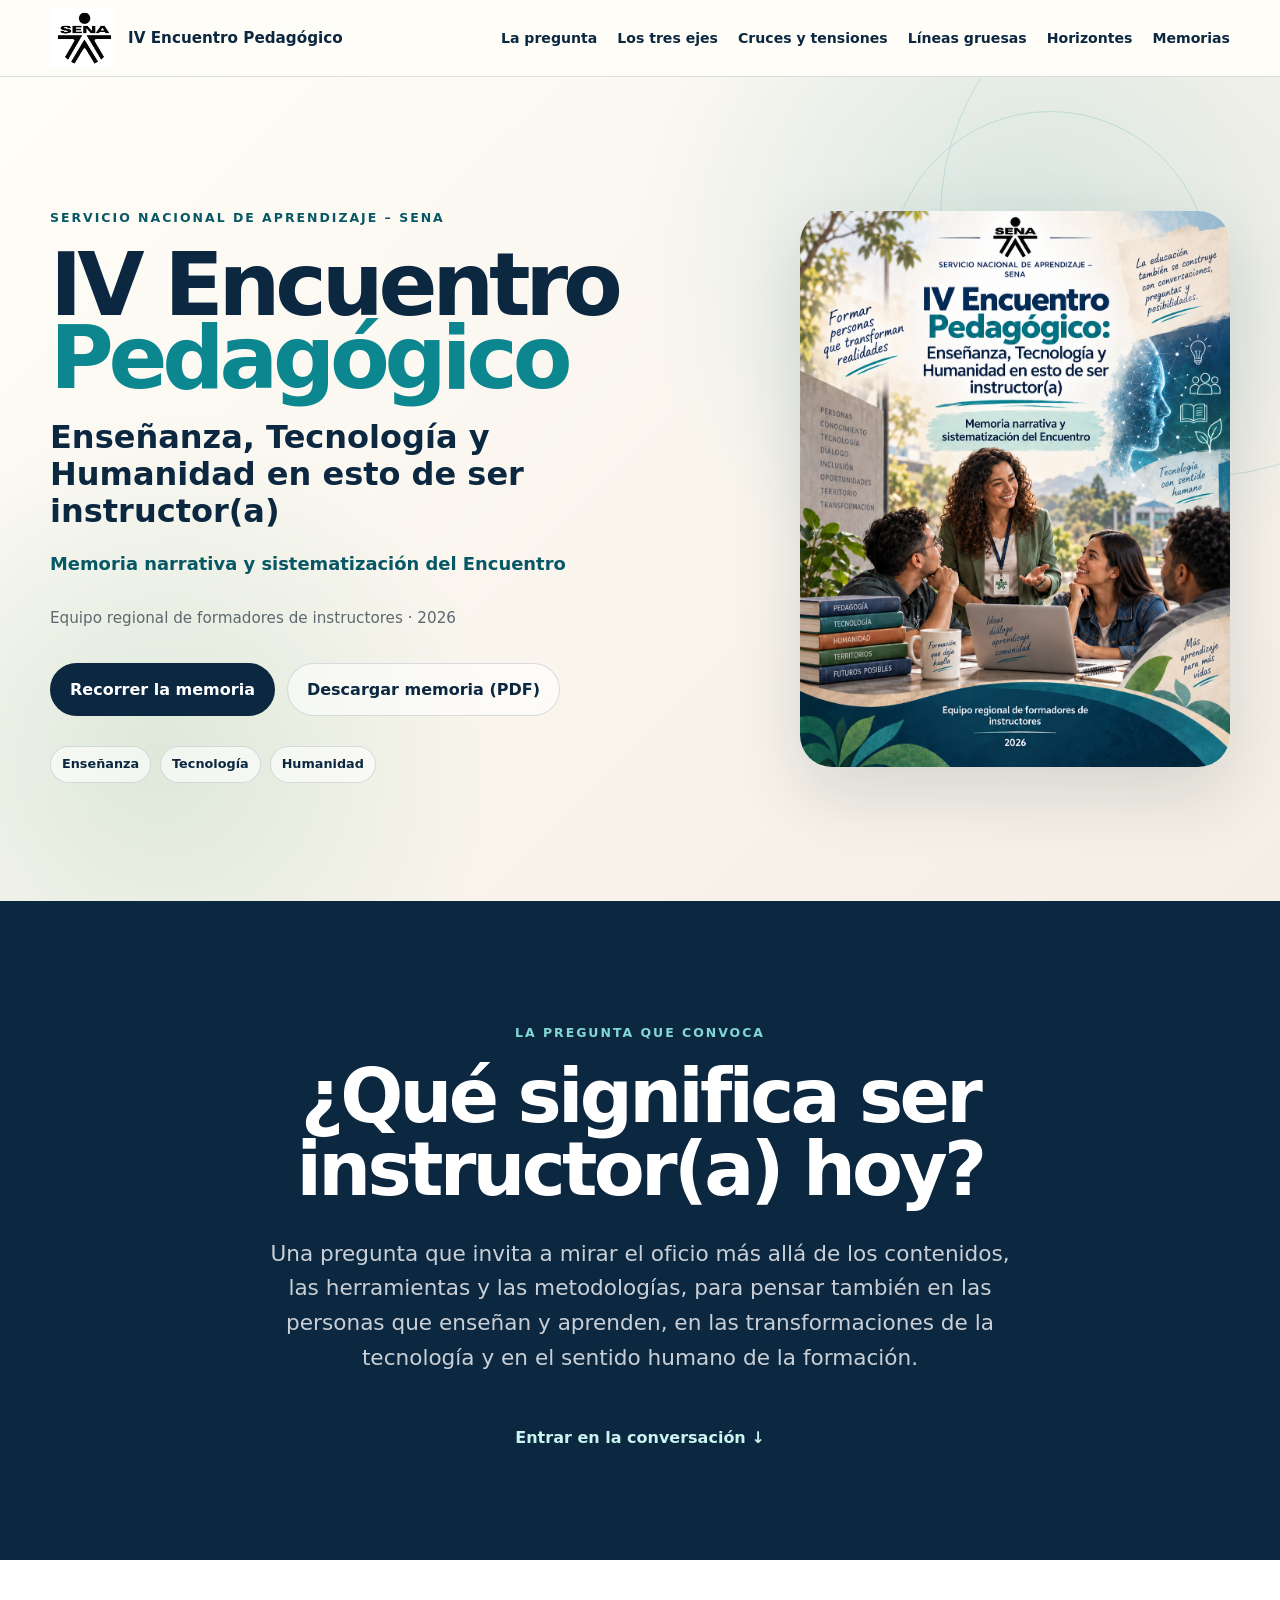
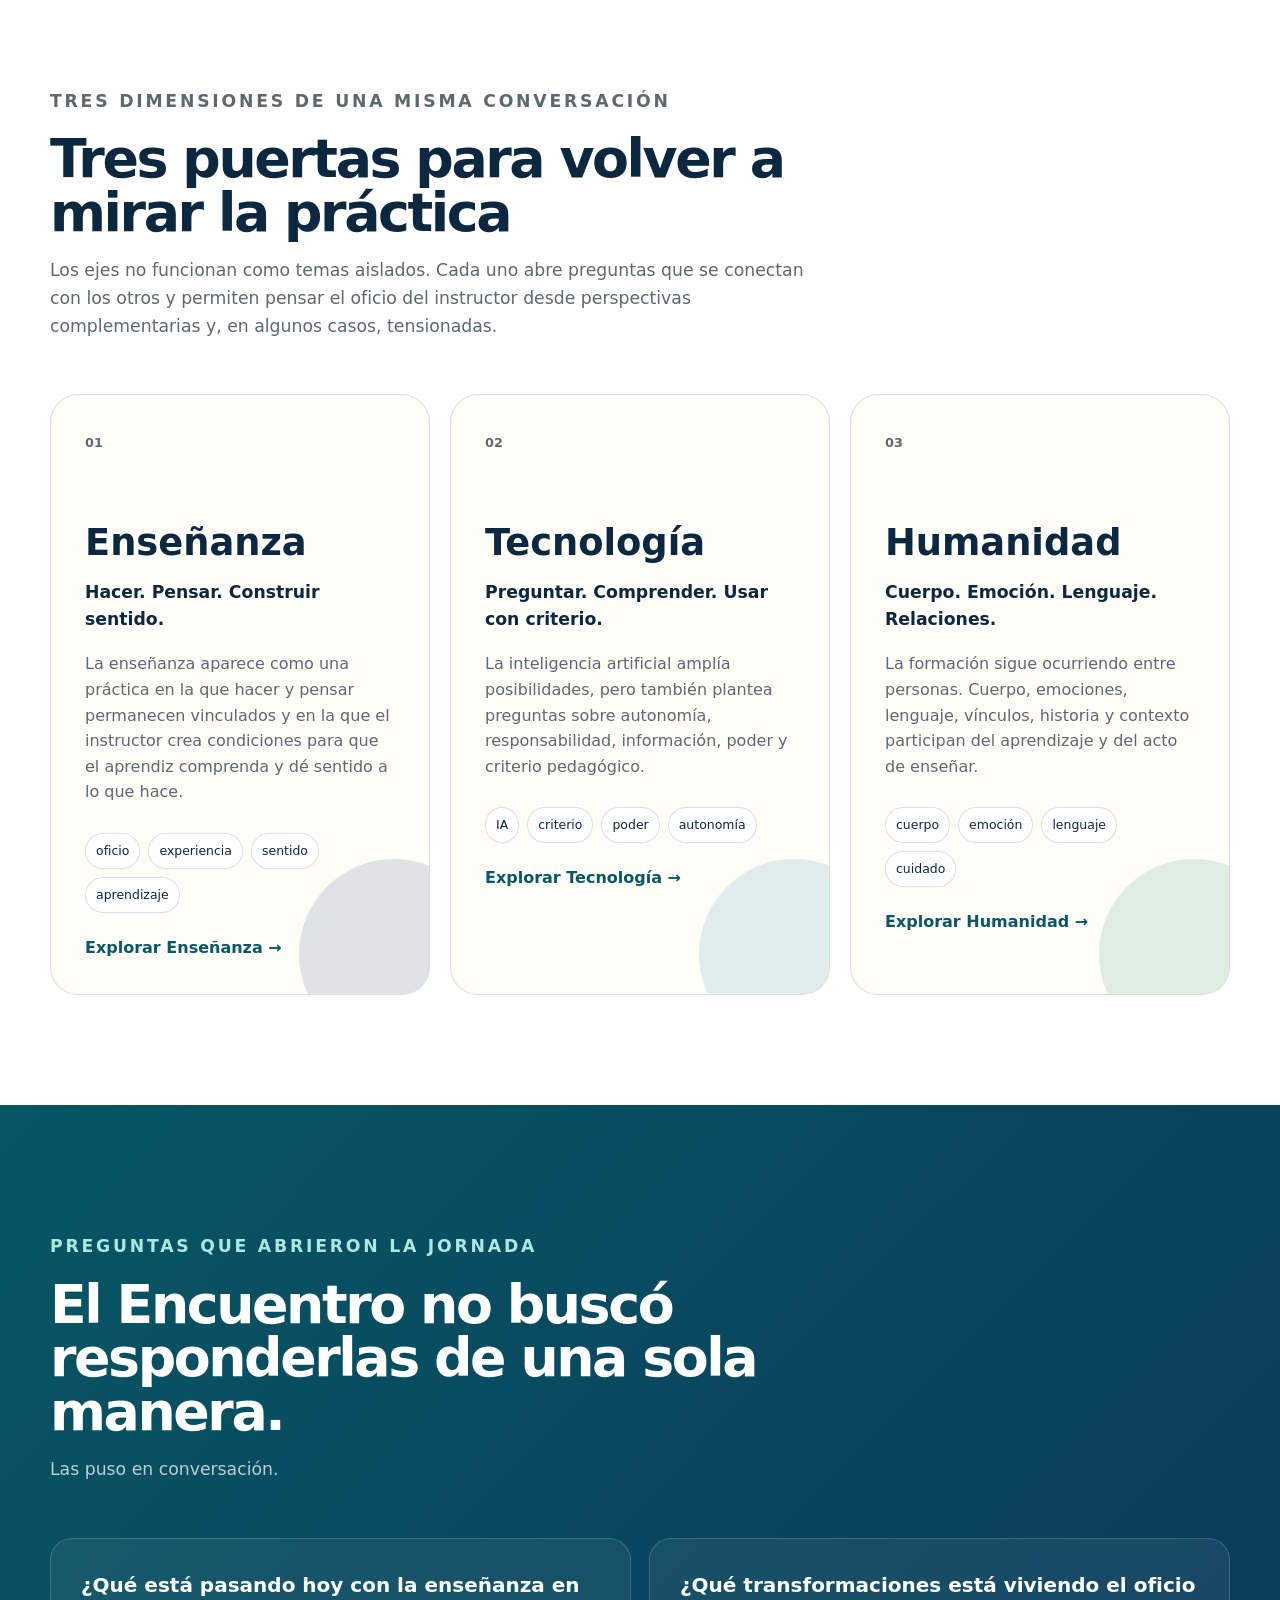
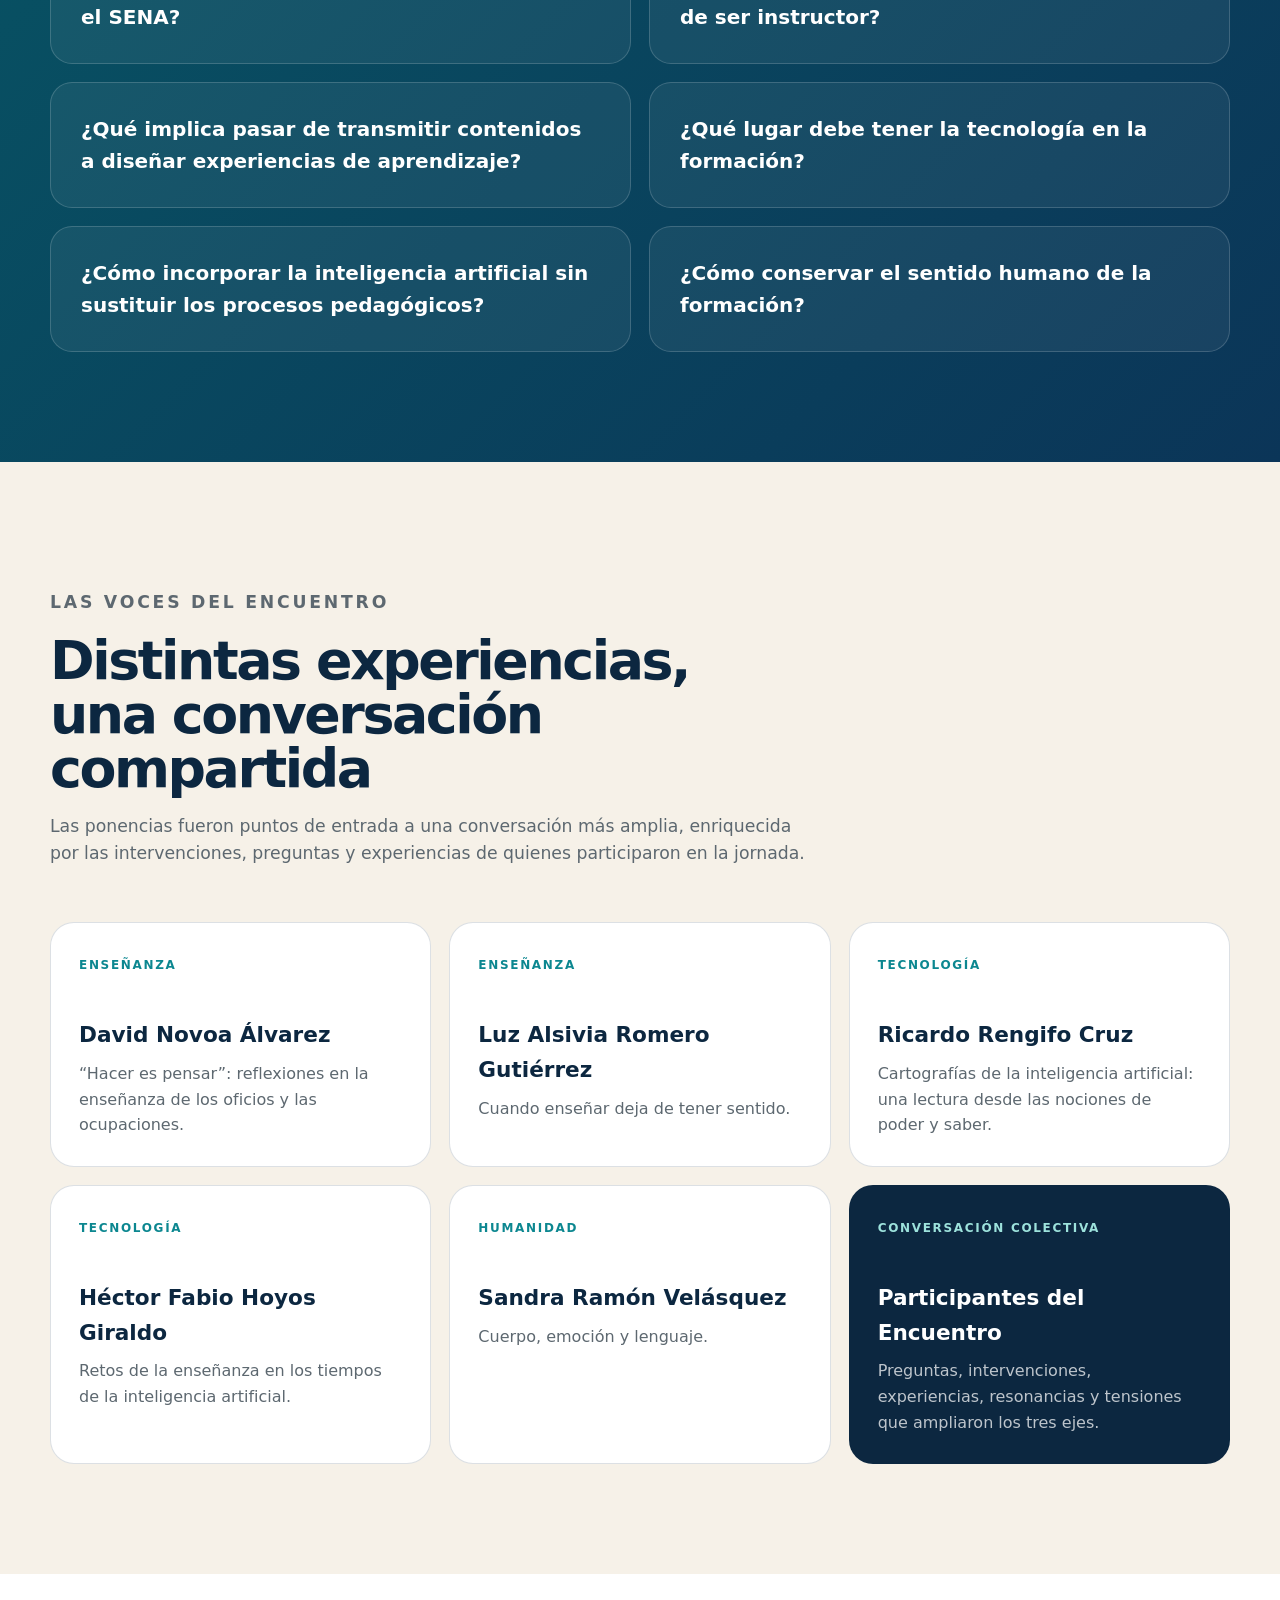
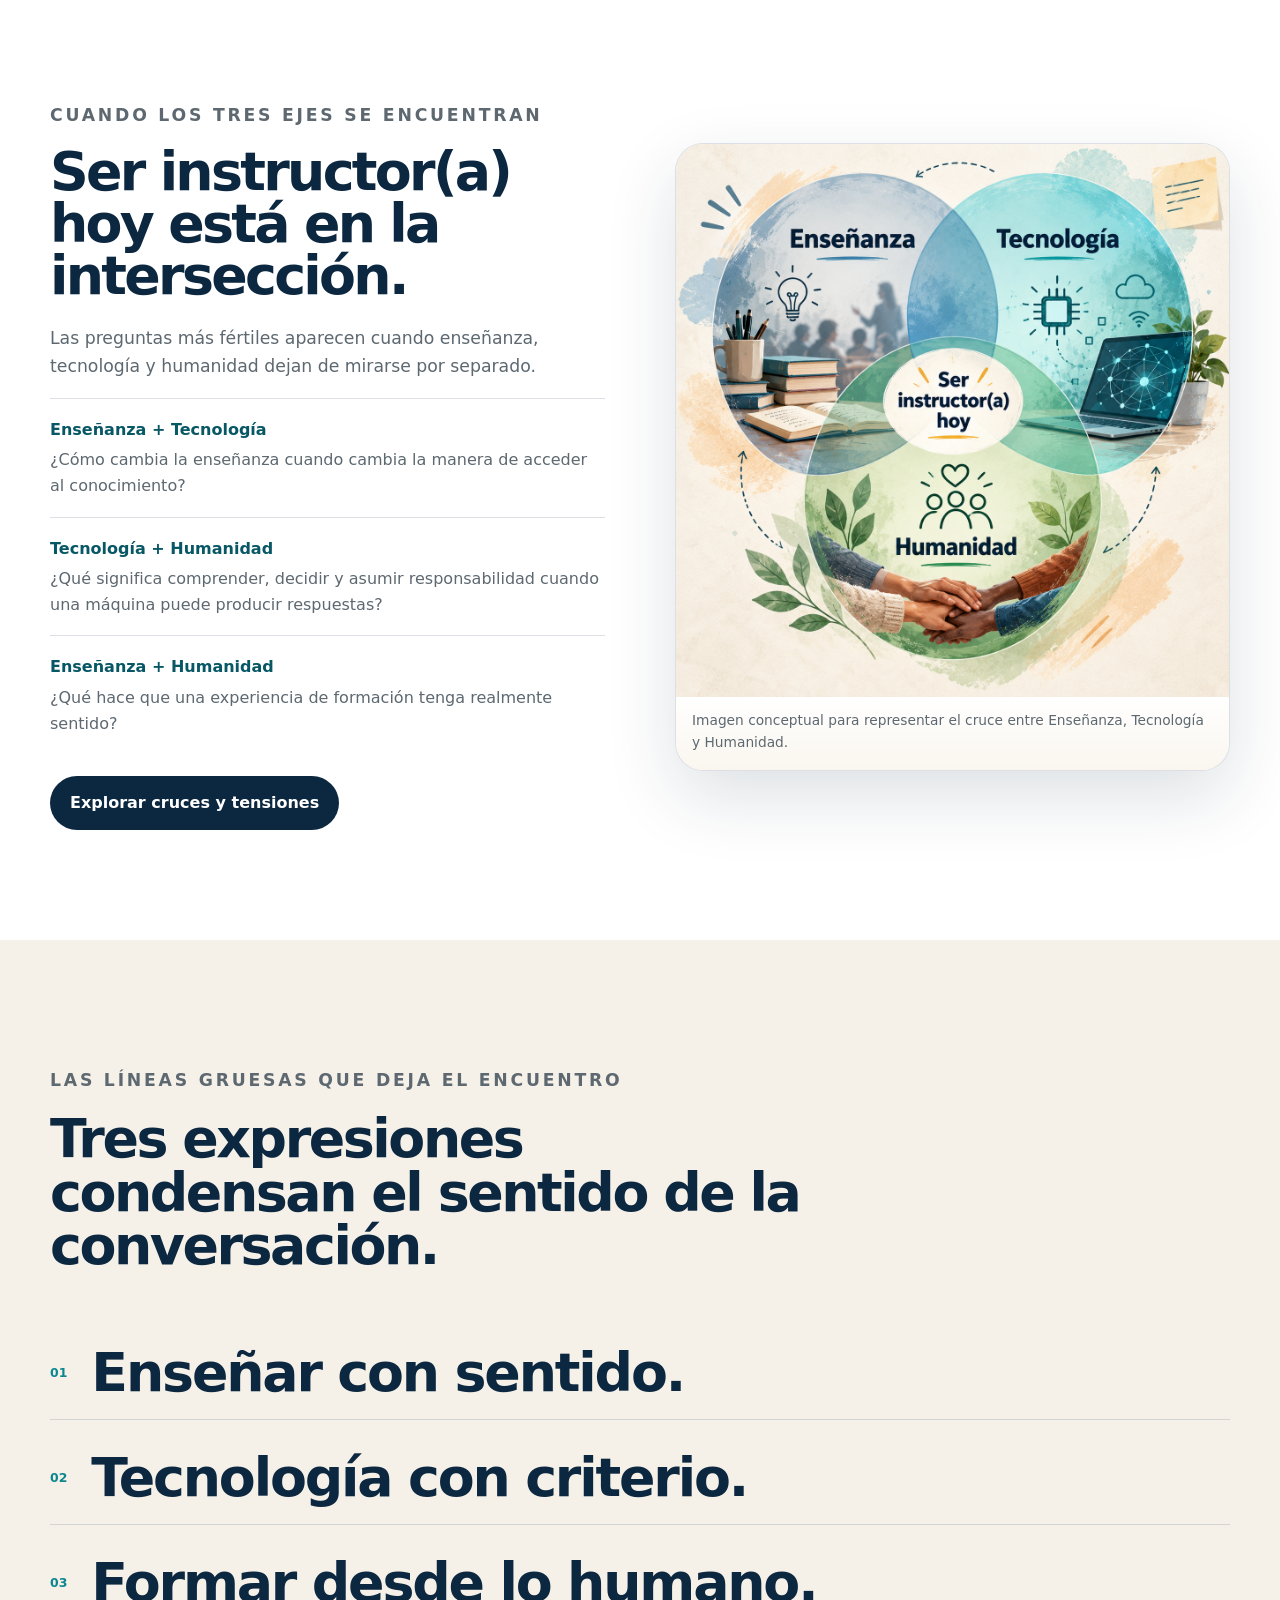
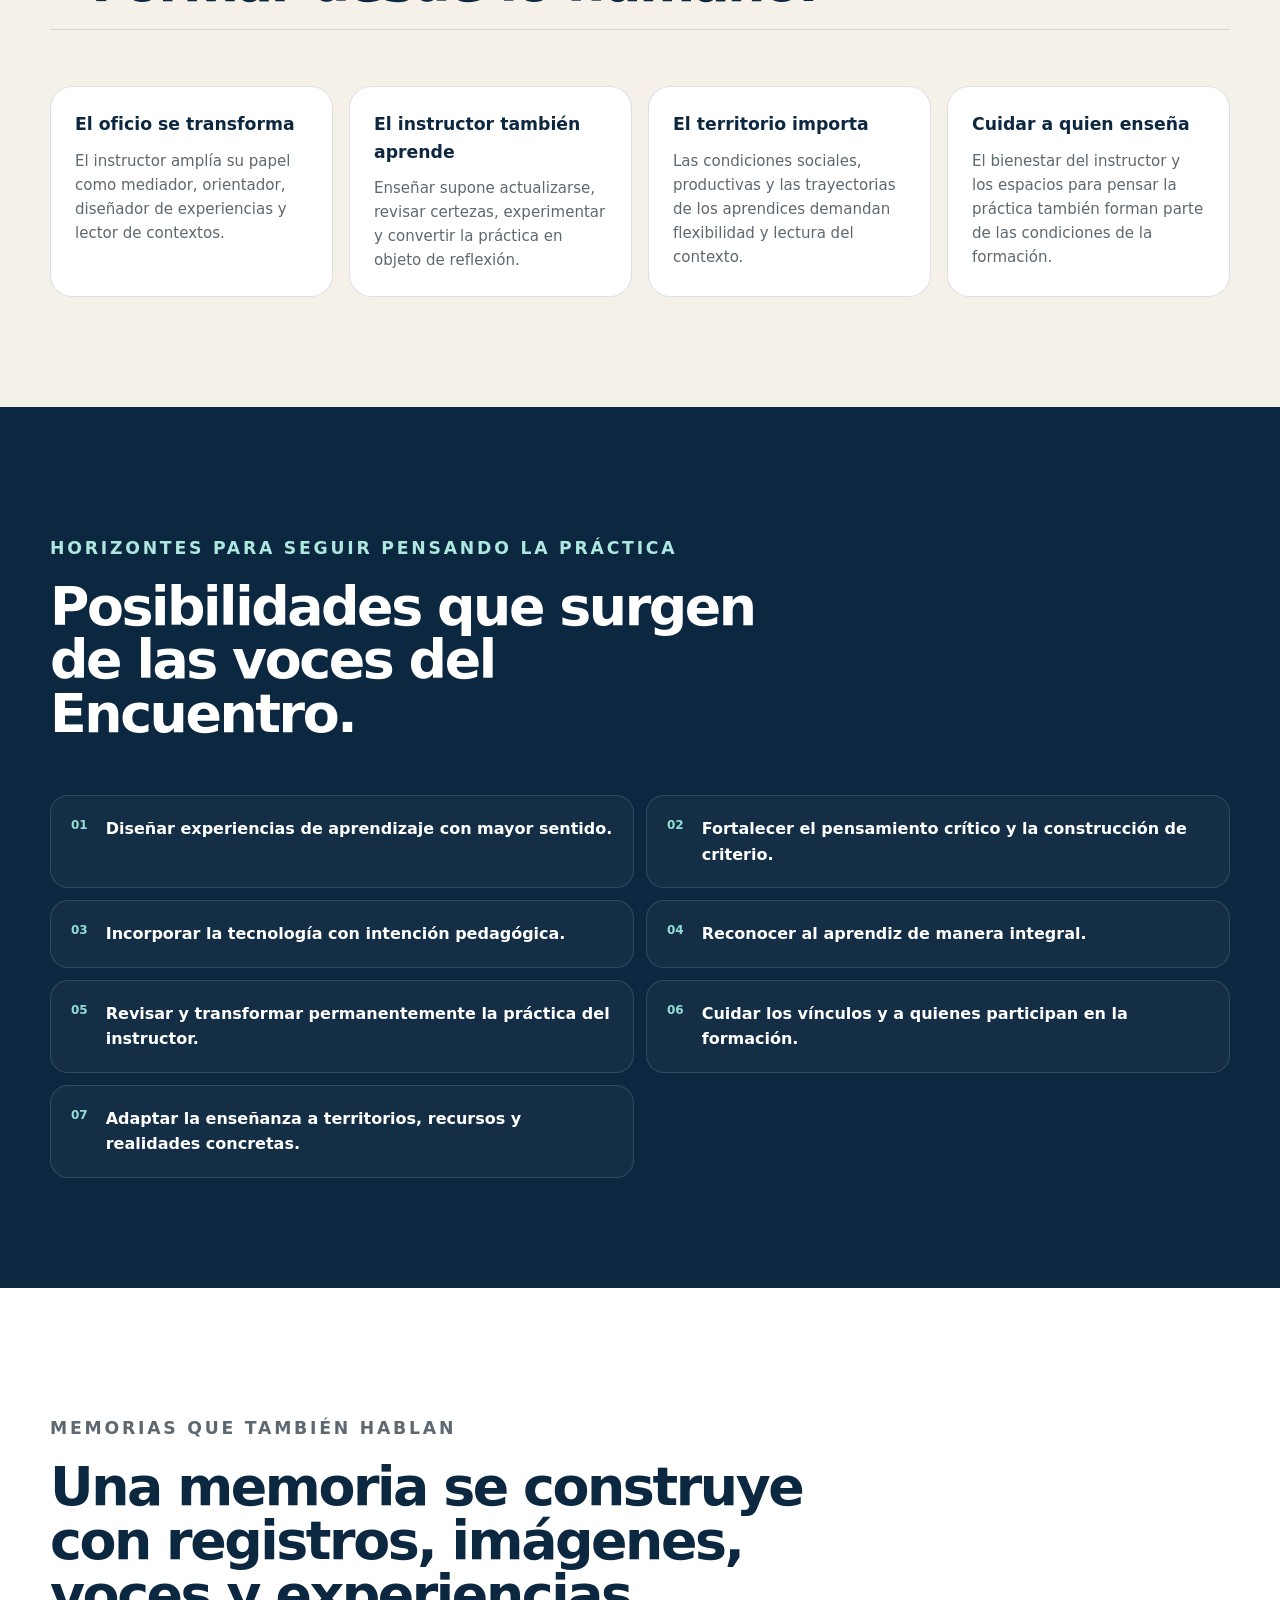
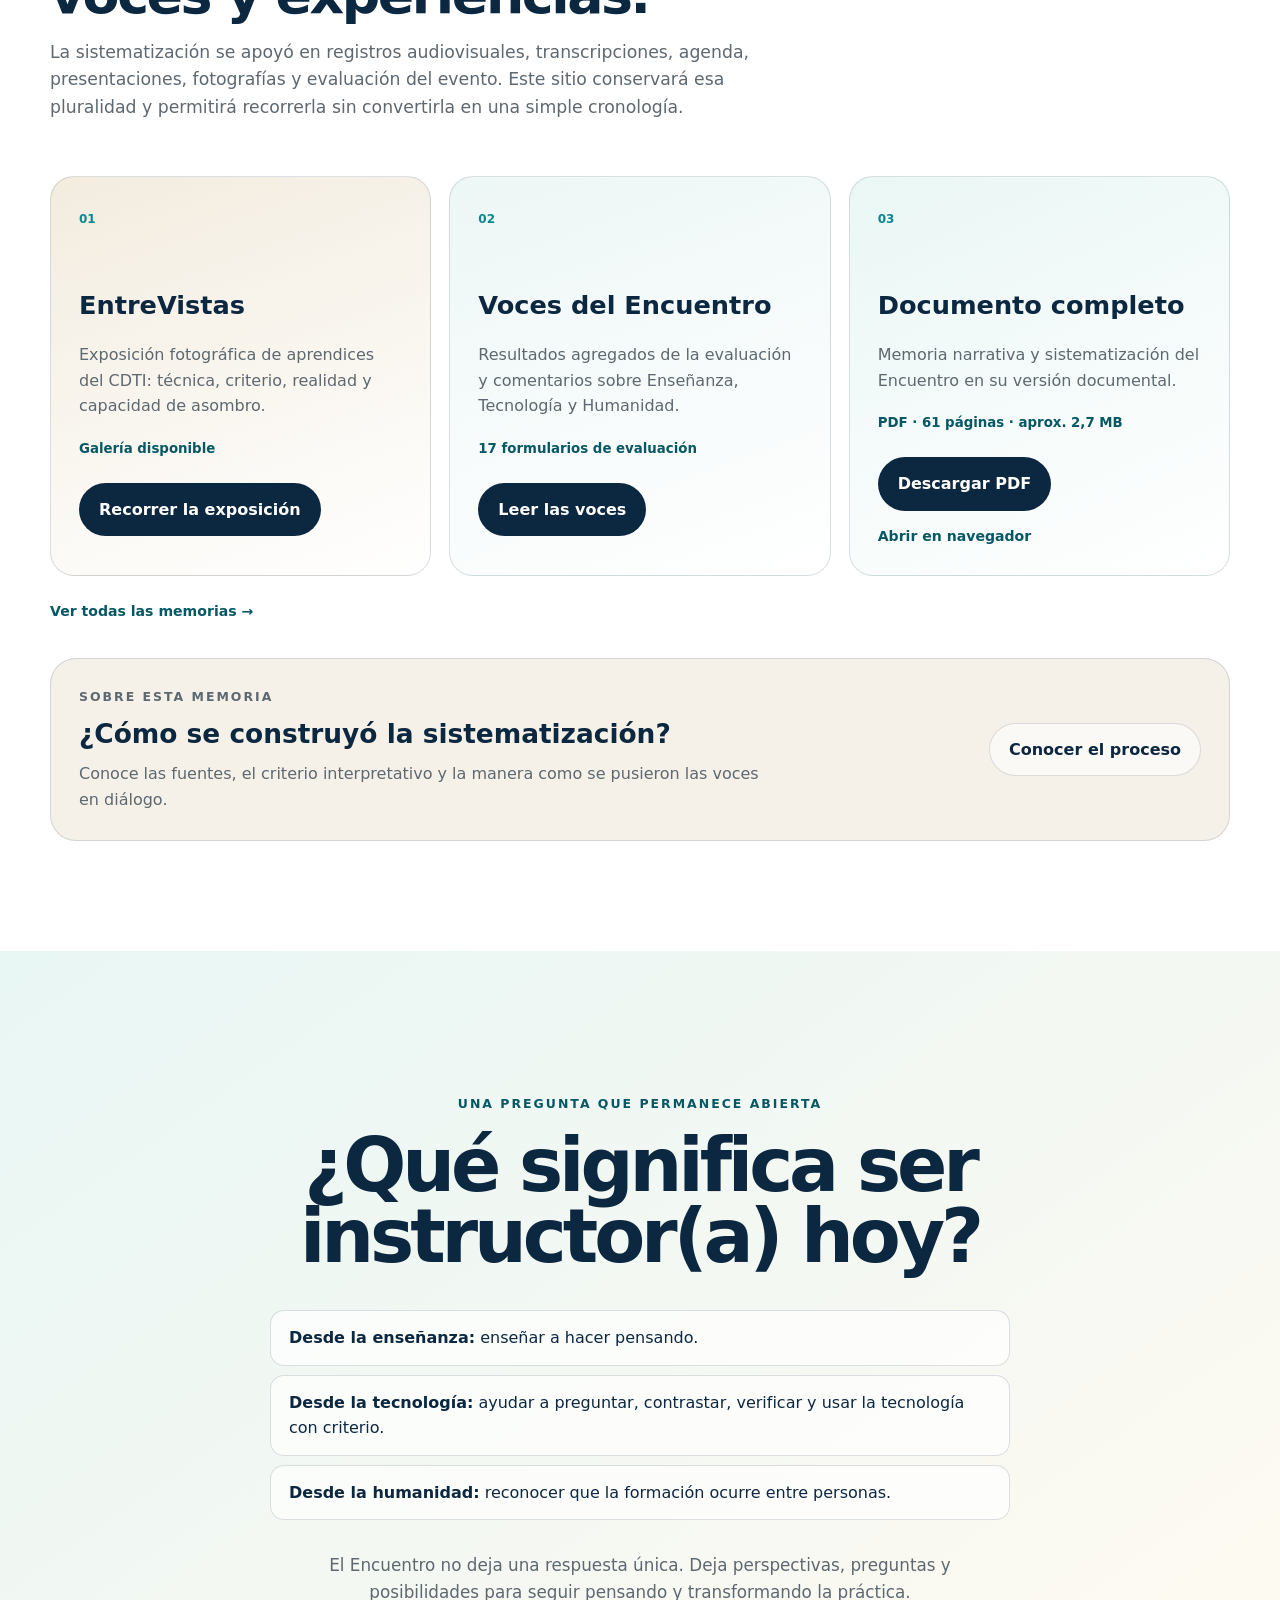
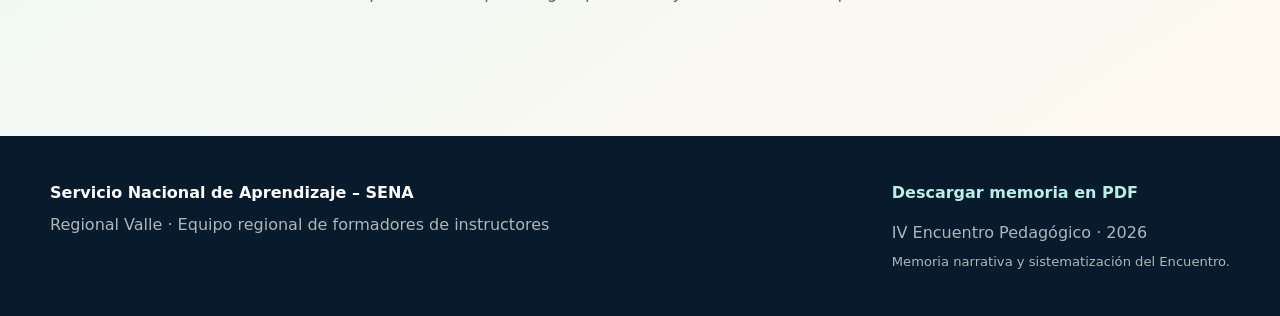
==== index.html @ d71665d6 "Add files via upload" ====
<!doctype html>
<html lang="es">
<head>
  <meta charset="utf-8">
  <meta name="viewport" content="width=device-width, initial-scale=1">
  <meta name="description" content="Memoria narrativa y sistematización del IV Encuentro Pedagógico: Enseñanza, Tecnología y Humanidad en esto de ser instructor(a).">
  <title>IV Encuentro Pedagógico | SENA Regional Valle</title>
  <link rel="stylesheet" href="styles.css">
  <script defer src="script.js"></script>
  <link rel="icon" type="image/png" href="assets/branding/logo-sena-negro.png">
  <meta name="theme-color" content="#0c2740">
</head>
<body>
  <a class="skip-link" href="#contenido">Saltar al contenido</a>

  <header class="site-header">
    <div class="shell nav-wrap">
      <a class="brand" aria-label="Inicio" href="#inicio"><img class="brand-logo" src="assets/branding/logo-sena-negro.png" alt="Logotipo del SENA"><span class="brand-text">IV Encuentro Pedagógico</span></a>

      <button class="menu-toggle" aria-expanded="false" aria-controls="menu-principal">
        <span></span><span></span><span></span>
        <span class="sr-only">Abrir menú</span>
      </button>

      <nav id="menu-principal" class="main-nav" aria-label="Navegación principal">
        <a href="#pregunta">La pregunta</a>
        <a href="#ejes">Los tres ejes</a>
        <a href="#cruces">Cruces y tensiones</a>
        <a href="#lineas">Líneas gruesas</a>
        <a href="#horizontes">Horizontes</a>
        <a href="memorias.html">Memorias</a>
      </nav>
    </div>
  </header>

  <main id="contenido">
    <section id="inicio" class="hero">
      <div class="hero-orbit orbit-one"></div>
      <div class="hero-orbit orbit-two"></div>
      <div class="shell hero-grid">
        <div class="hero-copy reveal">
          <p class="eyebrow">Servicio Nacional de Aprendizaje – SENA</p>
          <h1>IV Encuentro <span>Pedagógico</span></h1>
          <p class="hero-subtitle">Enseñanza, Tecnología y Humanidad en esto de ser instructor(a)</p>
          <p class="hero-kicker">Memoria narrativa y sistematización del Encuentro</p>
          <p class="hero-meta">Equipo regional de formadores de instructores · 2026</p>

          <div class="hero-actions">
            <a class="button button-primary" href="#pregunta">Recorrer la memoria</a>
            <a class="button button-secondary" href="docs/memoria-iv-encuentro-pedagogico.pdf" download>Descargar memoria (PDF)</a>
          </div>

          <nav class="axis-pills" aria-label="Accesos a los ejes del Encuentro">
            <a href="ejes/ensenanza.html">Enseñanza</a>
            <a href="ejes/tecnologia.html">Tecnología</a>
            <a href="ejes/humanidad.html">Humanidad</a>
          </nav>
        </div>

        <figure class="cover-card reveal">
          <img src="assets/portada-iv-encuentro.png" alt="Portada de la memoria narrativa del IV Encuentro Pedagógico">
        </figure>
      </div>
    </section>

    <section id="pregunta" class="question-section section">
      <div class="shell narrow reveal">
        <p class="section-tag">La pregunta que convoca</p>
        <h2>¿Qué significa ser instructor(a) hoy?</h2>
        <p class="lead">
          Una pregunta que invita a mirar el oficio más allá de los contenidos, las herramientas
          y las metodologías, para pensar también en las personas que enseñan y aprenden,
          en las transformaciones de la tecnología y en el sentido humano de la formación.
        </p>
        <a class="text-link" href="#ejes">Entrar en la conversación <span aria-hidden="true">↓</span></a>
      </div>
    </section>

    <section id="ejes" class="section axes-section">
      <div class="shell">
        <div class="section-heading reveal">
          <p class="section-tag">Tres dimensiones de una misma conversación</p>
          <h2>Tres puertas para volver a mirar la práctica</h2>
          <p>
            Los ejes no funcionan como temas aislados. Cada uno abre preguntas que se conectan
            con los otros y permiten pensar el oficio del instructor desde perspectivas complementarias
            y, en algunos casos, tensionadas.
          </p>
        </div>

        <div class="axes-grid">
          <article class="axis-card axis-teaching reveal">
            <span class="axis-number">01</span>
            <h3>Enseñanza</h3>
            <p class="axis-motto">Hacer. Pensar. Construir sentido.</p>
            <p>
              La enseñanza aparece como una práctica en la que hacer y pensar permanecen vinculados
              y en la que el instructor crea condiciones para que el aprendiz comprenda y dé sentido
              a lo que hace.
            </p>
            <ul class="keyword-list" aria-label="Conceptos asociados a Enseñanza">
              <li>oficio</li><li>experiencia</li><li>sentido</li><li>aprendizaje</li>
            </ul>
            <a class="card-link" href="ejes/ensenanza.html">Explorar Enseñanza →</a>
          </article>

          <article class="axis-card axis-tech reveal">
            <span class="axis-number">02</span>
            <h3>Tecnología</h3>
            <p class="axis-motto">Preguntar. Comprender. Usar con criterio.</p>
            <p>
              La inteligencia artificial amplía posibilidades, pero también plantea preguntas
              sobre autonomía, responsabilidad, información, poder y criterio pedagógico.
            </p>
            <ul class="keyword-list" aria-label="Conceptos asociados a Tecnología">
              <li>IA</li><li>criterio</li><li>poder</li><li>autonomía</li>
            </ul>
            <a class="card-link" href="ejes/tecnologia.html">Explorar Tecnología →</a>
          </article>

          <article class="axis-card axis-human reveal">
            <span class="axis-number">03</span>
            <h3>Humanidad</h3>
            <p class="axis-motto">Cuerpo. Emoción. Lenguaje. Relaciones.</p>
            <p>
              La formación sigue ocurriendo entre personas. Cuerpo, emociones, lenguaje,
              vínculos, historia y contexto participan del aprendizaje y del acto de enseñar.
            </p>
            <ul class="keyword-list" aria-label="Conceptos asociados a Humanidad">
              <li>cuerpo</li><li>emoción</li><li>lenguaje</li><li>cuidado</li>
            </ul>
            <a class="card-link" href="ejes/humanidad.html">Explorar Humanidad →</a>
          </article>
        </div>
      </div>
    </section>

    <section class="questions-section section">
      <div class="shell">
        <div class="section-heading light reveal">
          <p class="section-tag">Preguntas que abrieron la jornada</p>
          <h2>El Encuentro no buscó responderlas de una sola manera.</h2>
          <p>Las puso en conversación.</p>
        </div>
        <div class="questions-grid">
          <p class="question-card reveal">¿Qué está pasando hoy con la enseñanza en el SENA?</p>
          <p class="question-card reveal">¿Qué transformaciones está viviendo el oficio de ser instructor?</p>
          <p class="question-card reveal">¿Qué implica pasar de transmitir contenidos a diseñar experiencias de aprendizaje?</p>
          <p class="question-card reveal">¿Qué lugar debe tener la tecnología en la formación?</p>
          <p class="question-card reveal">¿Cómo incorporar la inteligencia artificial sin sustituir los procesos pedagógicos?</p>
          <p class="question-card reveal">¿Cómo conservar el sentido humano de la formación?</p>
        </div>
      </div>
    </section>

    <section id="voces" class="section voices-section">
      <div class="shell">
        <div class="section-heading reveal">
          <p class="section-tag">Las voces del Encuentro</p>
          <h2>Distintas experiencias, una conversación compartida</h2>
          <p>
            Las ponencias fueron puntos de entrada a una conversación más amplia, enriquecida por
            las intervenciones, preguntas y experiencias de quienes participaron en la jornada.
          </p>
        </div>

        <div class="voices-grid">
          <article class="voice-card reveal">
            <span class="voice-axis">Enseñanza</span>
            <h3>David Novoa Álvarez</h3>
            <p>“Hacer es pensar”: reflexiones en la enseñanza de los oficios y las ocupaciones.</p>
          </article>
          <article class="voice-card reveal">
            <span class="voice-axis">Enseñanza</span>
            <h3>Luz Alsivia Romero Gutiérrez</h3>
            <p>Cuando enseñar deja de tener sentido.</p>
          </article>
          <article class="voice-card reveal">
            <span class="voice-axis">Tecnología</span>
            <h3>Ricardo Rengifo Cruz</h3>
            <p>Cartografías de la inteligencia artificial: una lectura desde las nociones de poder y saber.</p>
          </article>
          <article class="voice-card reveal">
            <span class="voice-axis">Tecnología</span>
            <h3>Héctor Fabio Hoyos Giraldo</h3>
            <p>Retos de la enseñanza en los tiempos de la inteligencia artificial.</p>
          </article>
          <article class="voice-card reveal voice-featured">
            <span class="voice-axis">Humanidad</span>
            <h3>Sandra Ramón Velásquez</h3>
            <p>Cuerpo, emoción y lenguaje.</p>
          </article>
          <article class="voice-card reveal voice-community">
            <span class="voice-axis">Conversación colectiva</span>
            <h3>Participantes del Encuentro</h3>
            <p>Preguntas, intervenciones, experiencias, resonancias y tensiones que ampliaron los tres ejes.</p>
          </article>
        </div>
      </div>
    </section>

    <section id="cruces" class="section crossings-section">
      <div class="shell crossings-grid">
        <div class="crossings-copy reveal">
          <p class="section-tag">Cuando los tres ejes se encuentran</p>
          <h2>Ser instructor(a) hoy está en la intersección.</h2>
          <p>
            Las preguntas más fértiles aparecen cuando enseñanza, tecnología y humanidad dejan
            de mirarse por separado.
          </p>

          <div class="cross-question">
            <strong>Enseñanza + Tecnología</strong>
            <span>¿Cómo cambia la enseñanza cuando cambia la manera de acceder al conocimiento?</span>
          </div>
          <div class="cross-question">
            <strong>Tecnología + Humanidad</strong>
            <span>¿Qué significa comprender, decidir y asumir responsabilidad cuando una máquina puede producir respuestas?</span>
          </div>
          <div class="cross-question">
            <strong>Enseñanza + Humanidad</strong>
            <span>¿Qué hace que una experiencia de formación tenga realmente sentido?</span>
          </div>
          <a class="button button-primary cross-cta" href="cruces-y-tensiones.html">Explorar cruces y tensiones</a>
        </div>


        <figure class="cross-illustration reveal">
          <img src="assets/graphics/cruces-ser-instructor-hoy.png"
               alt="Ilustración editorial que muestra la relación entre Enseñanza, Tecnología y Humanidad, con la idea central de ser instructor(a) hoy">
          <figcaption>
            Imagen conceptual para representar el cruce entre Enseñanza, Tecnología y Humanidad.
          </figcaption>
        </figure>

      </div>
    </section>

    <section id="lineas" class="section lines-section">
      <div class="shell">
        <div class="section-heading reveal">
          <p class="section-tag">Las líneas gruesas que deja el Encuentro</p>
          <h2>Tres expresiones condensan el sentido de la conversación.</h2>
        </div>

        <div class="big-lines">
          <article class="big-line reveal"><span>01</span><h3>Enseñar con sentido.</h3></article>
          <article class="big-line reveal"><span>02</span><h3>Tecnología con criterio.</h3></article>
          <article class="big-line reveal"><span>03</span><h3>Formar desde lo humano.</h3></article>
        </div>

        <div class="emergent-grid">
          <article class="mini-card reveal"><h4>El oficio se transforma</h4><p>El instructor amplía su papel como mediador, orientador, diseñador de experiencias y lector de contextos.</p></article>
          <article class="mini-card reveal"><h4>El instructor también aprende</h4><p>Enseñar supone actualizarse, revisar certezas, experimentar y convertir la práctica en objeto de reflexión.</p></article>
          <article class="mini-card reveal"><h4>El territorio importa</h4><p>Las condiciones sociales, productivas y las trayectorias de los aprendices demandan flexibilidad y lectura del contexto.</p></article>
          <article class="mini-card reveal"><h4>Cuidar a quien enseña</h4><p>El bienestar del instructor y los espacios para pensar la práctica también forman parte de las condiciones de la formación.</p></article>
        </div>
      </div>
    </section>

    <section id="horizontes" class="section horizons-section">
      <div class="shell">
        <div class="section-heading light reveal">
          <p class="section-tag">Horizontes para seguir pensando la práctica</p>
          <h2>Posibilidades que surgen de las voces del Encuentro.</h2>
        </div>
        <div class="horizon-list">
          <div class="horizon reveal"><span>01</span><p>Diseñar experiencias de aprendizaje con mayor sentido.</p></div>
          <div class="horizon reveal"><span>02</span><p>Fortalecer el pensamiento crítico y la construcción de criterio.</p></div>
          <div class="horizon reveal"><span>03</span><p>Incorporar la tecnología con intención pedagógica.</p></div>
          <div class="horizon reveal"><span>04</span><p>Reconocer al aprendiz de manera integral.</p></div>
          <div class="horizon reveal"><span>05</span><p>Revisar y transformar permanentemente la práctica del instructor.</p></div>
          <div class="horizon reveal"><span>06</span><p>Cuidar los vínculos y a quienes participan en la formación.</p></div>
          <div class="horizon reveal"><span>07</span><p>Adaptar la enseñanza a territorios, recursos y realidades concretas.</p></div>
        </div>
      </div>
    </section>

    <section id="memorias" class="section memories-section">
      <div class="shell">
        <div class="section-heading reveal">
          <p class="section-tag">Memorias que también hablan</p>
          <h2>Una memoria se construye con registros, imágenes, voces y experiencias.</h2>
          <p>
            La sistematización se apoyó en registros audiovisuales, transcripciones, agenda,
            presentaciones, fotografías y evaluación del evento. Este sitio conservará esa pluralidad
            y permitirá recorrerla sin convertirla en una simple cronología.
          </p>
        </div>

        <div class="memory-grid">
          <article class="memory-card reveal memory-visual">
            <span>01</span><h3>EntreVistas</h3>
            <p>Exposición fotográfica de aprendices del CDTI: técnica, criterio, realidad y capacidad de asombro.</p>
            <small>Galería disponible</small>
            <div class="memory-actions">
              <a class="button button-primary" href="entrevistas.html">Recorrer la exposición</a>
            </div>
          </article>
          <article class="memory-card reveal memory-voices">
            <span>02</span><h3>Voces del Encuentro</h3>
            <p>Resultados agregados de la evaluación y comentarios sobre Enseñanza, Tecnología y Humanidad.</p>
            <small>17 formularios de evaluación</small>
            <div class="memory-actions">
              <a class="button button-primary" href="evaluacion.html">Leer las voces</a>
            </div>
          </article>
          <article class="memory-card reveal memory-download">
            <span>03</span><h3>Documento completo</h3>
            <p>Memoria narrativa y sistematización del Encuentro en su versión documental.</p>
            <small>PDF · 61 páginas · aprox. 2,7 MB</small>
            <div class="memory-actions">
              <a class="button button-primary" href="docs/memoria-iv-encuentro-pedagogico.pdf" download>Descargar PDF</a>
              <a class="text-link compact" href="docs/memoria-iv-encuentro-pedagogico.pdf" target="_blank" rel="noopener">Abrir en navegador</a>
            </div>
          </article>
        </div>
        <div class="memories-hub-link reveal">
          <a class="text-link compact" href="memorias.html">Ver todas las memorias →</a>
        </div>
        <div class="method-cta reveal">
          <div>
            <p class="section-tag">Sobre esta memoria</p>
            <h3>¿Cómo se construyó la sistematización?</h3>
            <p>Conoce las fuentes, el criterio interpretativo y la manera como se pusieron las voces en diálogo.</p>
          </div>
          <a class="button button-secondary" href="como-se-construyo.html">Conocer el proceso</a>
        </div>
      </div>
    </section>

    <section class="closing-section">
      <div class="shell narrow reveal">
        <p class="section-tag">Una pregunta que permanece abierta</p>
        <h2>¿Qué significa ser instructor(a) hoy?</h2>
        <div class="closing-answers">
          <p><strong>Desde la enseñanza:</strong> enseñar a hacer pensando.</p>
          <p><strong>Desde la tecnología:</strong> ayudar a preguntar, contrastar, verificar y usar la tecnología con criterio.</p>
          <p><strong>Desde la humanidad:</strong> reconocer que la formación ocurre entre personas.</p>
        </div>
        <p class="closing-note">
          El Encuentro no deja una respuesta única. Deja perspectivas, preguntas y posibilidades
          para seguir pensando y transformando la práctica.
        </p>
      </div>
  </main>

  <footer class="site-footer">
    <div class="shell footer-grid">
      <div>
        <strong>Servicio Nacional de Aprendizaje – SENA</strong>
        <p>Regional Valle · Equipo regional de formadores de instructores</p>
      </div>
      <div>
        <a class="footer-download" href="docs/memoria-iv-encuentro-pedagogico.pdf" download>Descargar memoria en PDF</a>
        <p>IV Encuentro Pedagógico · 2026</p>
        <p class="footer-note">Memoria narrativa y sistematización del Encuentro.</p>
      </div>
    </div>
  </footer>
</body>
</html>
---- styles.css ----
:root{
  --paper:#f6f1e8;
  --paper-2:#fffdf8;
  --ink:#0c2740;
  --muted:#5d6870;
  --teal:#0c8790;
  --teal-dark:#075765;
  --blue:#0b3558;
  --green:#0b7b3f;
  --sand:#e8d7bf;
  --line:rgba(12,39,64,.14);
  --shadow:0 26px 70px rgba(12,39,64,.14);
  --radius:28px;
}
*{box-sizing:border-box}
html{scroll-behavior:smooth}
body{
  margin:0;
  font-family:Inter, ui-sans-serif, system-ui, -apple-system, BlinkMacSystemFont, "Segoe UI", sans-serif;
  color:var(--ink);
  background:var(--paper-2);
  line-height:1.6;
}
img{display:block;max-width:100%}
a{color:inherit}
.shell{width:min(1180px,calc(100% - 40px));margin-inline:auto}
.narrow{width:min(850px,100%);margin-inline:auto}
.sr-only{position:absolute;width:1px;height:1px;padding:0;margin:-1px;overflow:hidden;clip:rect(0,0,0,0);white-space:nowrap;border:0}
.skip-link{position:absolute;left:-999px;top:8px;background:#fff;padding:10px 14px;z-index:999}
.skip-link:focus{left:8px}
.site-header{
  position:sticky;top:0;z-index:50;
  backdrop-filter:blur(14px);
  background:rgba(255,253,248,.88);
  border-bottom:1px solid var(--line);
}
.nav-wrap{min-height:76px;display:flex;align-items:center;justify-content:space-between;gap:24px}
.brand{display:flex;align-items:center;gap:12px;text-decoration:none;font-weight:750}
.brand-mark{
  display:grid;place-items:center;
  width:54px;height:42px;border-radius:14px;
  color:#fff;background:#111;font-size:.78rem;letter-spacing:.06em;font-weight:900;
}
.brand-text{font-size:.95rem}
.main-nav{display:flex;align-items:center;gap:20px}
.main-nav a{text-decoration:none;font-size:.88rem;font-weight:650;color:var(--ink)}
.main-nav a:hover,.main-nav a:focus{color:var(--teal)}
.menu-toggle{display:none;border:0;background:transparent;padding:10px}
.menu-toggle span:not(.sr-only){display:block;width:24px;height:2px;background:var(--ink);margin:5px 0}

.hero{
  position:relative;overflow:hidden;
  min-height:calc(100vh - 76px);
  background:
    radial-gradient(circle at 80% 20%,rgba(12,135,144,.14),transparent 32%),
    radial-gradient(circle at 12% 82%,rgba(11,123,63,.12),transparent 26%),
    linear-gradient(135deg,#fffdf8 0%,#f4eee4 100%);
  display:grid;align-items:center;
  padding:70px 0;
}
.hero-orbit{position:absolute;border:1px solid rgba(12,135,144,.17);border-radius:50%}
.orbit-one{width:520px;height:520px;right:-180px;top:-120px}
.orbit-two{width:320px;height:320px;right:70px;top:34px}
.hero-grid{display:grid;grid-template-columns:1.15fr .85fr;align-items:center;gap:70px;position:relative;z-index:1}
.eyebrow,.section-tag{text-transform:uppercase;letter-spacing:.16em;font-size:.78rem;font-weight:800;color:var(--teal-dark)}
.hero h1{font-size:clamp(3.2rem,6.8vw,6rem);line-height:.84;letter-spacing:-.06em;margin:.24em 0 .28em}
.hero h1 span{display:block;color:var(--teal)}
.hero-subtitle{font-size:clamp(1.35rem,2.5vw,2.1rem);max-width:780px;font-weight:720;line-height:1.15;margin:0 0 20px}
.hero-kicker{font-size:1.12rem;max-width:640px;color:var(--teal-dark);font-weight:700}
.hero-meta{margin-top:28px;color:var(--muted);font-size:.95rem}
.hero-actions{display:flex;flex-wrap:wrap;gap:12px;margin-top:32px}
.button{display:inline-flex;align-items:center;justify-content:center;text-decoration:none;padding:13px 19px;border-radius:999px;font-weight:750;border:1px solid transparent}
.button-primary{background:var(--ink);color:#fff}
.button-secondary{border-color:var(--line);background:rgba(255,255,255,.56)}
.axis-pills{display:flex;gap:9px;flex-wrap:wrap;margin-top:30px}
.axis-pills a{
  font-size:.8rem;
  border:1px solid var(--line);
  padding:7px 11px;
  border-radius:999px;
  background:rgba(255,255,255,.6);
  text-decoration:none;
  color:var(--ink);
  font-weight:700;
  transition:background .2s ease,border-color .2s ease,transform .2s ease;
}
.axis-pills a:hover,
.axis-pills a:focus-visible{
  background:#fff;
  border-color:rgba(12,135,144,.45);
  color:var(--teal-dark);
  transform:translateY(-1px);
}
.cover-card{margin:0;border-radius:32px;overflow:hidden;box-shadow:var(--shadow);transform:rotate(1.3deg);max-width:430px;justify-self:end;background:#fff}
.cover-card img{width:100%;height:auto}
.section{padding:110px 0}
.question-section{background:var(--ink);color:#fff;text-align:center;min-height:70vh;display:grid;align-items:center}
.question-section .section-tag{color:#82d8d5}
.question-section h2{font-size:clamp(2.6rem,5.8vw,5rem);line-height:.98;letter-spacing:-.05em;margin:18px 0 30px}
.lead{font-size:clamp(1.1rem,2vw,1.35rem);color:rgba(255,255,255,.78);max-width:760px;margin-inline:auto}
.text-link{display:inline-block;margin-top:28px;text-decoration:none;font-weight:800;color:#c9f4ef}
.section-heading{max-width:760px;margin-bottom:54px}
.section-heading h2{font-size:clamp(2.2rem,4.2vw,3.8rem);line-height:1;letter-spacing:-.045em;margin:.22em 0}
.section-heading p{font-size:1.08rem;color:var(--muted)}
.axes-section{background:#fff}
.axes-grid{display:grid;grid-template-columns:repeat(3,1fr);gap:20px}
.axis-card{min-height:430px;border-radius:var(--radius);padding:34px;border:1px solid var(--line);position:relative;overflow:hidden;background:var(--paper-2)}
.axis-card::after{content:"";position:absolute;width:190px;height:190px;border-radius:50%;right:-60px;bottom:-55px;opacity:.13}
.axis-teaching::after{background:var(--blue)}
.axis-tech::after{background:var(--teal)}
.axis-human::after{background:var(--green)}
.axis-number{font-weight:900;color:var(--muted);font-size:.8rem}
.axis-card h3{font-size:2.3rem;line-height:1;margin:70px 0 14px}
.axis-motto{font-weight:850;font-size:1.08rem}
.axis-card p:not(.axis-motto){color:var(--muted)}
.keyword-list{list-style:none;padding:0;display:flex;flex-wrap:wrap;gap:8px;margin:28px 0 0}
.keyword-list li{padding:7px 10px;border-radius:999px;background:#fff;border:1px solid var(--line);font-size:.78rem}

.questions-section{background:linear-gradient(135deg,var(--teal-dark),var(--blue));color:#fff}
.section-heading.light p{color:rgba(255,255,255,.72)}
.section-heading.light .section-tag{color:#aee7df}
.questions-grid{display:grid;grid-template-columns:repeat(2,1fr);gap:18px}
.question-card{margin:0;padding:30px;border:1px solid rgba(255,255,255,.17);border-radius:22px;background:rgba(255,255,255,.06);font-size:1.25rem;font-weight:750}
.voices-section{background:var(--paper)}
.voices-grid{display:grid;grid-template-columns:repeat(3,1fr);gap:18px}
.voice-card{background:#fff;border:1px solid var(--line);border-radius:24px;padding:28px;min-height:220px}
.voice-axis{font-size:.75rem;text-transform:uppercase;letter-spacing:.14em;font-weight:850;color:var(--teal)}
.voice-card h3{margin:42px 0 8px;font-size:1.35rem}
.voice-card p{margin:0;color:var(--muted)}
.voice-community{background:var(--ink);color:#fff}
.voice-community p{color:rgba(255,255,255,.73)}
.voice-community .voice-axis{color:#9de2dc}
.crossings-section{background:#fff}
.crossings-grid{display:grid;grid-template-columns:1fr 1fr;gap:70px;align-items:center}
.crossings-copy h2{font-size:clamp(2.4rem,4.2vw,4rem);line-height:.96;letter-spacing:-.05em;margin:16px 0 24px}
.crossings-copy>p{color:var(--muted);font-size:1.08rem}
.cross-question{border-top:1px solid var(--line);padding:18px 0;display:grid;gap:5px}
.cross-question strong{color:var(--teal-dark)}
.cross-question span{color:var(--muted)}
.venn{height:520px;position:relative}
.venn-circle{position:absolute;width:310px;height:310px;border-radius:50%;display:flex;align-items:flex-start;justify-content:center;padding-top:42px;font-weight:900;letter-spacing:.04em}
.venn-a{left:20px;top:15px;background:rgba(11,53,88,.17);border:2px solid rgba(11,53,88,.35)}
.venn-b{right:20px;top:15px;background:rgba(12,135,144,.18);border:2px solid rgba(12,135,144,.4)}
.venn-c{left:50%;bottom:0;transform:translateX(-50%);background:rgba(11,123,63,.16);border:2px solid rgba(11,123,63,.34)}
.venn-center{position:absolute;left:50%;top:52%;transform:translate(-50%,-50%);z-index:4;text-align:center;font-weight:950;font-size:1.15rem;line-height:1.15;background:rgba(255,255,255,.86);padding:16px 18px;border-radius:50%;box-shadow:0 8px 30px rgba(0,0,0,.08)}
.lines-section{background:var(--paper)}
.big-lines{display:grid;gap:12px;margin:40px 0 56px}
.big-line{display:flex;align-items:center;gap:24px;padding:18px 0;border-bottom:1px solid var(--line)}
.big-line span{font-size:.78rem;font-weight:900;color:var(--teal)}
.big-line h3{font-size:clamp(2rem,4.2vw,3.6rem);letter-spacing:-.04em;line-height:1.04;margin:0}
.emergent-grid{display:grid;grid-template-columns:repeat(4,1fr);gap:16px}
.mini-card{background:#fff;border-radius:22px;padding:24px;border:1px solid var(--line)}
.mini-card h4{margin:0 0 10px;font-size:1.08rem}
.mini-card p{margin:0;color:var(--muted);font-size:.94rem}
.horizons-section{background:var(--ink);color:#fff}
.horizon-list{display:grid;grid-template-columns:repeat(2,1fr);gap:12px}
.horizon{display:flex;gap:18px;align-items:flex-start;padding:20px;border:1px solid rgba(255,255,255,.13);border-radius:18px;background:rgba(255,255,255,.035)}
.horizon span{font-size:.75rem;font-weight:900;color:#92ddd5}
.horizon p{margin:0;font-weight:680}
.memories-section{background:#fff}
.memory-grid{display:grid;grid-template-columns:repeat(3,1fr);gap:18px}
.memory-card{border-radius:24px;border:1px solid var(--line);padding:28px;background:linear-gradient(180deg,#fff,#faf6ef)}
.memory-card span{font-size:.75rem;font-weight:900;color:var(--teal)}
.memory-card h3{font-size:1.6rem;margin:55px 0 10px}
.memory-card p{color:var(--muted)}
.memory-card small{color:var(--teal-dark);font-weight:700}
.closing-section{padding:130px 0;background:linear-gradient(145deg,#e8f6f4,#fffaf1);text-align:center}
.closing-section h2{font-size:clamp(2.6rem,5.8vw,5rem);line-height:.96;letter-spacing:-.055em;margin:16px 0 38px}
.closing-answers{display:grid;gap:9px;text-align:left;max-width:740px;margin:0 auto}
.closing-answers p{margin:0;padding:14px 18px;background:rgba(255,255,255,.68);border:1px solid var(--line);border-radius:14px}
.closing-note{max-width:720px;margin:32px auto 0;color:var(--muted);font-size:1.05rem}
.site-footer{background:#071b2c;color:#fff;padding:44px 0}
.footer-grid{display:flex;justify-content:space-between;gap:30px;align-items:flex-start}
.site-footer p{margin:6px 0 0;color:rgba(255,255,255,.68)}
.footer-note{font-size:.82rem}
.reveal{opacity:0;transform:translateY(18px);transition:opacity .7s ease,transform .7s ease}
.reveal.is-visible{opacity:1;transform:none}
@media (prefers-reduced-motion:reduce){
  html{scroll-behavior:auto}
  .reveal{opacity:1;transform:none;transition:none}
}
@media (max-width:950px){
  .hero-grid,.crossings-grid{grid-template-columns:1fr}
  .cover-card{justify-self:start;max-width:360px}
  .axes-grid,.voices-grid{grid-template-columns:1fr 1fr}
  .emergent-grid{grid-template-columns:1fr 1fr}
  .venn{max-width:600px;width:100%;margin-inline:auto}
  .main-nav{
    position:absolute;left:20px;right:20px;top:70px;
    display:none;flex-direction:column;align-items:stretch;gap:0;
    padding:12px;background:#fff;border:1px solid var(--line);border-radius:18px;box-shadow:var(--shadow)
  }
  .main-nav.is-open{display:flex}
  .main-nav a{padding:12px 10px}
  .menu-toggle{display:block}
  .brand-text{display:none}
}
@media (max-width:680px){
  .shell{width:min(100% - 28px,1180px)}
  .section{padding:78px 0}
  .hero{padding:52px 0}
  .hero h1{font-size:clamp(3rem,15vw,4.7rem)}
  .hero-subtitle{font-size:1.28rem}
  .axes-grid,.voices-grid,.questions-grid,.horizon-list,.memory-grid,.emergent-grid{grid-template-columns:1fr}
  .axis-card{min-height:auto}
  .axis-card h3{margin-top:38px}
  .venn{height:390px}
  .venn-circle{width:225px;height:225px;padding-top:28px;font-size:.85rem}
  .venn-a{left:0}
  .venn-b{right:0}
  .big-line{gap:14px}
  .footer-grid{flex-direction:column}
}


/* ---- v0.2: páginas narrativas y documento descargable ---- */
.card-link{
  display:inline-block;margin-top:22px;text-decoration:none;font-weight:850;
  color:var(--teal-dark);position:relative;z-index:2;
}
.cross-cta{margin-top:22px}
.memory-actions{display:flex;flex-wrap:wrap;align-items:center;gap:14px;margin-top:22px}
.text-link.compact{margin-top:0;font-size:.88rem;color:var(--teal-dark)}
.memory-download{background:linear-gradient(155deg,#eaf7f5,#fff)}
.method-cta{
  margin-top:34px;border:1px solid var(--line);border-radius:26px;padding:28px;
  display:flex;justify-content:space-between;align-items:center;gap:28px;background:var(--paper);
}
.method-cta h3{font-size:1.65rem;margin:6px 0}
.method-cta p{margin:0;color:var(--muted);max-width:680px}
.footer-download{display:inline-block;color:#b8efe8;font-weight:800;text-decoration:none;margin-bottom:8px}

.inner-page{background:var(--paper-2)}
.inner-hero{
  padding:110px 0 90px;min-height:62vh;display:grid;align-items:end;
  background:
    radial-gradient(circle at 88% 18%,rgba(12,135,144,.13),transparent 28%),
    radial-gradient(circle at 12% 85%,rgba(11,123,63,.08),transparent 24%),
    linear-gradient(145deg,#fffdf8,#f0e9dd);
}
.inner-hero h1{
  font-size:clamp(3.4rem,8vw,6.8rem);line-height:.86;letter-spacing:-.065em;
  margin:.18em 0 .25em;max-width:1000px;
}
.inner-lead{font-size:clamp(1.2rem,2.5vw,1.65rem);max-width:820px;color:var(--muted);line-height:1.35}
.page-jump{display:flex;flex-wrap:wrap;gap:12px;margin-top:32px}
.inner-content{background:#fff}
.article-shell{max-width:1000px}
.story-block{padding:36px 0 58px}
.story-kicker,.story-label{
  color:var(--teal-dark);font-size:.78rem;font-weight:850;text-transform:uppercase;letter-spacing:.14em;
}
.story-block h2{
  font-size:clamp(2.1rem,4.5vw,4rem);line-height:.98;letter-spacing:-.05em;
  margin:12px 0 26px;
}
.story-block>p:not(.story-kicker):not(.story-label):not(.story-subtitle){
  font-size:1.15rem;color:var(--muted);max-width:800px;
}
.story-subtitle{font-size:1.1rem;color:var(--muted);font-weight:700}
.story-divider{height:1px;background:var(--line);margin:10px 0 36px}
.split-story{display:grid;grid-template-columns:.8fr 1.2fr;gap:60px;align-items:start}
.split-story h2{font-size:clamp(2.6rem,4.6vw,4.3rem)}
.story-points{display:grid;gap:0;border-top:1px solid var(--line)}
.story-points>div{padding:20px 0;border-bottom:1px solid var(--line)}
.story-points strong{font-size:1.05rem}
.story-points p{margin:7px 0 0;color:var(--muted)}
.prompt-panel{
  margin:0 0 52px;padding:32px;border-radius:24px;
  background:linear-gradient(135deg,var(--ink),var(--teal-dark));color:#fff;
}
.prompt-panel p{margin:0 0 10px;color:#9fe4dd;font-size:.75rem;text-transform:uppercase;letter-spacing:.13em;font-weight:850}
.prompt-panel strong{font-size:clamp(1.35rem,3vw,2.2rem);line-height:1.2}
.idea-grid,.source-grid{display:grid;grid-template-columns:repeat(2,1fr);gap:14px;margin-top:28px}
.idea-grid>div,.source-grid>div{
  padding:22px;border:1px solid var(--line);border-radius:18px;background:var(--paper-2)
}
.idea-grid p,.source-grid p{margin:7px 0 0;color:var(--muted)}
.final-question{
  margin:40px 0 0;padding:54px;border-radius:30px;background:var(--paper);
}
.final-question h2{font-size:clamp(1.8rem,3.4vw,3rem);margin-bottom:0}
.next-path{padding:80px 0;background:var(--paper)}
.next-grid{display:grid;grid-template-columns:repeat(4,1fr);gap:14px;margin-top:26px}
.next-card{
  min-height:190px;text-decoration:none;padding:22px;background:#fff;border:1px solid var(--line);
  border-radius:20px;display:flex;flex-direction:column;gap:5px;
}
.next-card span{font-size:.74rem;font-weight:900;color:var(--teal)}
.next-card strong{font-size:1.2rem;margin-top:auto}
.next-card small{color:var(--muted)}
.next-card.is-current{opacity:.48;pointer-events:none}
.crossings-hero{background:linear-gradient(135deg,#f4efe5,#e9f6f4)}
.cross-cards{display:grid;grid-template-columns:repeat(3,1fr);gap:16px;margin:10px 0 75px}
.cross-card{padding:26px;border:1px solid var(--line);border-radius:22px;background:var(--paper-2)}
.cross-card span{font-size:.75rem;font-weight:850;color:var(--teal-dark);text-transform:uppercase;letter-spacing:.11em}
.cross-card h3{font-size:1.55rem;line-height:1.12;margin:26px 0 12px}
.cross-card p{color:var(--muted);margin:0}
.difference-list{display:grid;gap:0;border-top:1px solid var(--line)}
.difference-list>div{display:grid;grid-template-columns:.42fr 1fr;gap:30px;padding:22px 0;border-bottom:1px solid var(--line)}
.difference-list p{margin:0;color:var(--muted)}
.tension-list{display:grid;gap:9px;margin-top:34px}
.tension-list>div{
  display:grid;grid-template-columns:42px 1fr 40px 1fr;align-items:center;gap:14px;
  padding:18px 20px;border:1px solid var(--line);border-radius:16px;background:var(--paper-2)
}
.tension-list span{color:var(--teal);font-size:.75rem;font-weight:900}
.tension-list em{text-align:center;color:var(--teal);font-style:normal;font-weight:900}
.download-panel{
  display:flex;justify-content:space-between;align-items:center;gap:26px;padding:34px;
  background:linear-gradient(135deg,#e7f5f2,#fff8ec);border:1px solid var(--line);border-radius:26px;margin:30px 0 10px
}
.download-panel span{font-size:.75rem;font-weight:850;text-transform:uppercase;letter-spacing:.13em;color:var(--teal-dark)}
.download-panel h2{font-size:2rem;margin:8px 0 5px}
.download-panel p{margin:0;color:var(--muted)}
.download-actions{display:flex;flex-wrap:wrap;gap:10px;justify-content:flex-end}

@media (max-width:900px){
  .split-story{grid-template-columns:1fr;gap:8px}
  .next-grid{grid-template-columns:1fr 1fr}
  .cross-cards{grid-template-columns:1fr}
  .method-cta,.download-panel{align-items:flex-start;flex-direction:column}
  .download-actions{justify-content:flex-start}
}
@media (max-width:680px){
  .inner-hero{padding:78px 0 58px;min-height:52vh}
  .inner-hero h1{font-size:clamp(3rem,16vw,5rem)}
  .story-block{padding:24px 0 42px}
  .idea-grid,.source-grid,.next-grid{grid-template-columns:1fr}
  .final-question{padding:30px 22px}
  .difference-list>div{grid-template-columns:1fr;gap:5px}
  .tension-list>div{grid-template-columns:32px 1fr}
  .tension-list em{display:none}
}


/* ---- v0.3: Memorias, EntreVistas y evaluación ---- */
.memories-hub-link{margin-top:22px}
.memory-visual{background:linear-gradient(160deg,#f3ecdf,#fff)}
.memory-voices{background:linear-gradient(160deg,#edf7f6,#fff)}

.memories-hero{
  background:
    radial-gradient(circle at 88% 16%,rgba(12,135,144,.16),transparent 27%),
    radial-gradient(circle at 15% 85%,rgba(11,123,63,.10),transparent 25%),
    linear-gradient(145deg,#fffdf8,#eee6da);
}

.memories-hero h1{
  font-size:clamp(2.8rem,6vw,5.2rem);
  line-height:1.02;
  letter-spacing:-.045em;
  max-width:980px;
}

.memory-hub-section{background:#fff}
.memory-hub-grid{display:grid;grid-template-columns:repeat(2,1fr);gap:18px}
.memory-hub-card{
  min-height:360px;border-radius:28px;border:1px solid var(--line);overflow:hidden;
  text-decoration:none;display:flex;flex-direction:column;background:var(--paper-2);
  transition:transform .2s ease,box-shadow .2s ease;
}
.memory-hub-card:hover,.memory-hub-card:focus-visible{transform:translateY(-4px);box-shadow:var(--shadow)}
.memory-hub-card img{width:100%;height:280px;object-fit:cover}
.memory-hub-copy{padding:28px;display:flex;flex-direction:column;flex:1}
.memory-hub-copy span{font-size:.75rem;letter-spacing:.13em;text-transform:uppercase;font-weight:850;color:var(--teal-dark)}
.memory-hub-copy h2{font-size:2rem;line-height:1.05;margin:44px 0 10px}
.visual-card .memory-hub-copy h2{margin-top:18px}
.memory-hub-copy p{color:var(--muted);margin:0 0 24px}
.memory-hub-copy strong{margin-top:auto;color:var(--teal-dark)}
.voices-card{background:linear-gradient(140deg,#eaf7f5,#fff)}
.document-card{background:linear-gradient(140deg,#f3ece1,#fff)}
.method-card{background:linear-gradient(140deg,#eef2f5,#fff)}

.gallery-hero{background:linear-gradient(145deg,#efe4d4,#fffdf8)}
.gallery-hero h1{font-size:clamp(2.8rem,6.5vw,5.8rem);max-width:1100px}
.gallery-context{background:#fff}
.installation-figure{margin:10px 0 42px}
.installation-figure img{width:100%;border-radius:28px;box-shadow:var(--shadow)}
.installation-figure figcaption,.exhibition-item figcaption{
  color:var(--muted);font-size:.84rem;margin-top:10px
}
.gallery-quote{margin-top:54px}
.exhibition-section{background:var(--paper)}
.exhibition-grid{
  display:grid;grid-template-columns:repeat(12,1fr);gap:18px;align-items:start
}
.exhibition-item{margin:0;background:#fff;border-radius:22px;padding:12px;border:1px solid var(--line)}
.exhibition-item img{width:100%;height:auto;border-radius:14px}
.exhibition-item.wide{grid-column:span 7}
.exhibition-item.portrait{grid-column:span 5}
.gallery-closing{
  margin:72px auto 0;max-width:860px;text-align:center;padding:42px;border-radius:26px;
  background:var(--ink);color:#fff
}
.gallery-closing p{color:rgba(255,255,255,.7)}
.gallery-closing strong{font-size:clamp(1.6rem,3.2vw,2.6rem);line-height:1.15}

.evaluation-hero{background:linear-gradient(145deg,#eaf6f4,#fffaf1)}
.evaluation-results{background:#fff}
.ratings-grid{display:grid;grid-template-columns:repeat(3,1fr);gap:16px}
.rating-card{padding:28px;border:1px solid var(--line);border-radius:24px;background:var(--paper-2)}
.rating-card>span{font-size:.76rem;font-weight:850;letter-spacing:.13em;text-transform:uppercase;color:var(--teal-dark)}
.rating-card>strong{display:block;font-size:4.6rem;line-height:1;margin:50px 0 20px;letter-spacing:-.06em}
.rating-card>strong small{font-size:1.2rem;color:var(--muted);letter-spacing:0}
.rating-card p{color:var(--muted);font-size:.9rem}
.rating-track,.role-track{height:9px;border-radius:999px;background:#e4e8e7;overflow:hidden}
.rating-track i,.role-track i{display:block;height:100%;border-radius:999px;background:var(--teal)}
.roles-panel{
  margin-top:34px;padding:34px;border-radius:28px;background:var(--paper);
  display:grid;grid-template-columns:.7fr 1.3fr;gap:50px;align-items:start
}
.roles-panel h3{font-size:2rem;margin:8px 0}
.roles-panel p{color:var(--muted)}
.role-bars{display:grid;gap:22px}
.role-row>div:first-child{display:flex;justify-content:space-between;gap:16px;margin-bottom:8px}
.role-row span{font-size:.84rem;color:var(--muted)}
.participant-voices{background:linear-gradient(145deg,var(--ink),var(--teal-dark));color:#fff}
.axis-voice-group{padding:42px 0;border-top:1px solid rgba(255,255,255,.16)}
.axis-voice-group h3{font-size:clamp(1.8rem,3.4vw,3rem);margin:0 0 24px}
.evaluation-quotes{display:grid;grid-template-columns:repeat(3,1fr);gap:14px}
.evaluation-quotes blockquote{
  margin:0;padding:25px;border:1px solid rgba(255,255,255,.17);border-radius:20px;
  background:rgba(255,255,255,.05)
}
.evaluation-quotes p{font-size:1.08rem;line-height:1.45;margin:0 0 28px}
.evaluation-quotes cite{font-style:normal;font-size:.78rem;color:#aee7df;font-weight:800}
.evaluation-improvements{background:var(--paper)}
.improvement-grid{display:grid;grid-template-columns:repeat(3,1fr);gap:15px}
.improvement-grid article{padding:24px;border:1px solid var(--line);border-radius:20px;background:#fff}
.improvement-grid span{font-size:.73rem;color:var(--teal);font-weight:900}
.improvement-grid h3{margin:35px 0 10px;font-size:1.35rem}
.improvement-grid p{margin:0;color:var(--muted)}
.evaluation-closing{
  margin-top:46px;padding:34px;border-radius:24px;background:#fff;border:1px solid var(--line)
}
.evaluation-closing p{margin:0 0 10px;color:var(--muted)}
.evaluation-closing strong{font-size:clamp(1.5rem,3vw,2.3rem)}
.source-links{display:grid;grid-template-columns:repeat(2,1fr);gap:14px;margin:22px 0 34px}
.source-links a{
  display:flex;flex-direction:column;text-decoration:none;padding:22px;border-radius:18px;
  border:1px solid var(--line);background:var(--paper-2)
}
.source-links span{margin-top:9px;color:var(--teal-dark);font-size:.9rem}

@media (max-width:900px){
  .memory-hub-grid,.ratings-grid,.evaluation-quotes,.improvement-grid{grid-template-columns:1fr 1fr}
  .roles-panel{grid-template-columns:1fr}
}
@media (max-width:680px){
  .memory-hub-grid,.ratings-grid,.evaluation-quotes,.improvement-grid,.source-links{grid-template-columns:1fr}
  .exhibition-item.wide,.exhibition-item.portrait{grid-column:1 / -1}
  .role-row>div:first-child{flex-direction:column;gap:2px}
}


/* ---- v0.4: identidad institucional y prepublicación ---- */
.brand{
  display:flex;
  align-items:center;
  gap:14px;
  text-decoration:none;
  font-weight:750;
}
.brand-logo{
  width:64px;
  height:auto;
  display:block;
  object-fit:contain;
  flex:0 0 auto;
}
.brand-text{
  font-size:.95rem;
  line-height:1.1;
  max-width:220px;
}
@media (max-width:950px){
  .brand-logo{width:58px}
}
@media (max-width:680px){
  .brand-logo{width:54px}
  .brand-text{display:none}
}


/* ---- v0.5: imagen editorial para sección de cruces ---- */
.cross-illustration{
  margin:0;
  background:#fff;
  border:1px solid var(--line);
  border-radius:28px;
  overflow:hidden;
  box-shadow:var(--shadow);
}
.cross-illustration img{
  width:100%;
  height:auto;
  display:block;
}
.cross-illustration figcaption{
  margin:0;
  padding:12px 16px 16px;
  color:var(--muted);
  font-size:.86rem;
  background:linear-gradient(180deg,#fff,#faf6ef);
}


@media (max-width:680px){
  .memories-hero h1{
    font-size:clamp(2.45rem,12vw,3.8rem);
    line-height:1.08;
    letter-spacing:-.03em;
  }
}


/* ---- v0.8: ilustraciones editoriales integradas ---- */
.editorial-figure{
  margin:10px 0 54px;
  border:1px solid var(--line);
  border-radius:28px;
  overflow:hidden;
  background:#fff;
  box-shadow:var(--shadow);
}
.editorial-figure img{
  width:100%;
  height:auto;
  display:block;
}
.editorial-figure figcaption{
  margin:0;
  padding:14px 18px 18px;
  font-size:.9rem;
  color:var(--muted);
  background:linear-gradient(180deg,#fff,#faf6ef);
}
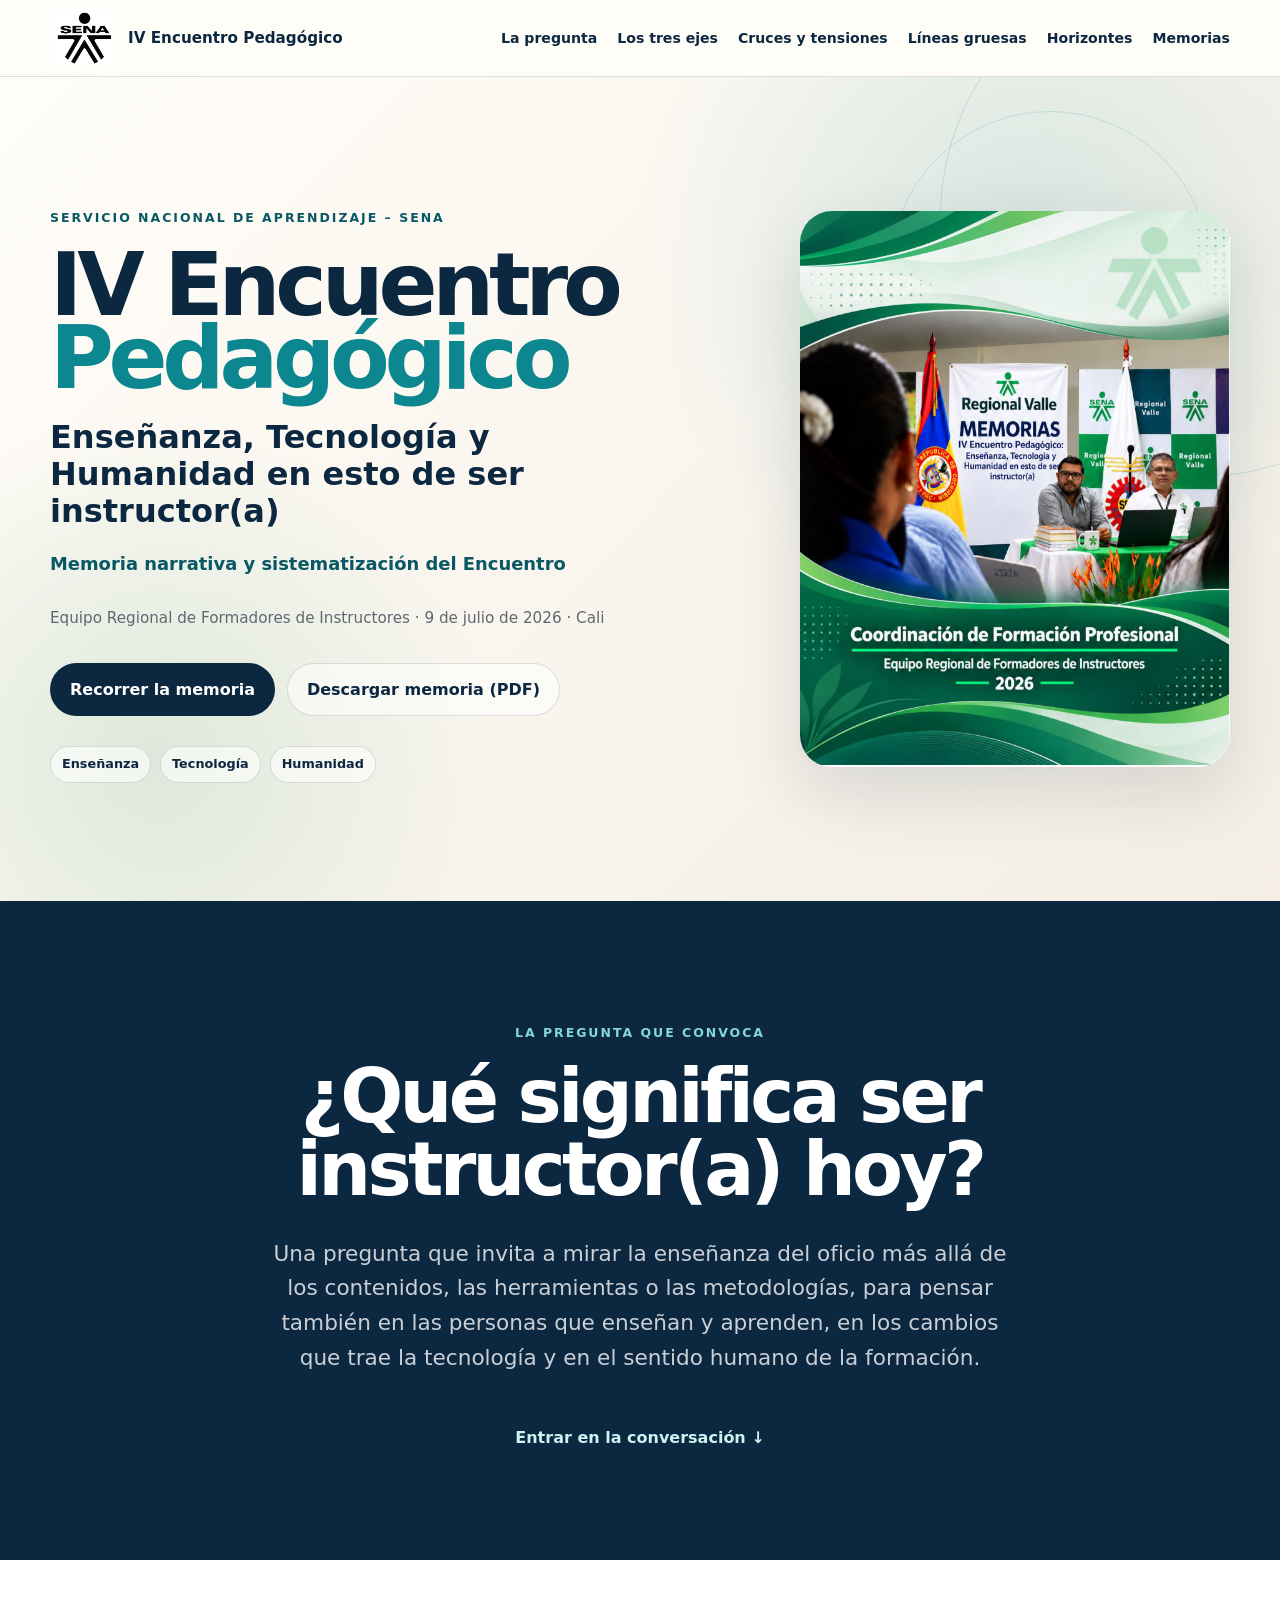
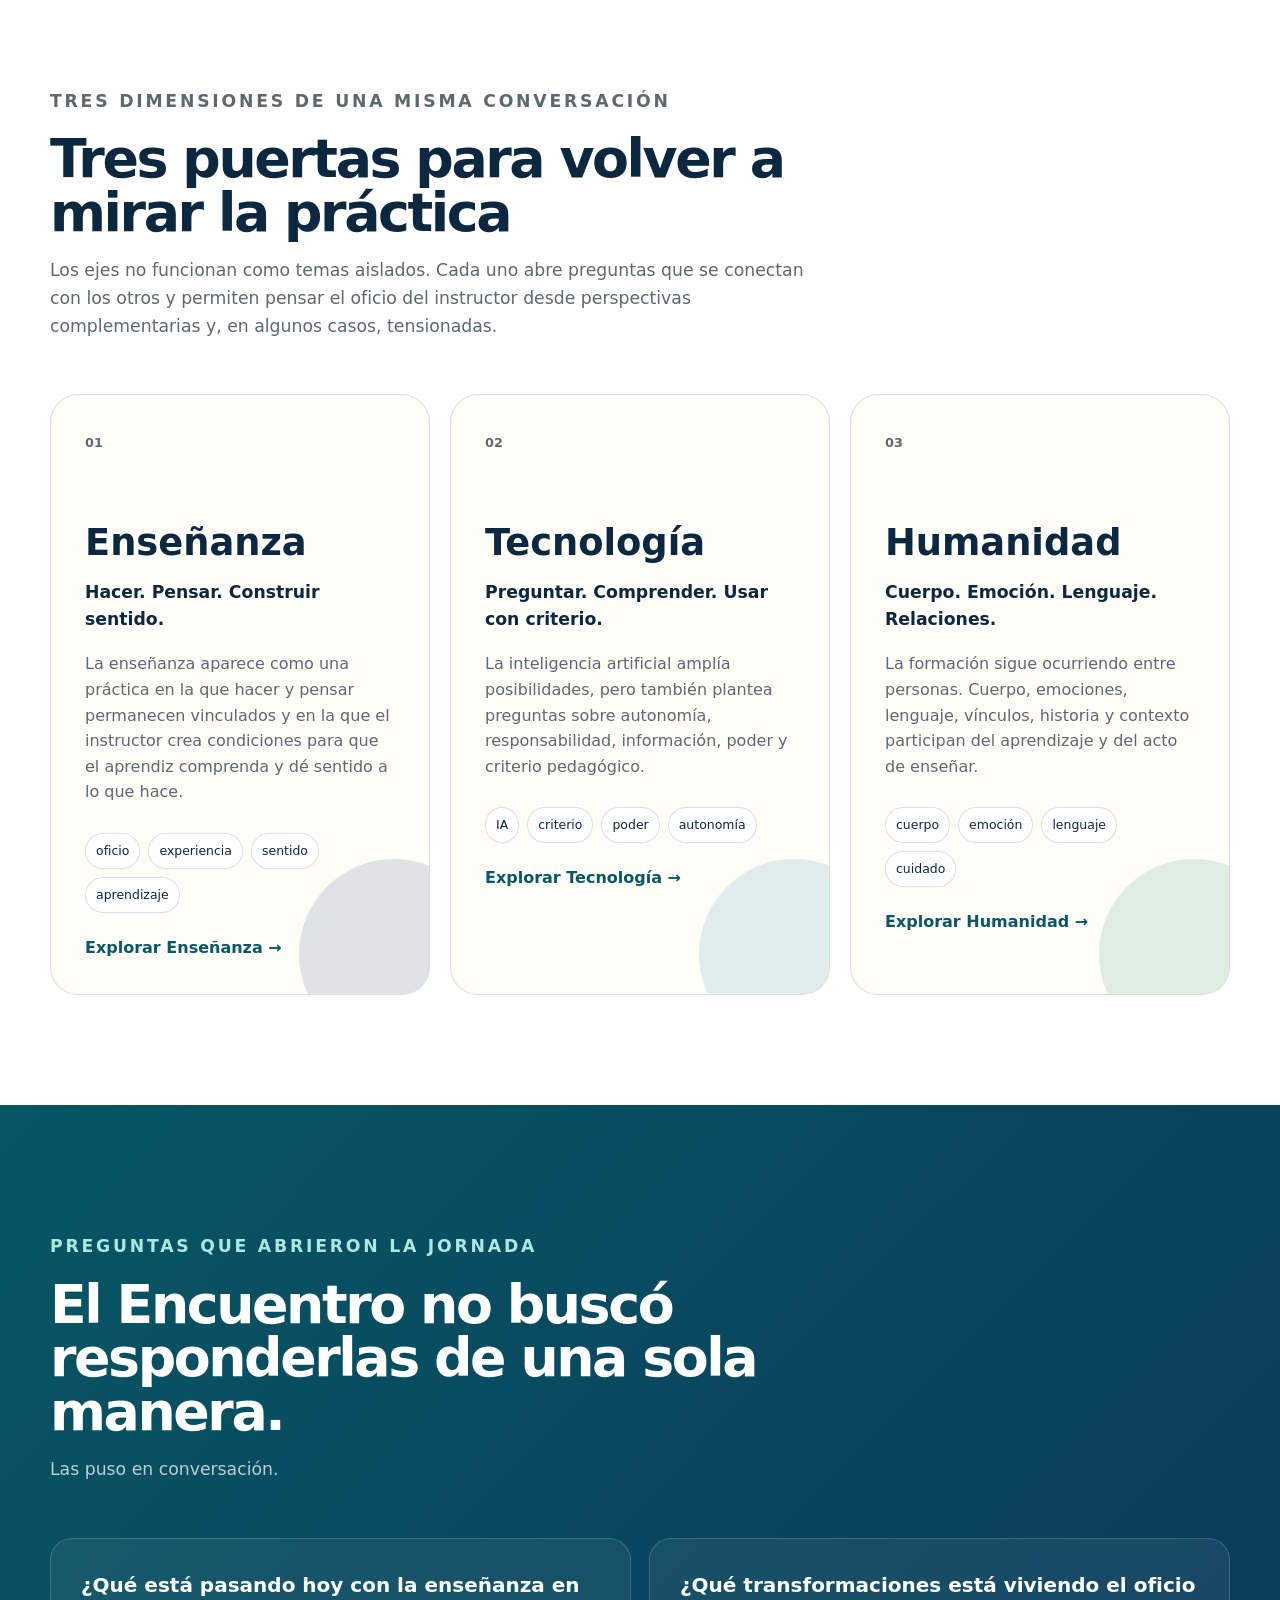
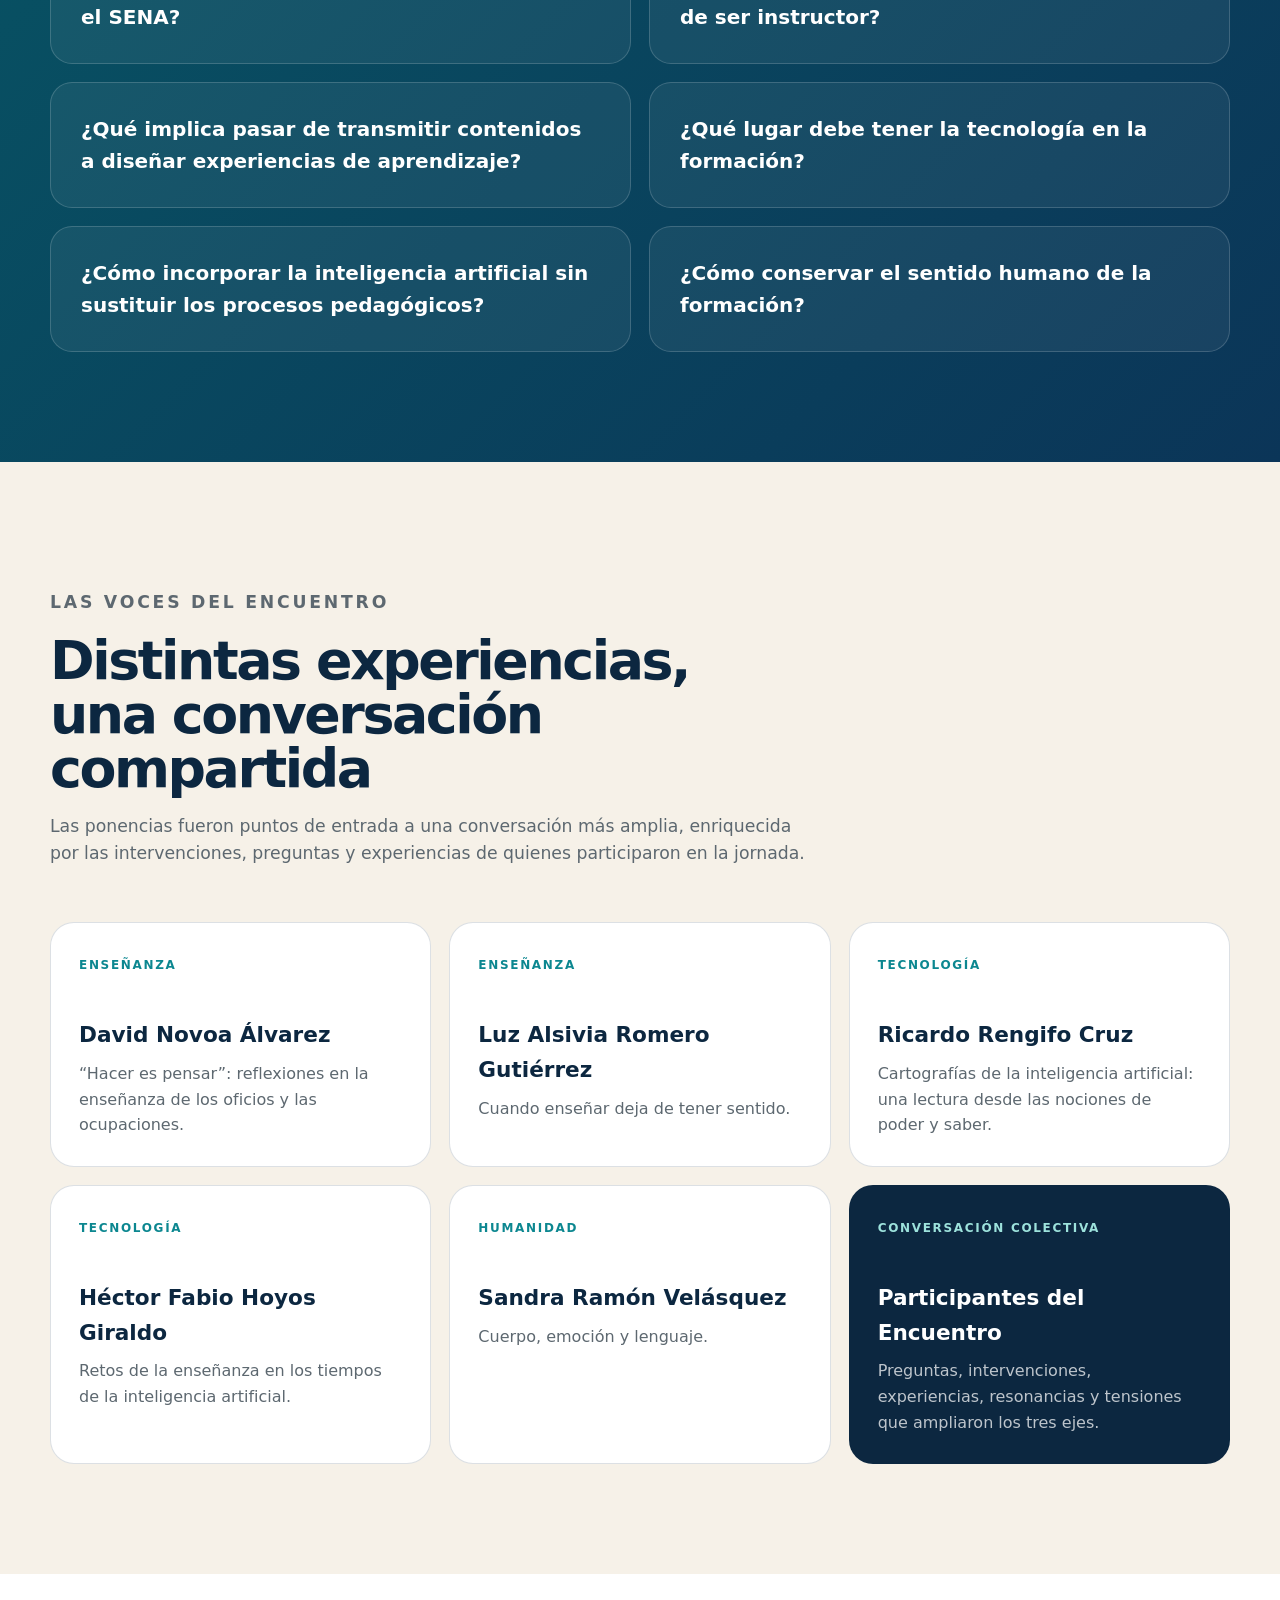
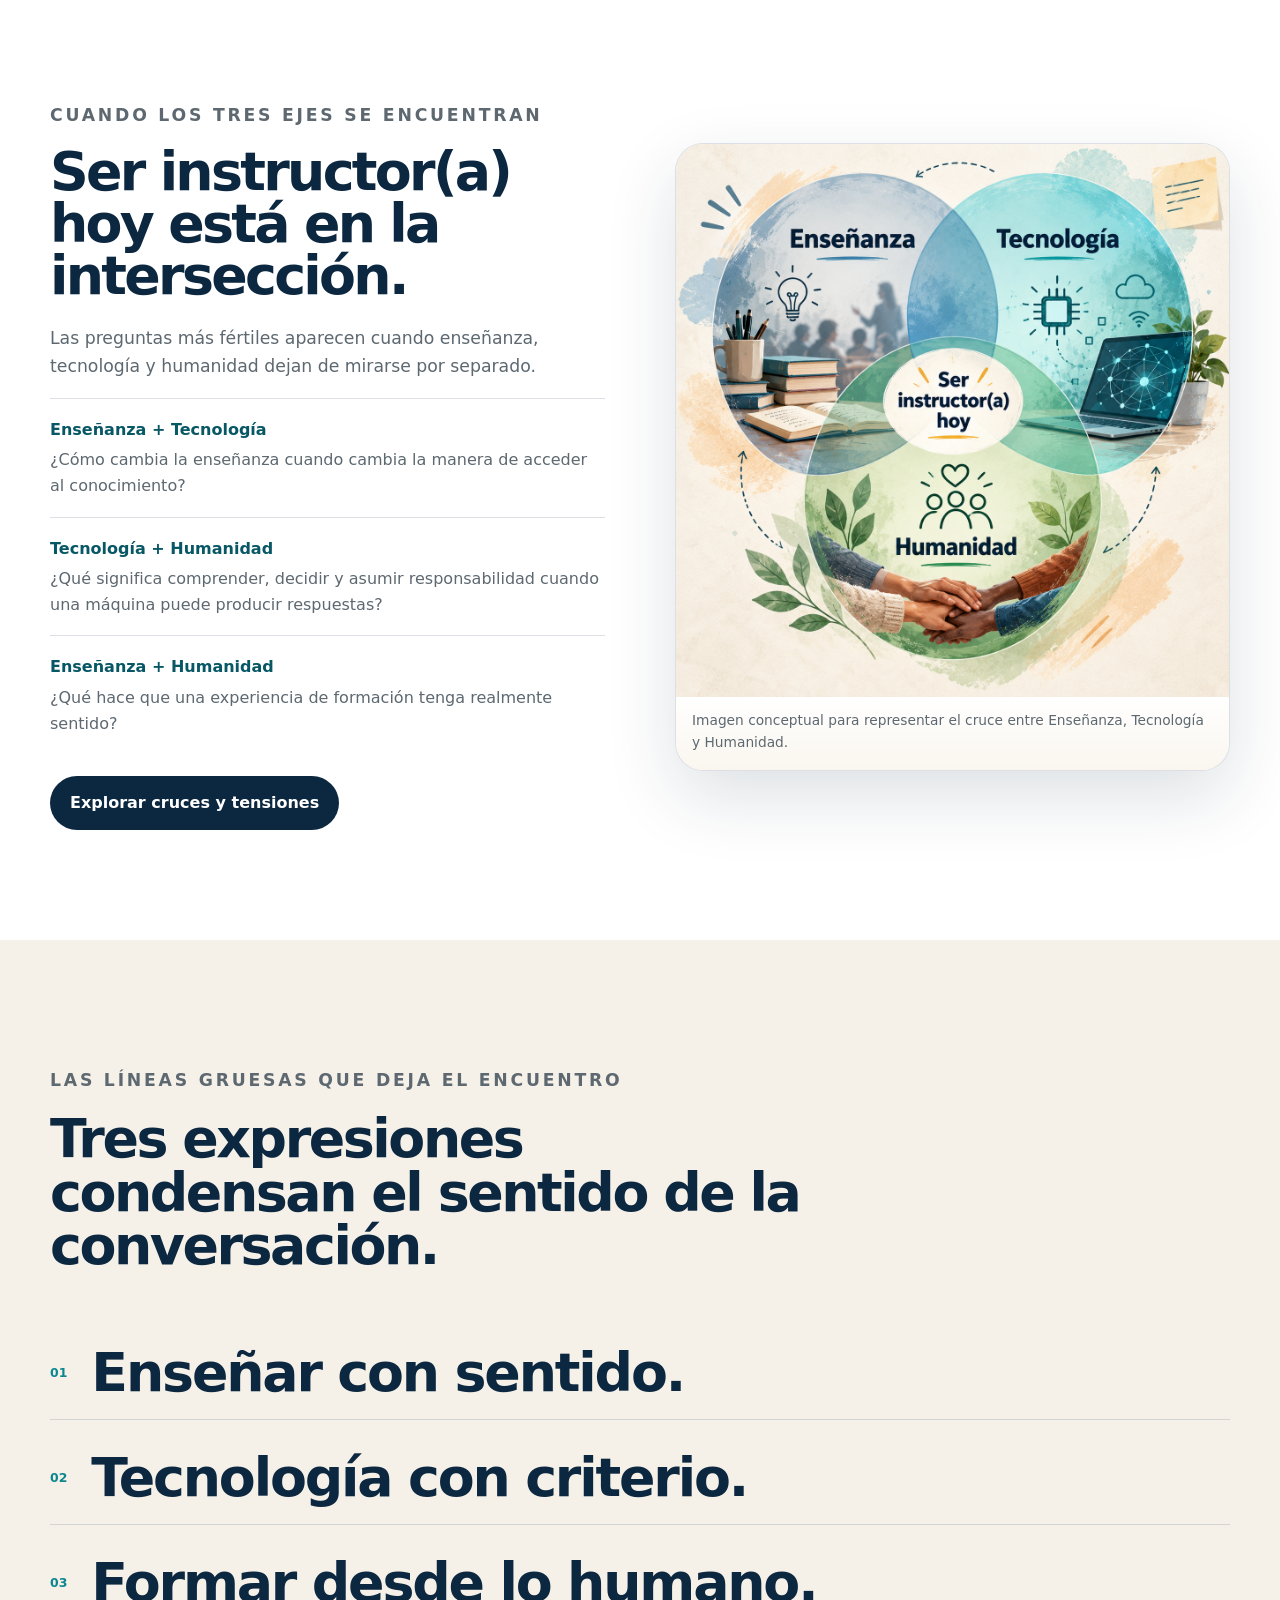
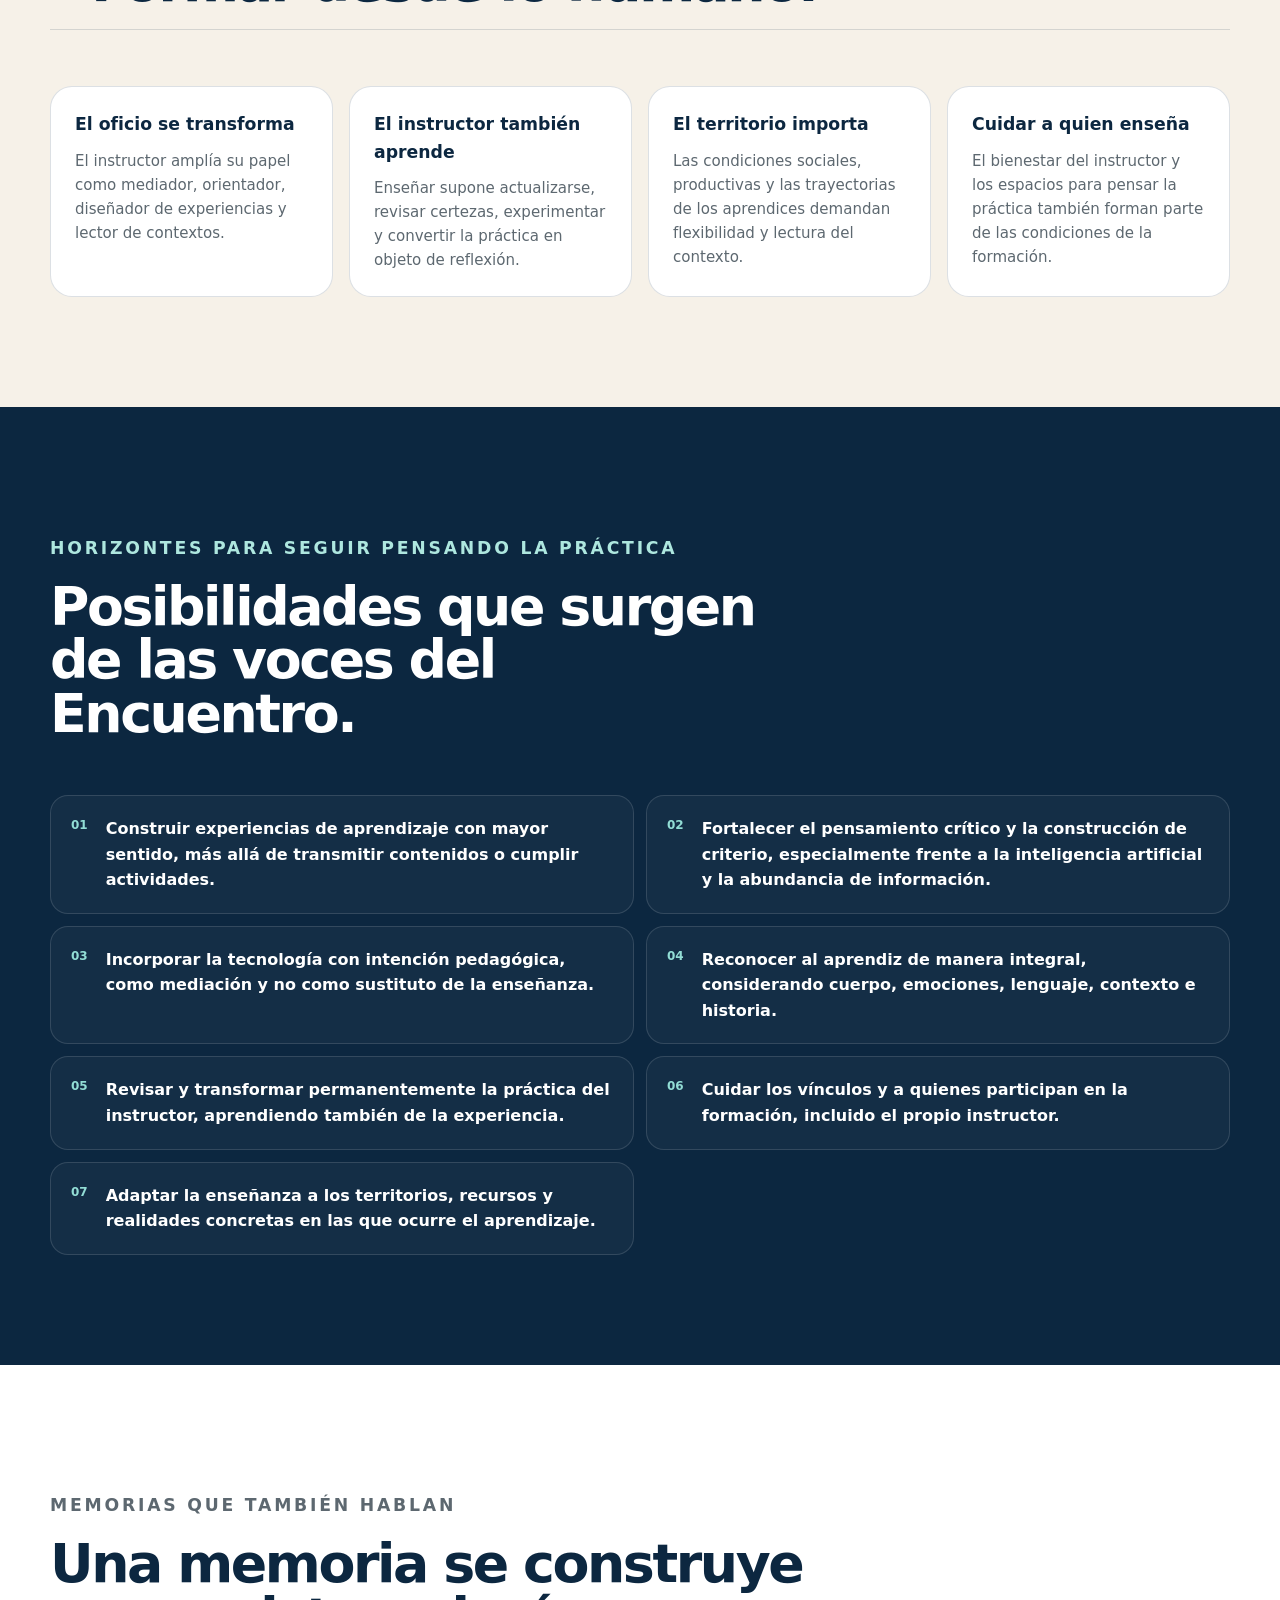
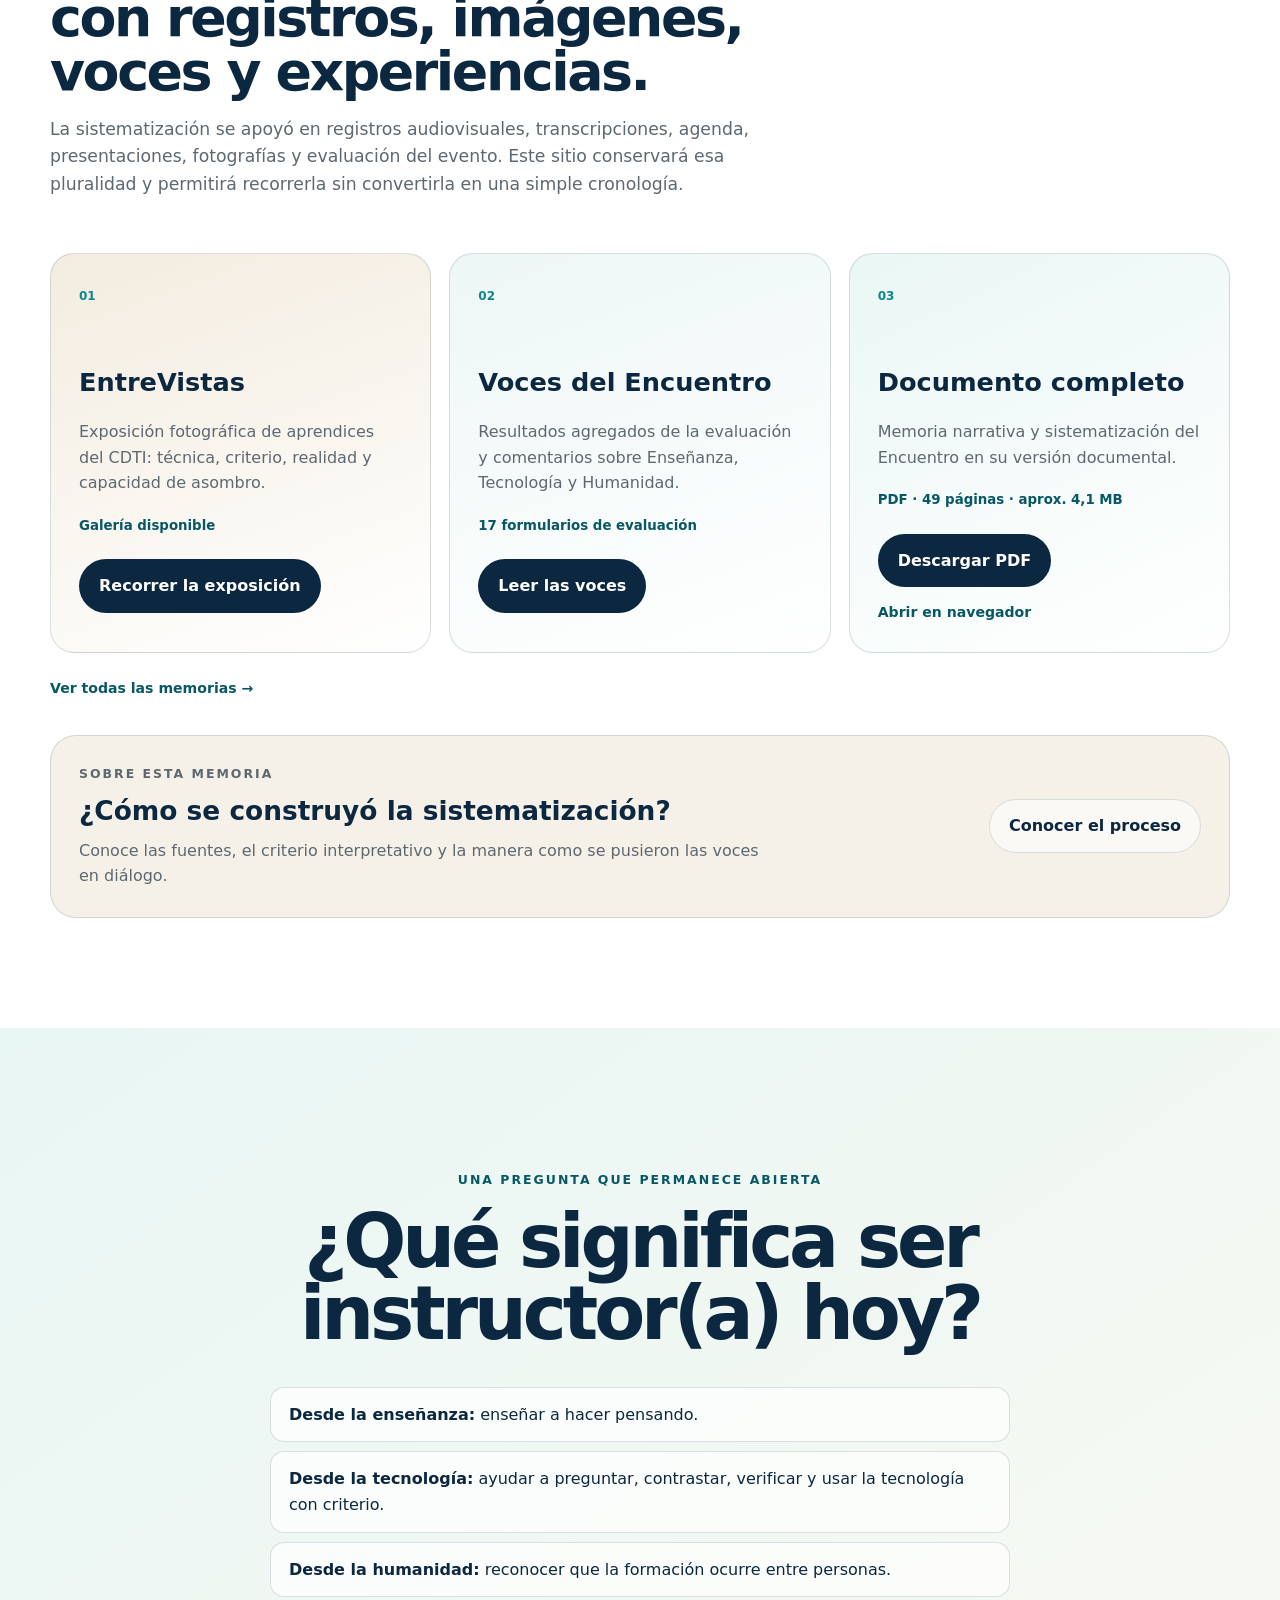
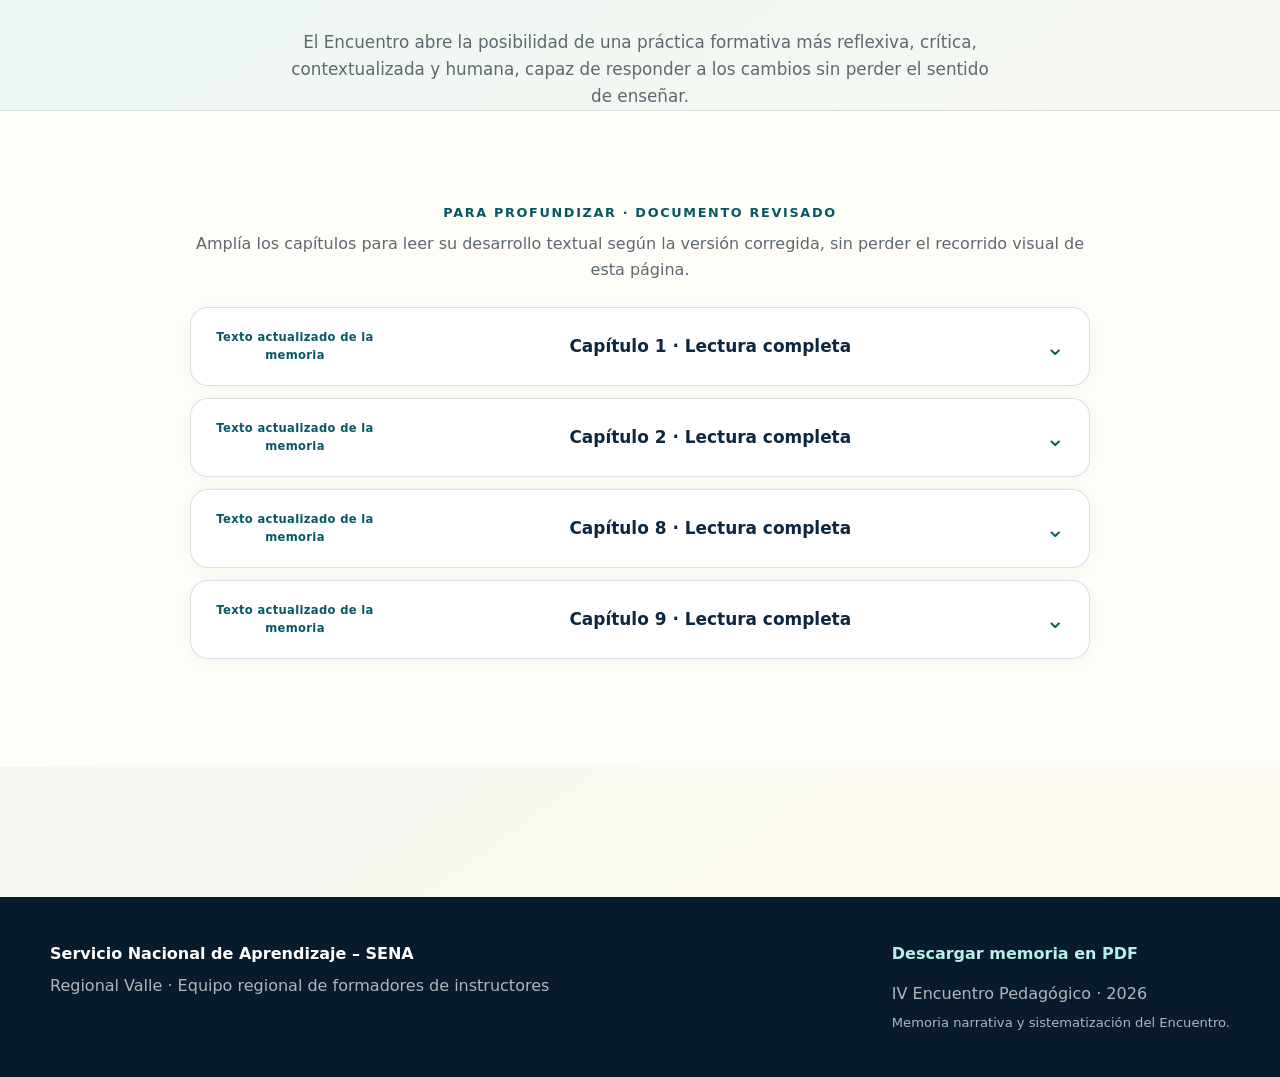
==== commit da946eac: "Add files via upload" ====
--- a/index.html
+++ b/index.html
@@ -43,7 +43,7 @@
           <h1>IV Encuentro <span>Pedagógico</span></h1>
           <p class="hero-subtitle">Enseñanza, Tecnología y Humanidad en esto de ser instructor(a)</p>
           <p class="hero-kicker">Memoria narrativa y sistematización del Encuentro</p>
-          <p class="hero-meta">Equipo regional de formadores de instructores · 2026</p>
+          <p class="hero-meta">Equipo Regional de Formadores de Instructores · 9 de julio de 2026 · Cali</p>
 
           <div class="hero-actions">
             <a class="button button-primary" href="#pregunta">Recorrer la memoria</a>
@@ -68,9 +68,9 @@
         <p class="section-tag">La pregunta que convoca</p>
         <h2>¿Qué significa ser instructor(a) hoy?</h2>
         <p class="lead">
-          Una pregunta que invita a mirar el oficio más allá de los contenidos, las herramientas
-          y las metodologías, para pensar también en las personas que enseñan y aprenden,
-          en las transformaciones de la tecnología y en el sentido humano de la formación.
+          Una pregunta que invita a mirar la enseñanza del oficio más allá de los contenidos, las herramientas
+          o las metodologías, para pensar también en las personas que enseñan y aprenden,
+          en los cambios que trae la tecnología y en el sentido humano de la formación.
         </p>
         <a class="text-link" href="#ejes">Entrar en la conversación <span aria-hidden="true">↓</span></a>
       </div>
@@ -265,13 +265,13 @@
           <h2>Posibilidades que surgen de las voces del Encuentro.</h2>
         </div>
         <div class="horizon-list">
-          <div class="horizon reveal"><span>01</span><p>Diseñar experiencias de aprendizaje con mayor sentido.</p></div>
-          <div class="horizon reveal"><span>02</span><p>Fortalecer el pensamiento crítico y la construcción de criterio.</p></div>
-          <div class="horizon reveal"><span>03</span><p>Incorporar la tecnología con intención pedagógica.</p></div>
-          <div class="horizon reveal"><span>04</span><p>Reconocer al aprendiz de manera integral.</p></div>
-          <div class="horizon reveal"><span>05</span><p>Revisar y transformar permanentemente la práctica del instructor.</p></div>
-          <div class="horizon reveal"><span>06</span><p>Cuidar los vínculos y a quienes participan en la formación.</p></div>
-          <div class="horizon reveal"><span>07</span><p>Adaptar la enseñanza a territorios, recursos y realidades concretas.</p></div>
+          <div class="horizon reveal"><span>01</span><p>Construir experiencias de aprendizaje con mayor sentido, más allá de transmitir contenidos o cumplir actividades.</p></div>
+          <div class="horizon reveal"><span>02</span><p>Fortalecer el pensamiento crítico y la construcción de criterio, especialmente frente a la inteligencia artificial y la abundancia de información.</p></div>
+          <div class="horizon reveal"><span>03</span><p>Incorporar la tecnología con intención pedagógica, como mediación y no como sustituto de la enseñanza.</p></div>
+          <div class="horizon reveal"><span>04</span><p>Reconocer al aprendiz de manera integral, considerando cuerpo, emociones, lenguaje, contexto e historia.</p></div>
+          <div class="horizon reveal"><span>05</span><p>Revisar y transformar permanentemente la práctica del instructor, aprendiendo también de la experiencia.</p></div>
+          <div class="horizon reveal"><span>06</span><p>Cuidar los vínculos y a quienes participan en la formación, incluido el propio instructor.</p></div>
+          <div class="horizon reveal"><span>07</span><p>Adaptar la enseñanza a los territorios, recursos y realidades concretas en las que ocurre el aprendizaje.</p></div>
         </div>
       </div>
     </section>
@@ -308,7 +308,7 @@
           <article class="memory-card reveal memory-download">
             <span>03</span><h3>Documento completo</h3>
             <p>Memoria narrativa y sistematización del Encuentro en su versión documental.</p>
-            <small>PDF · 61 páginas · aprox. 2,7 MB</small>
+            <small>PDF · 49 páginas · aprox. 4,1 MB</small>
             <div class="memory-actions">
               <a class="button button-primary" href="docs/memoria-iv-encuentro-pedagogico.pdf" download>Descargar PDF</a>
               <a class="text-link compact" href="docs/memoria-iv-encuentro-pedagogico.pdf" target="_blank" rel="noopener">Abrir en navegador</a>
@@ -339,11 +339,96 @@
           <p><strong>Desde la humanidad:</strong> reconocer que la formación ocurre entre personas.</p>
         </div>
         <p class="closing-note">
-          El Encuentro no deja una respuesta única. Deja perspectivas, preguntas y posibilidades
-          para seguir pensando y transformando la práctica.
+          El Encuentro abre la posibilidad de una práctica formativa más reflexiva, crítica,
+          contextualizada y humana, capaz de responder a los cambios sin perder el sentido de enseñar.
         </p>
       </div>
-  </main>
+  
+<section class="source-reading-section section"><div class="shell article-shell"><div class="reading-collection" aria-label="Texto revisado de la memoria"><p class="reading-collection-label">Para profundizar · Documento revisado</p><p class="reading-collection-intro">Amplía los capítulos para leer su desarrollo textual según la versión corregida, sin perder el recorrido visual de esta página.</p><details class="source-reading"><summary><span class="reading-tag">Texto actualizado de la memoria</span><span class="reading-title">Capítulo 1 · Lectura completa</span><span class="reading-caret" aria-hidden="true">⌄</span></summary><div class="reading-prose"><h3>1. La pregunta que convoca al encuentro</h3><p class="reading-note">Este contenido reproduce el texto revisado del documento suministrado. Las ilustraciones y su diagramación original se conservan en el <a href="docs/memoria-iv-encuentro-pedagogico.pdf">PDF completo</a>.</p><p>El Encuentro nace de una pregunta cercana a la experiencia cotidiana de quienes enseñan: <strong>¿qué significa ser instructor(a) hoy?</strong> Una pregunta que invita a mirar la enseñanza del oficio más allá de los contenidos, las herramientas o las metodologías, para pensar también en las personas que enseñan y aprenden, en los cambios que trae la tecnología y en el sentido humano de la formación. Es así como, enseñanza, tecnología y humanidad se encuentran como tres dimensiones que ayudan a conversar sobre los retos, las decisiones y las posibilidades que atraviesan actualmente la labor del instructor.</p>
+<h3>1.1. Un encuentro para pensar el oficio de ser instructor(a)</h3>
+<p>El Encuentro se organizó durante toda una jornada laboral en la Sede de la Escuela Nacional de Instructores en la Sede SENA Salomia en la ciudad de Cali, el día 9 de julio de 2026. Se propició y se cumplió con una agenda que permitió pensar el oficio de ser instructor desde distintos planos que se fueron enlazando a lo largo de la jornada:</p>
+<div class="agenda-wrap"><table class="agenda-table"><caption>Agenda del IV Encuentro Pedagógico · 9 de julio de 2026</caption><thead><tr><th scope="col">Actividad</th><th scope="col">Responsable</th></tr></thead><tbody><tr><td>Presentación</td><td>Dra. María Eugenia López / Subdirectora (e) Marlly Arango, CDTI</td></tr><tr><td>Instalación del evento: Saludo y Bienvenida</td><td>Dra. María Eugenia López / Subdirectora (e) Marlly Arango, CDTI</td></tr><tr><td>Secuencia videográfica 1. Componente Enseñanza</td><td></td></tr><tr><td>Contexto pedagógico del evento.</td><td></td></tr><tr class="agenda-group"><th colspan="2" scope="rowgroup">EJE ENSEÑANZA</th></tr><tr><td>Secuencia videográfica 2. Componente Enseñanza</td><td></td></tr><tr><td>Ponencia 1.</td><td>Dr. (C). David Novoa Alvarez</td></tr><tr><td>Nombre: &quot; Hacer es pensar”: Reflexiones en la enseñanza de los oficios y las ocupaciones</td><td>Formador de Instructores Regional Valle</td></tr><tr><td>Secuencia videográfica 3. Componente Enseñanza</td><td></td></tr><tr><td>Ponencia 2.</td><td>Mg. Luz Alsivia Romero</td></tr><tr><td>Nombre: “Cuando enseñar deja de tener sentido”</td><td>Formadora de Instructores Regional Distrito Capital</td></tr><tr><td>Conversatorio sobre ponencias</td><td></td></tr><tr><td>Secuencia videográfica 4. Componente Enseñanza</td><td></td></tr><tr><td>Contexto Exposición Fotográfica “EntreVistas”</td><td>Aprendices Fotografía CDTI</td></tr><tr class="agenda-group"><th colspan="2" scope="rowgroup">EJE TECNOLOGÍA</th></tr><tr><td>Secuencia videográfica 1. Componente Tecnología</td><td></td></tr><tr><td>Ponencia 1.</td><td>Dr. Ricardo Rengifo</td></tr><tr><td>Nombre: “Cartografías de la inteligencia artificial: una lectura desde las nociones de poder y saber&quot;.</td><td>Universidad del Valle</td></tr><tr><td>Secuencia videográfica 2. Componente Tecnología</td><td></td></tr><tr><td>Ponencia 2.</td><td>Mg. Héctor F. Hoyos.</td></tr><tr><td>Nombre: “Retos de la enseñanza en los tiempos de la IA”</td><td>Formador de Instructores Regional Valle</td></tr><tr><td>Conversatorio sobre ponencias</td><td></td></tr><tr><td>Secuencia videográfica 3. Componente Tecnología</td><td></td></tr><tr class="agenda-group"><th colspan="2" scope="rowgroup">EJE HUMANIDAD</th></tr><tr><td>Secuencia videográfica 1. Componente Humanidad</td><td></td></tr><tr><td>Taller: Cuerpo, emoción y lenguaje</td><td>Esp. Sandra Ramón</td></tr><tr><td>Taller: Cuerpo, emoción y lenguaje</td><td>Formadora de Instructores Regional Distrito Capital</td></tr><tr><td>Secuencia videográfica 2. Componente Humanidad</td><td></td></tr><tr><td></td><td>Formadoras de Instructoras- CTA Regional Valle</td></tr><tr><td>Conversatorio Eje Humanidad</td><td></td></tr><tr><td>Secuencia videográfica 3. Componente Humanidad</td><td></td></tr><tr><td>Conclusiones y cierre del evento.</td><td></td></tr></tbody></table></div>
+<p>El recorrido comenzó por la <strong>enseñanza</strong>, preguntándose qué significa enseñar un oficio, cómo se han transformado las prácticas formativas y qué sentido tiene hoy la labor del instructor; avanzó luego hacia la <strong>tecnología</strong>, especialmente hacia los desafíos que plantea la inteligencia artificial para el conocimiento, la toma de decisiones y las formas de enseñar; y culminó en la <strong>humanidad</strong>, motivando la reflexión hacia el cuerpo, las emociones, el lenguaje y las relaciones que sostienen todo proceso formativo. </p>
+<p>Entre estos momentos, también se dispusieron conversatorios, preguntas y experiencias que evitaron que las ponencias quedaran como exposiciones aisladas y propiciaron que cada participante relacionara lo escuchado con su propia práctica. Así, más que presentar tres temas independientes, la organización del Encuentro construyó un recorrido que llevó de la pregunta por el qué, para qué y cómo enseñamos, a la reflexión sobre la IA y las tecnologías como medios, qué de éstas y bajo qué criterios lo hacemos, para terminar, preguntándonos sobre el sentido, el cuerpo y sus relaciones en el acto educativo, quiénes somos y cómo nos relacionamos cuando ejercemos el oficio de formar a otros.</p>
+<h3>1.2. Enseñanza, tecnología y humanidad: tres dimensiones de una misma conversación</h3>
+<p>De manera sucinta, podemos decir que cada uno de los tres ejes fue entendido como:</p>
+<ul>
+<li><strong>Enseñanza:</strong> Práctica que articula hacer, pensar y construir sentido, en la que el instructor acompaña y crea condiciones para que el aprendiz construya conocimiento.</li>
+<li><strong>Tecnología:</strong> Fenómenos que transforman las formas de enseñar y aprender, y que exige usar la inteligencia artificial con criterio, pensamiento crítico y responsabilidad.</li>
+<li><strong>Humanidad:</strong> Dimensión corporal, emocional, lingüística y relacional que recuerda que enseñar y aprender es, ante todo, un encuentro entre personas.</li>
+</ul>
+<h3>1.3. Las preguntas que abrieron la jornada y dieron sentido pedagógico al evento</h3>
+<p>El sentido pedagógico del encuentro se presentó a partir de la mayéutica mediante preguntas para la reflexión, siendo entre otras estas las siguiente y aclarando que algunas fueron planteadas de manera explícita y otras han sido recuperadas a partir del análisis de las intervenciones: </p>
+<ul>
+<li>¿Qué está pasando hoy con la enseñanza en el SENA? </li>
+<li>¿Cómo estamos enseñando y qué necesitamos revisar en nuestras prácticas ante los cambios sociales, tecnológicos, productivos y en las formas de aprender?</li>
+<li>¿Qué transformaciones está viviendo el oficio de ser instructor? </li>
+<li>¿Qué implica pasar de transmitir contenidos al desarrollo de habilidades, actitudes y construcción de conocimientos en el contexto ocupacional, mediante el diseño de experiencias, acompañamiento de aprendizajes y fortalecimiento de la autonomía y el pensamiento crítico de los aprendices?</li>
+<li>¿Qué lugar debe tener la tecnología en la formación? </li>
+<li>¿Cómo incorporar la inteligencia artificial y otras tecnologías no para reemplazar los procesos pedagógicos, sino para enriquecerlos y ponerlos al servicio de la enseñanza y el aprendizaje?</li>
+<li>¿Cómo conservar el sentido humano de la formación? </li>
+<li>¿Cómo hacer que, en medio de la transformación tecnológica, sigamos reconociendo que detrás de cada proceso formativo hay una persona, una historia y un proyecto de vida?</li>
+</ul>
+<p>Si bien estas preguntas anticiparon el recorrido por los ejes temáticos de Enseñanza, Tecnología y Humanidad y situaron el Encuentro desde el punto de vista pedagógico, en el desarrollo del encuentro, más allá de ser una sucesión de contenidos, se abrieron espacios para que los instructores se pensaran críticamente su propia práctica.</p></div></details>
+<details class="source-reading"><summary><span class="reading-tag">Texto actualizado de la memoria</span><span class="reading-title">Capítulo 2 · Lectura completa</span><span class="reading-caret" aria-hidden="true">⌄</span></summary><div class="reading-prose"><h3>2. Las voces del Encuentro</h3><p class="reading-note">Este contenido reproduce el texto revisado del documento suministrado. Las ilustraciones y su diagramación original se conservan en el <a href="docs/memoria-iv-encuentro-pedagogico.pdf">PDF completo</a>.</p><p>El encuentro convocó a ponentes, participantes, funcionarios y asistentes con diversidad de capacidades y potencialidades, quienes nutrieron desde la riqueza de las diferencias las conceptualizaciones abordadas en el evento.</p>
+<h3>2.1. Una conversación construida desde distintas experiencias</h3>
+<p>Las participaciones se dieron desde distintos roles:</p>
+<ul>
+<li><strong>Ponentes:</strong> Voces que aportaron perspectivas conceptuales y críticas sobre enseñanza, tecnología, inteligencia artificial y humanidad.</li>
+<li><strong>Instructores asistentes:</strong> Protagonistas de la reflexión sobre la práctica pedagógica y los cambios que atraviesa el oficio de enseñar.</li>
+<li><strong>Formadores de instructores - Moderadores:</strong> Orientadores y dinamizadores del análisis pedagógico, encargados de acompañar la cualificación de quienes forman.</li>
+<li><strong>Asistentes:</strong> Comunidad convocada a escuchar, dialogar, contrastar experiencias y relacionar las reflexiones del Encuentro con su propia práctica. Se destaca la alta participación en espacios de transmisión online, con lo cual se llegó a distintas regiones del país.</li>
+</ul>
+<h3>2.2. Escuchar sin jerarquizar las perspectivas y pasar de las intervenciones particulares a una conversación colectiva</h3>
+<p>Como propensión de base, se buscó reconocer cada intervención como una expresión situada dentro de una conversación más amplia, sin convertir alguna de ellas en la lectura correcta o definitiva del Encuentro. </p>
+<p>Las ponencias, los vídeos de los Centros, los conversatorios y los ejercicios propuestos permitieron poner en relación experiencias, preguntas y miradas distintas sobre la enseñanza, la tecnología y la humanidad. </p>
+<p>Así, se pudo observar el paso de las intervenciones particulares a una conversación colectiva en busa de coincidencias, diferencias y complementariedades entre lo planteado.</p></div></details>
+<details class="source-reading"><summary><span class="reading-tag">Texto actualizado de la memoria</span><span class="reading-title">Capítulo 8 · Lectura completa</span><span class="reading-caret" aria-hidden="true">⌄</span></summary><div class="reading-prose"><h3>8. Las claves que deja el Encuentro</h3><p class="reading-note">Este contenido reproduce el texto revisado del documento suministrado. Las ilustraciones y su diagramación original se conservan en el <a href="docs/memoria-iv-encuentro-pedagogico.pdf">PDF completo</a>.</p><p>Al observar en conjunto las ponencias, conversatorios, vídeos, ejercicios y aportes de los participantes, pueden identificarse algunas ideas que atraviesan los tres ejes y adquieren un valor mayor que el de cada intervención particular. </p>
+<h3>8.1. Primera clave: Del transmitir y cumplir al construir experiencias de aprendizaje con sentido</h3>
+<p>Una de las ideas más persistentes del Encuentro es que enseñar no puede reducirse a transmitir información, ejecutar una planeación o conseguir que el aprendiz reproduzca un procedimiento. El hacer adquiere valor formativo cuando está acompañado de comprensión, reflexión, decisión y capacidad para actuar frente a situaciones nuevas.</p>
+<p>Desde el eje Enseñanza, esta cuestión aparece en la relación entre hacer y pensar, en la necesidad de interrogar el sentido de las actividades y en el desplazamiento desde lo que hace el instructor hacia lo que efectivamente ocurre con quien aprende. Los argumentos señalan, además, que cumplir una actividad no garantiza por sí mismo comprensión o aprendizaje. </p>
+<p>Esta línea clave se prolonga en los otros dos ejes. Frente a la inteligencia artificial, ya no basta con acceder a respuestas: es necesario interpretarlas, contrastarlas y decidir qué hacer con ellas. Desde Humanidad, el aprendizaje tampoco puede entenderse separado de la experiencia concreta de la persona.</p>
+<p>En resumen: Formar significa crear experiencias en las que el aprendiz pueda hacer, pensar, comprender, decidir y encontrar sentido en aquello que aprende.</p>
+<h3>8.2. Segunda clave: La tecnología exige más pedagogía, criterio y responsabilidad</h3>
+<p>La segunda línea surge de una constatación compartida: la tecnología está transformando las formas de producir, acceder y relacionarnos con el conocimiento, pero su presencia no transforma automáticamente la enseñanza<strong>.</strong></p>
+<p>El Encuentro cuestiona tanto una incorporación acrítica de las tecnologías como su rechazo. La inteligencia artificial aparece como una posibilidad para ampliar experiencias de aprendizaje, pero también como un fenómeno que obliga a preguntarse por los datos, los sesgos, la clasificación, la privacidad, las relaciones de poder y las decisiones que podemos estar delegando en los sistemas algorítmicos. </p>
+<p>Por ello, la capacidad que adquiere mayor importancia no es simplemente usar IA, sino desarrollar criterio para relacionarse con ella. Preguntar, contextualizar, contrastar, verificar, interpretar y decidir se convierten en acciones centrales de la formación contemporánea. El Encuentro es explícito al señalar que la tecnología por sí misma no garantiza una práctica pedagógica diferente. </p>
+<p>En resumen: Cuanto mayores son las posibilidades de la tecnología, mayor es la necesidad de una pedagogía capaz de interrogar su sentido, sus efectos y sus límites, y de formar autonomía, pensamiento crítico y responsabilidad.</p>
+<h3>8.3. Tercera clave: La formación sigue siendo una experiencia profundamente humana</h3>
+<p>El recorrido del Encuentro conduce finalmente a una afirmación que atraviesa y conecta los tres ejes: enseñar y aprender ocurren entre personas. El aprendiz no es únicamente alguien que desarrolla competencias o procesa información, y el instructor tampoco es solamente un experto que transmite un saber.</p>
+<p>El cuerpo, las emociones, el lenguaje, los vínculos, las historias personales y las condiciones concretas en las que ocurre la formación participan de la experiencia de aprender. Desde esta perspectiva, escuchar, observar, acompañar y cuidar no aparecen como dimensiones externas a la pedagogía, sino como parte de ella. </p>
+<p>Esta dimensión adquiere todavía mayor relevancia frente a tecnologías capaces de producir lenguaje, responder preguntas o simular cercanía. El Encuentro permite distinguir entre la capacidad de una máquina para procesar y producir respuestas y la experiencia de una persona que siente, se relaciona, construye significado y asume responsabilidad por sus decisiones. </p>
+<p>En resumen: La Formación Profesional Integral conserva su sentido cuando reconoce que detrás de cada aprendizaje hay una persona con cuerpo, emociones, lenguaje, historia, vínculos y posibilidades de transformación, en tanto que de manera crítica y propositiva puede vincular los desarrollos tecnológicos y la IA en el contexto de la enseñanza y el aprendizaje de lo ocupacional, para favorecer su interacción con el trabajo y con la vida misma</p>
+<h3>8.4. Otras claves que emergen del análisis</h3>
+<p>Se reconocen, además, otras líneas que acompañan y fortalecen las tres anteriores:</p>
+<p>El oficio del instructor está en transformación permanente. El instructor deja de aparecer únicamente como experto técnico y se configura también como mediador, orientador, diseñador de experiencias, lector de contextos y acompañante en la construcción de criterio. Esto no elimina su saber técnico: amplía la responsabilidad pedagógica que lo acompaña. </p>
+<p>El instructor también necesita aprender y transformarse. Los cambios tecnológicos, productivos y sociales hacen difícil sostener la figura de quien ya posee todas las respuestas. Enseñar supone actualizarse, revisar las propias certezas, experimentar y convertir la práctica en objeto permanente de reflexión. </p>
+<p>El contexto y el territorio forman parte de la enseñanza. No existe una práctica pedagógica que pueda aplicarse de la misma manera en cualquier situación. Los recursos, los territorios, las condiciones sociales, las trayectorias de los aprendices y las realidades productivas exigen flexibilidad y creatividad. </p>
+<p>Cuidar a quien enseña también hace parte de cuidar la formación. El Encuentro hace visible que el instructor tiene cuerpo, emociones, cansancio y condiciones concretas de trabajo. Su bienestar y las posibilidades de encontrarse con otros para reflexionar sobre la práctica también forman parte de las condiciones de una formación de calidad. </p>
+<p>Al poner estas claves en relación, la idea que parece condensar el sentido general del Encuentro es que la transformación que se demanda al instructor no consiste simplemente en hacer más actividades, incorporar más tecnologías o acumular nuevas metodologías<strong>.</strong></p>
+<p>La necesidad de cambio más latente consiste en hacer las cosas de otra manera<strong>:</strong> enseñar con mayor conciencia del sentido, usar la tecnología con criterio, reconocer integralmente a las personas, leer los contextos y asumir la propia práctica como un proceso que también necesita aprender y transformarse. </p>
+<p>En ese sentido, las tres claves principales podrían condensarse en tres expresiones:</p>
+<p>Enseñar con sentido. Tecnología con criterio. Formar desde lo humano.</p></div></details>
+<details class="source-reading"><summary><span class="reading-tag">Texto actualizado de la memoria</span><span class="reading-title">Capítulo 9 · Lectura completa</span><span class="reading-caret" aria-hidden="true">⌄</span></summary><div class="reading-prose"><h3>9. Horizontes para seguir pensando la práctica del instructor</h3><p class="reading-note">Este contenido reproduce el texto revisado del documento suministrado. Las ilustraciones y su diagramación original se conservan en el <a href="docs/memoria-iv-encuentro-pedagogico.pdf">PDF completo</a>.</p><p>Este capítulo responde a la cuarta pregunta orientadora: <strong>¿cuáles son las posibles salidas?</strong></p>
+<h3>9.1. Posibilidades que aparecen desde las voces del Encuentro</h3>
+<p>Las intervenciones del Encuentro permiten reconocer algunas posibilidades de acción que surgen de la propia conversación pedagógica y no de recomendaciones externas. Entre ellas se destacan:</p>
+<ul>
+<li>Construir experiencias de aprendizaje con mayor sentido, más allá de transmitir contenidos o cumplir actividades.</li>
+<li>Fortalecer el pensamiento crítico y la construcción de criterio, especialmente frente a la inteligencia artificial y la abundancia de información.</li>
+<li>Incorporar la tecnología con intención pedagógica, como mediación y no como sustituto de la enseñanza.</li>
+<li>Reconocer al aprendiz de manera integral, considerando cuerpo, emociones, lenguaje, contexto e historia.</li>
+<li>Revisar y transformar permanentemente la práctica del instructor, aprendiendo también de la experiencia.</li>
+<li>Cuidar los vínculos y a quienes participan en la formación, incluido el propio instructor.</li>
+<li>Adaptar la enseñanza a los territorios, recursos y realidades concretas en las que ocurre el aprendizaje.</li>
+</ul>
+<p>En conjunto, el Encuentro abre la posibilidad de una práctica formativa más reflexiva, crítica, contextualizada y humana, capaz de responder a los cambios sin perder el sentido de enseñar.</p>
+<h3>9.2. Continuar pensando el oficio de ser instructor(a)</h3>
+<p>Para finalizar, ¿Qué significa ser instructor(a) hoy?, Desde cada eje.</p>
+<p><strong>Eje Enseñanza</strong><strong>:</strong> Ser instructor(a) hoy significa enseñar a hacer pensando. No basta con transmitir contenidos o procedimientos: se trata de crear experiencias que ayuden al aprendiz a comprender, decidir y dar sentido a lo que hace.</p>
+<p><strong>Eje Tecnología</strong><strong>:</strong>  Ser instructor(a) hoy implica acompañar el aprendizaje en un entorno donde la información y las respuestas están disponibles de inmediato. El reto es ayudar a preguntar, contrastar, verificar y usar la tecnología con criterio.</p>
+<p><strong>Eje Humanidad</strong><strong>:</strong> Ser instructor(a) hoy significa reconocer que la formación ocurre entre personas. Cuerpo, emociones, lenguaje, vínculos y contexto hacen parte del aprendizaje, por lo que enseñar también implica escuchar, cuidar, acompañar y adaptarse.</p>
+<p>En conclusión, ser instructor(a) hoy significa acompañar procesos de formación en un contexto de cambio permanente, articulando saber técnico, reflexión pedagógica, uso crítico de la tecnología y sensibilidad humana. Implica no limitarse a transmitir contenidos, sino crear experiencias con sentido, ayudar a construir criterio, leer los contextos, adaptarse a nuevas realidades y reconocer que enseñar también exige escuchar, cuidar, aprender y transformarse junto con los aprendices.</p></div></details></div></div></section>
+</main>
 
   <footer class="site-footer">
     <div class="shell footer-grid">
--- a/styles.css
+++ b/styles.css
@@ -537,3 +537,88 @@
   color:var(--muted);
   background:linear-gradient(180deg,#fff,#faf6ef);
 }
+
+
+/* Desarrollo textual actualizado a partir de la memoria revisada.
+   Los desplegables preservan la navegación y el recorrido editorial originales. */
+.source-reading-section{
+  background:var(--paper-2);
+  padding-top:48px;
+  padding-bottom:96px;
+  border-top:1px solid var(--line);
+}
+.reading-collection{max-width:900px;margin:44px auto 0;}
+.reading-collection-label{
+  font-size:.8rem;text-transform:uppercase;letter-spacing:.13em;
+  font-weight:850;color:var(--teal-dark);margin:0 0 8px;
+}
+.reading-collection-intro{color:var(--muted);margin:0 0 24px;}
+.source-reading{
+  background:white;
+  border:1px solid var(--line);
+  border-radius:18px;
+  margin:12px 0;
+  overflow:hidden;
+  box-shadow:0 3px 18px rgba(12,39,64,.035);
+}
+.source-reading>summary{
+  cursor:pointer;list-style:none;
+  display:flex;align-items:center;gap:12px;
+  padding:20px 24px;transition:background .18s ease;
+}
+.source-reading>summary::-webkit-details-marker{display:none;}
+.source-reading>summary:hover,
+.source-reading>summary:focus-visible{background:#f4f9f7;outline-offset:-3px;}
+.reading-tag{
+  color:var(--teal-dark);font-weight:800;
+  font-size:.72rem;letter-spacing:.03em;
+  flex:0 0 160px;
+}
+.reading-title{
+  color:var(--ink);font-size:1.06rem;line-height:1.45;
+  font-weight:750;flex:1;
+}
+.reading-caret{
+  font-size:1.45rem;color:var(--teal-dark);
+  transition:transform .2s ease;
+}
+.source-reading[open] .reading-caret{transform:rotate(180deg);}
+.reading-prose{
+  padding:12px clamp(18px,4vw,42px) 32px;
+  border-top:1px solid var(--line);
+  max-height:none;
+  color:var(--ink);
+}
+.reading-prose h3{
+  font-size:clamp(1.12rem,2vw,1.45rem);
+  margin:32px 0 16px;
+  line-height:1.35;
+}
+.reading-prose p,.reading-prose li{
+  font-size:1rem;
+  line-height:1.8;
+  overflow-wrap:break-word;
+}
+.reading-prose p{margin:0 0 16px;}
+.reading-prose ul{padding-left:1.5rem;margin:12px 0 25px;}
+.reading-prose li{margin-bottom:11px;}
+.reading-prose a{color:var(--teal-dark);text-underline-offset:3px;}
+.reading-prose .reading-note{
+  font-size:.89rem;
+  color:var(--muted);
+  background:var(--paper);
+  border-radius:12px;padding:15px 18px;
+  margin:10px 0 24px;
+}
+@media (max-width:700px){
+  .source-reading>summary{align-items:flex-start;flex-wrap:wrap;padding:18px;}
+  .reading-tag{flex:1 1 100%;}
+  .reading-title{font-size:1rem;}
+}
+
+.agenda-wrap{max-width:100%;overflow-x:auto;margin:24px 0 28px;}
+.agenda-table{width:100%;border-collapse:collapse;min-width:540px;line-height:1.55;font-size:.91rem;}
+.agenda-table caption{text-align:left;font-weight:800;margin:0 0 12px;color:var(--teal-dark);}
+.agenda-table th,.agenda-table td{text-align:left;padding:10px 12px;border:1px solid var(--line);vertical-align:top;}
+.agenda-table thead th{background:#e9f3ef;}
+.agenda-table .agenda-group th{background:#eff3f9;color:var(--ink);text-align:center;}
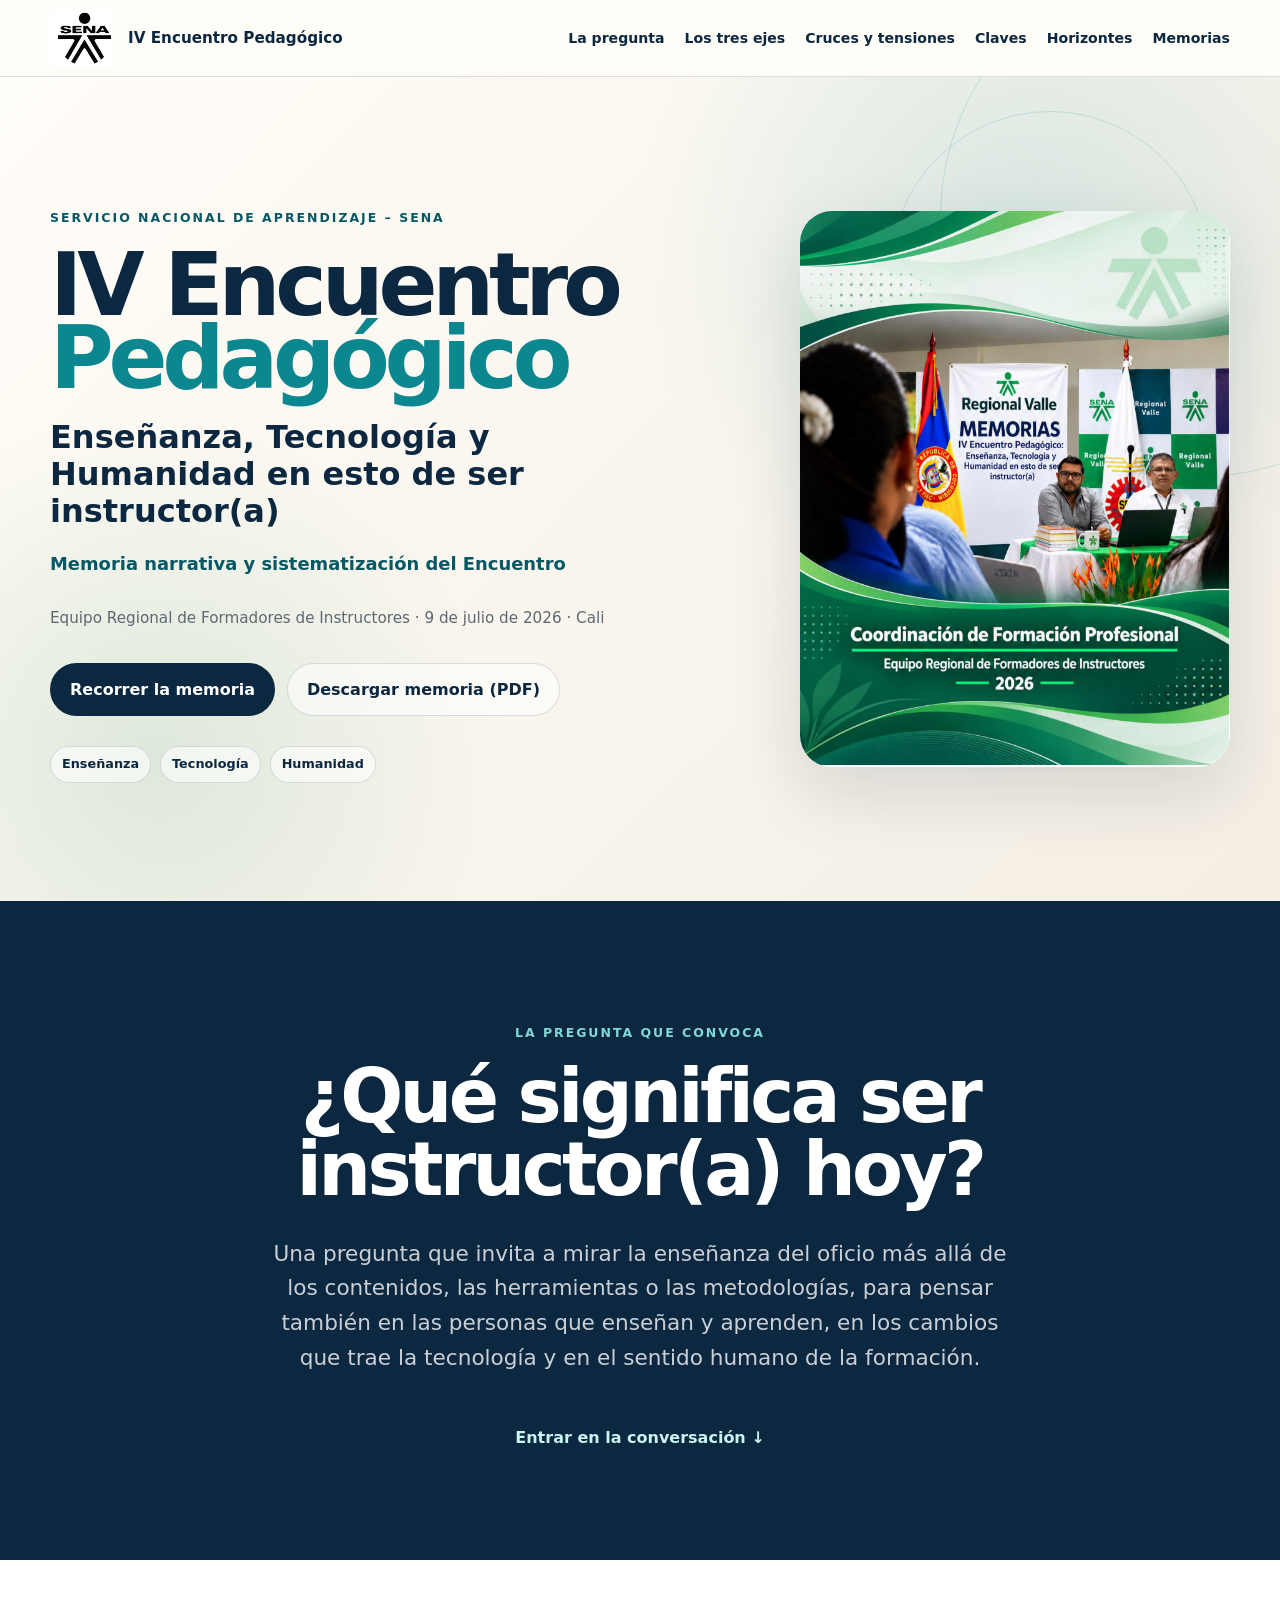
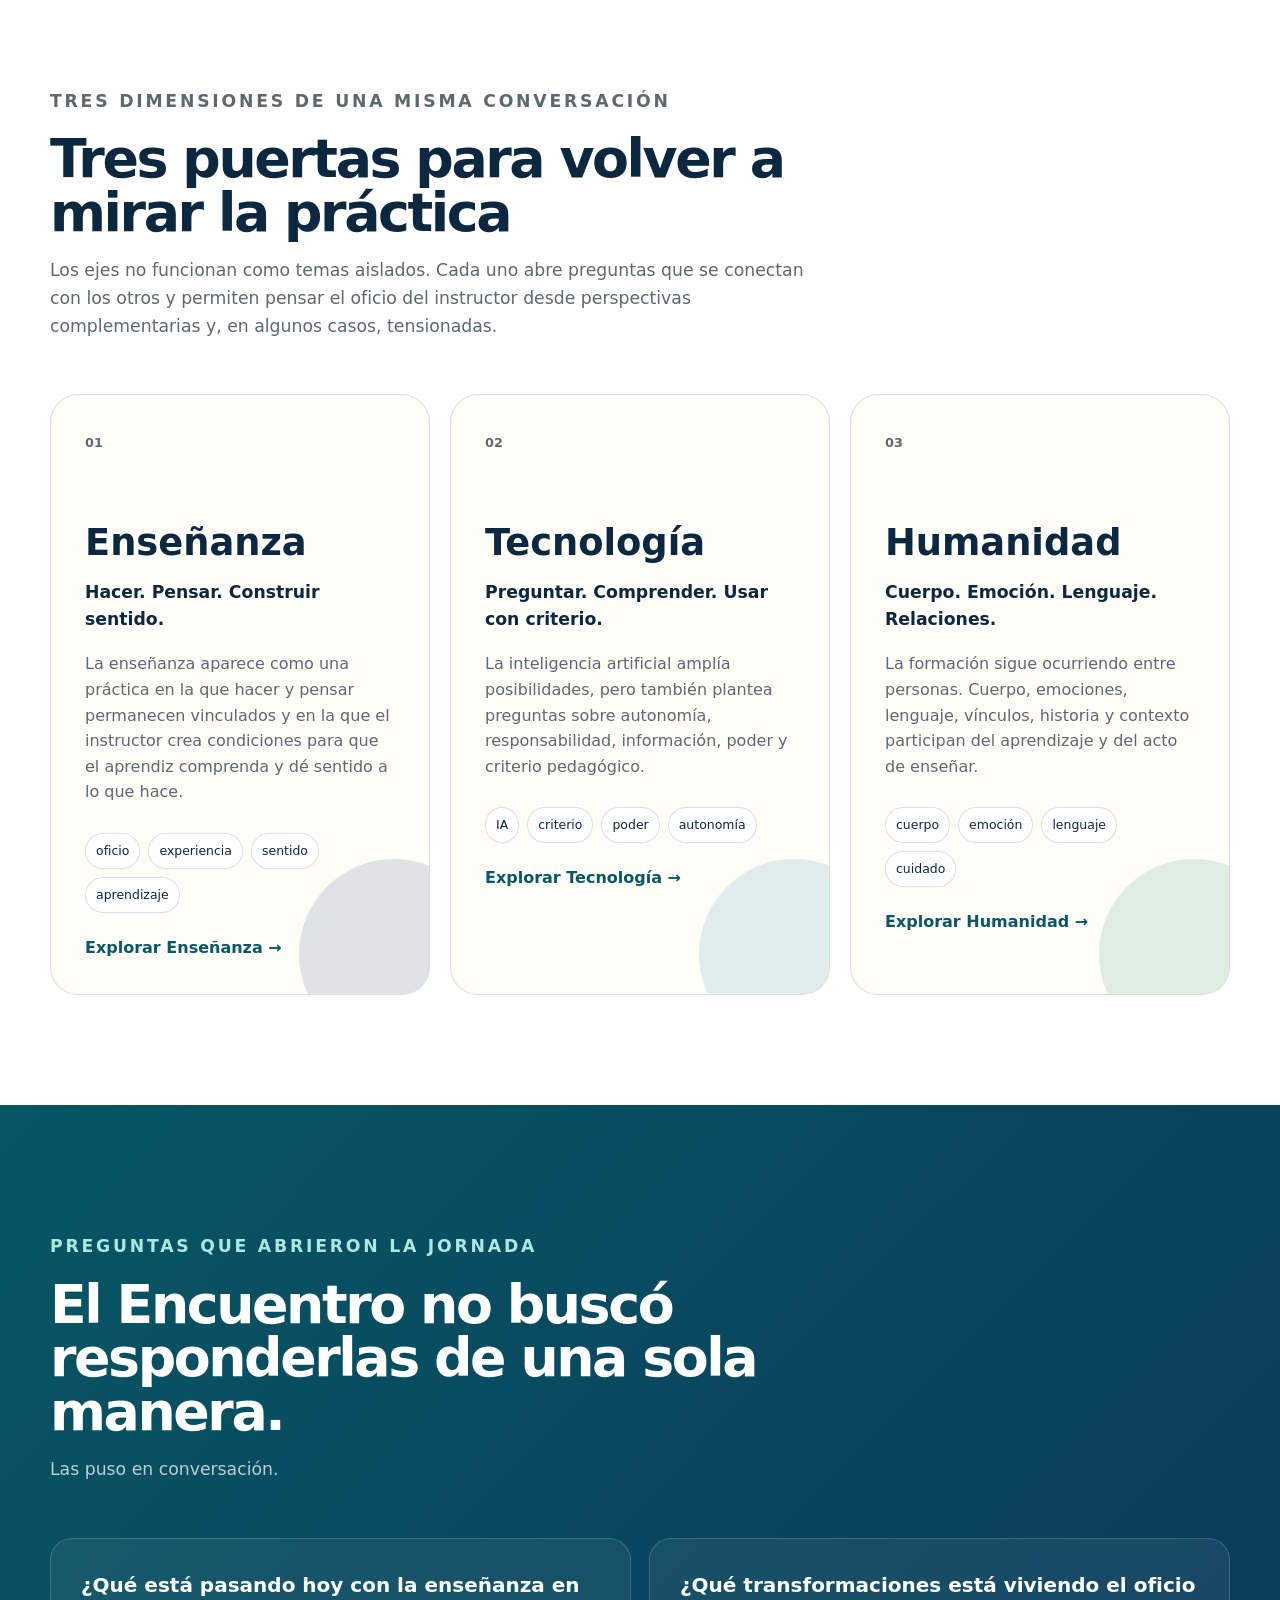
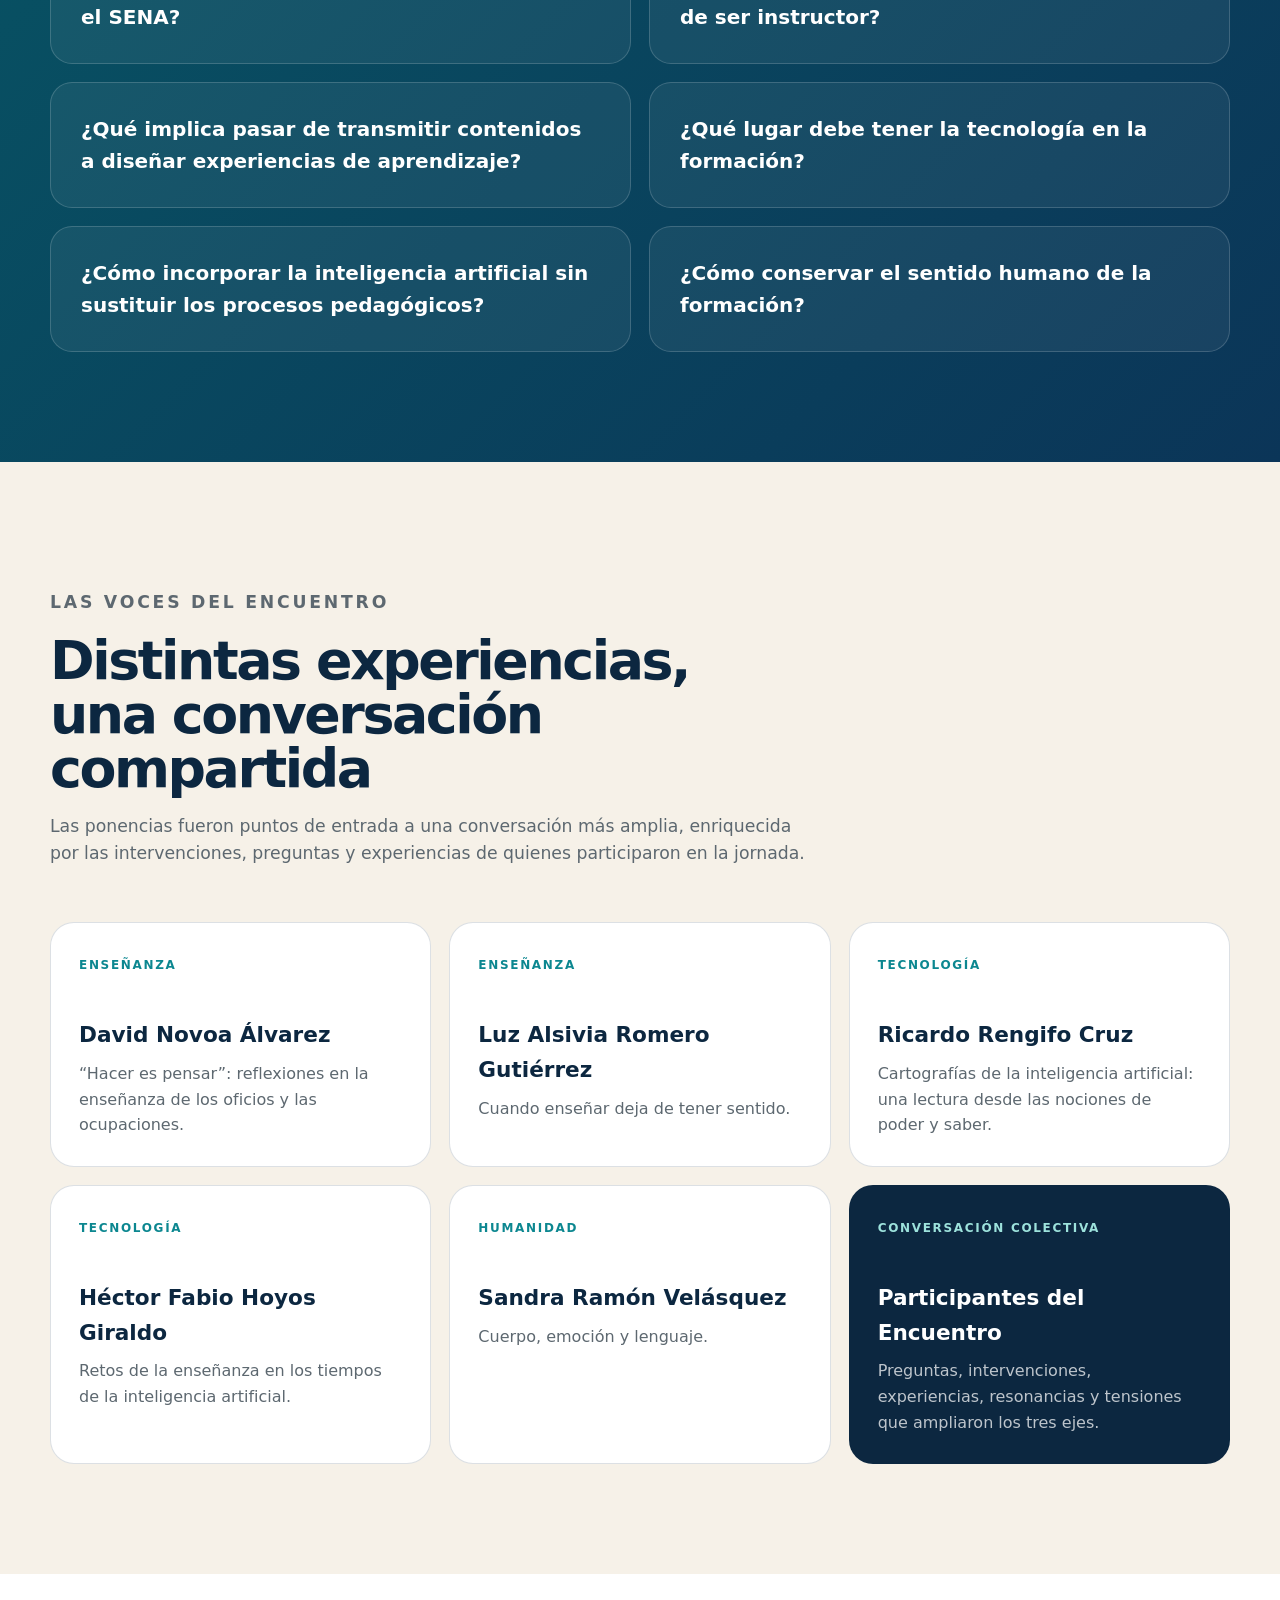
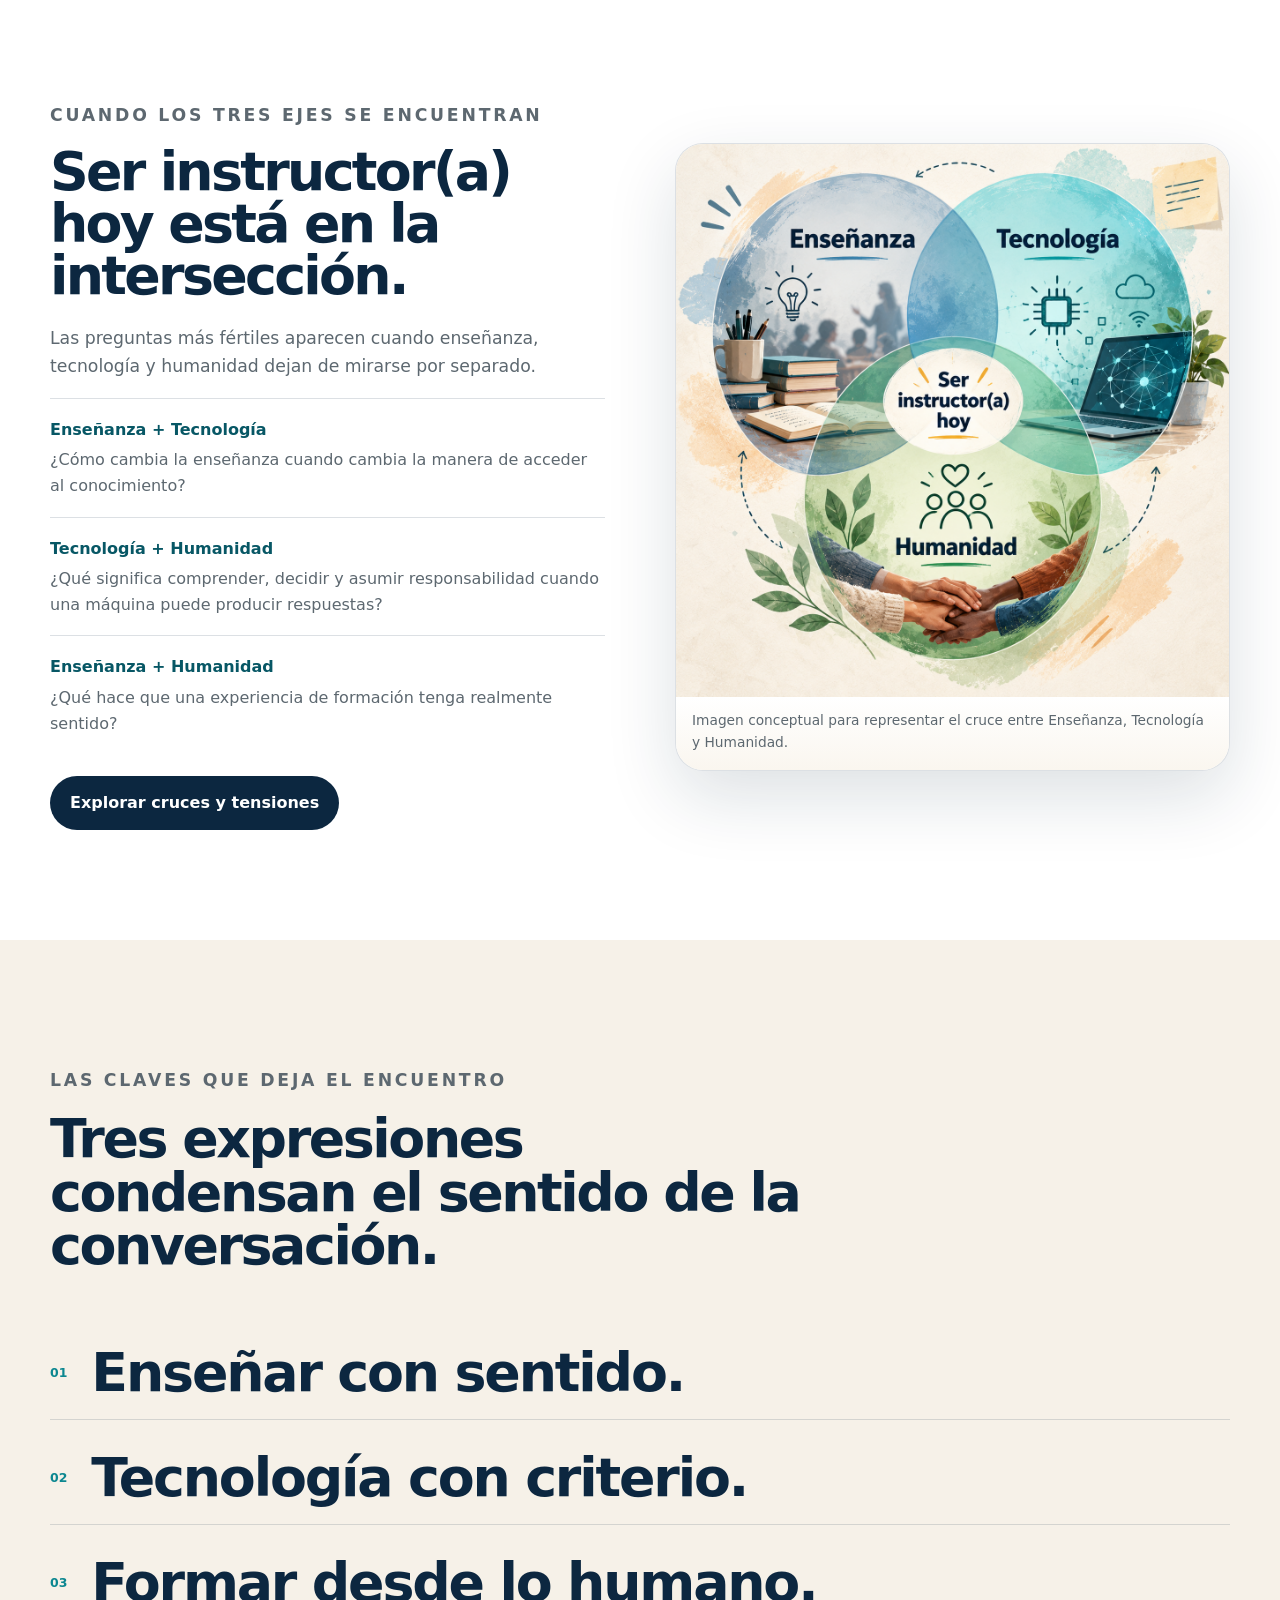
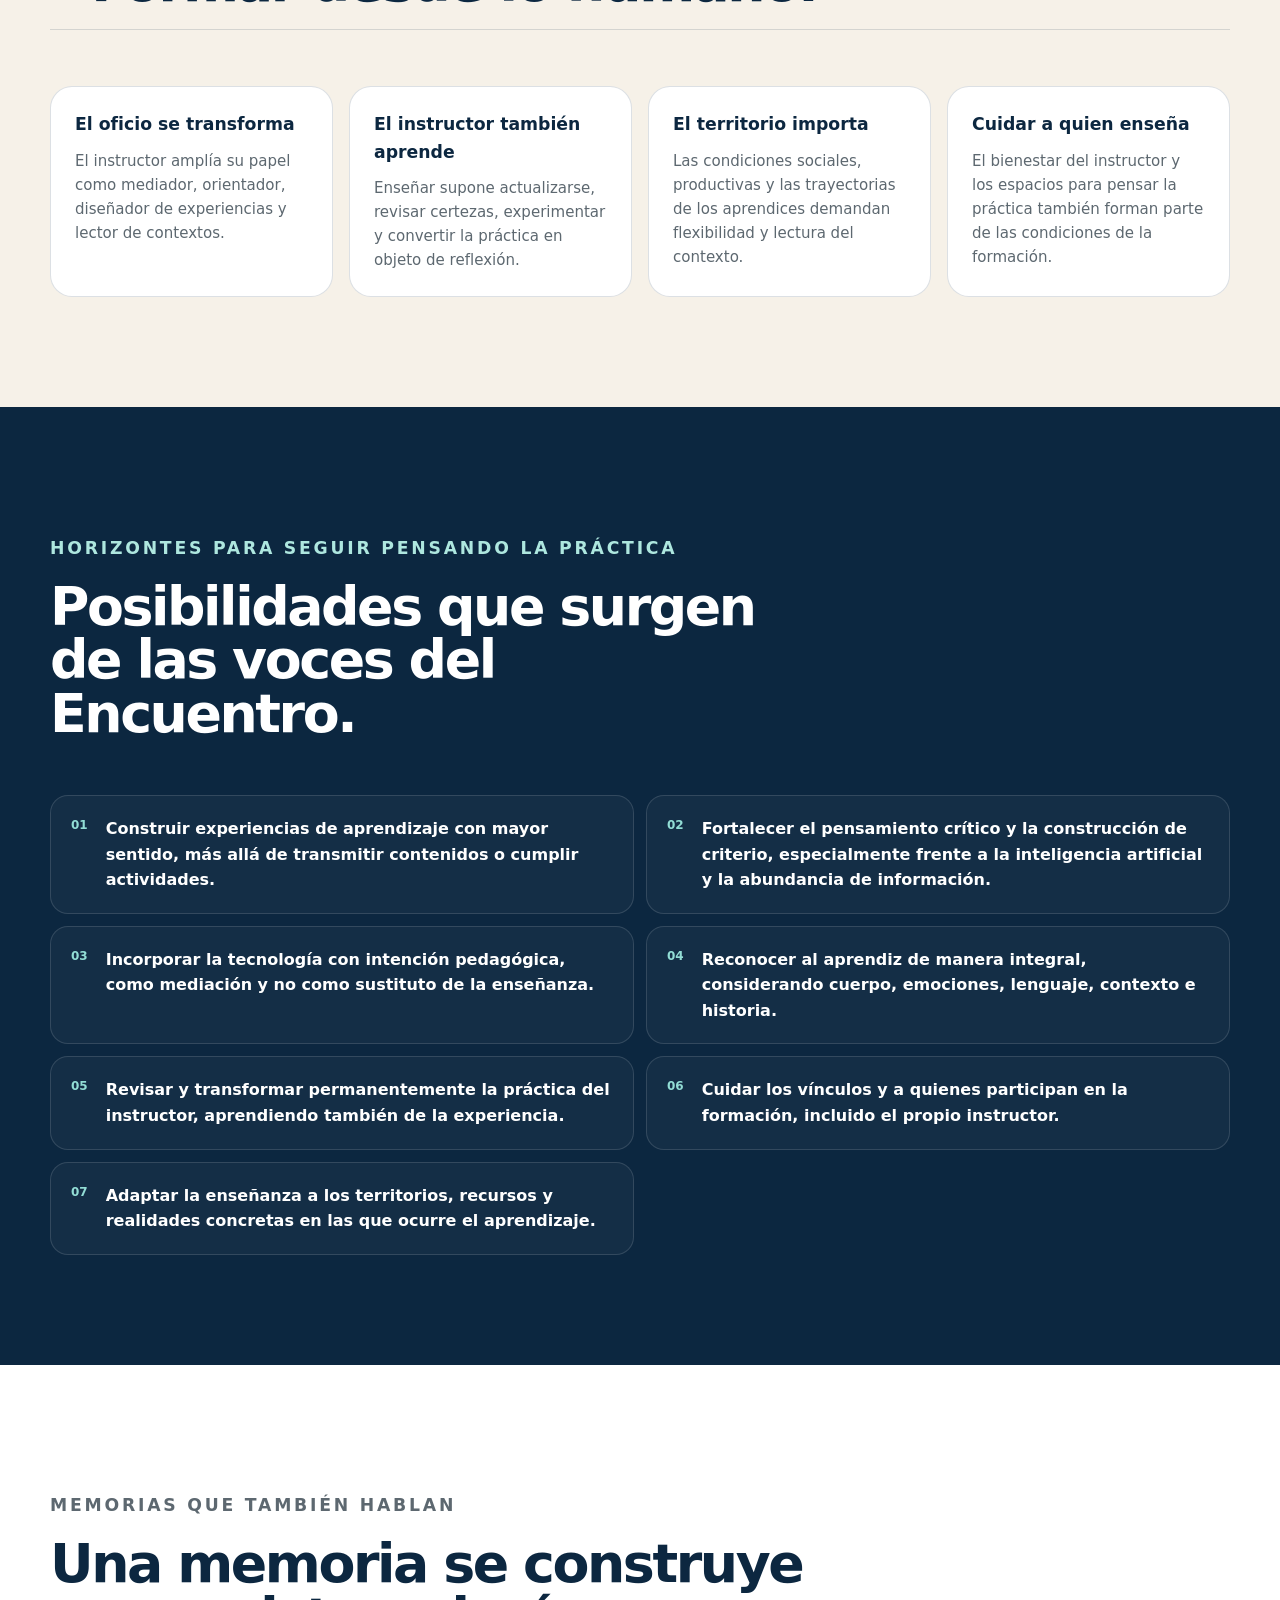
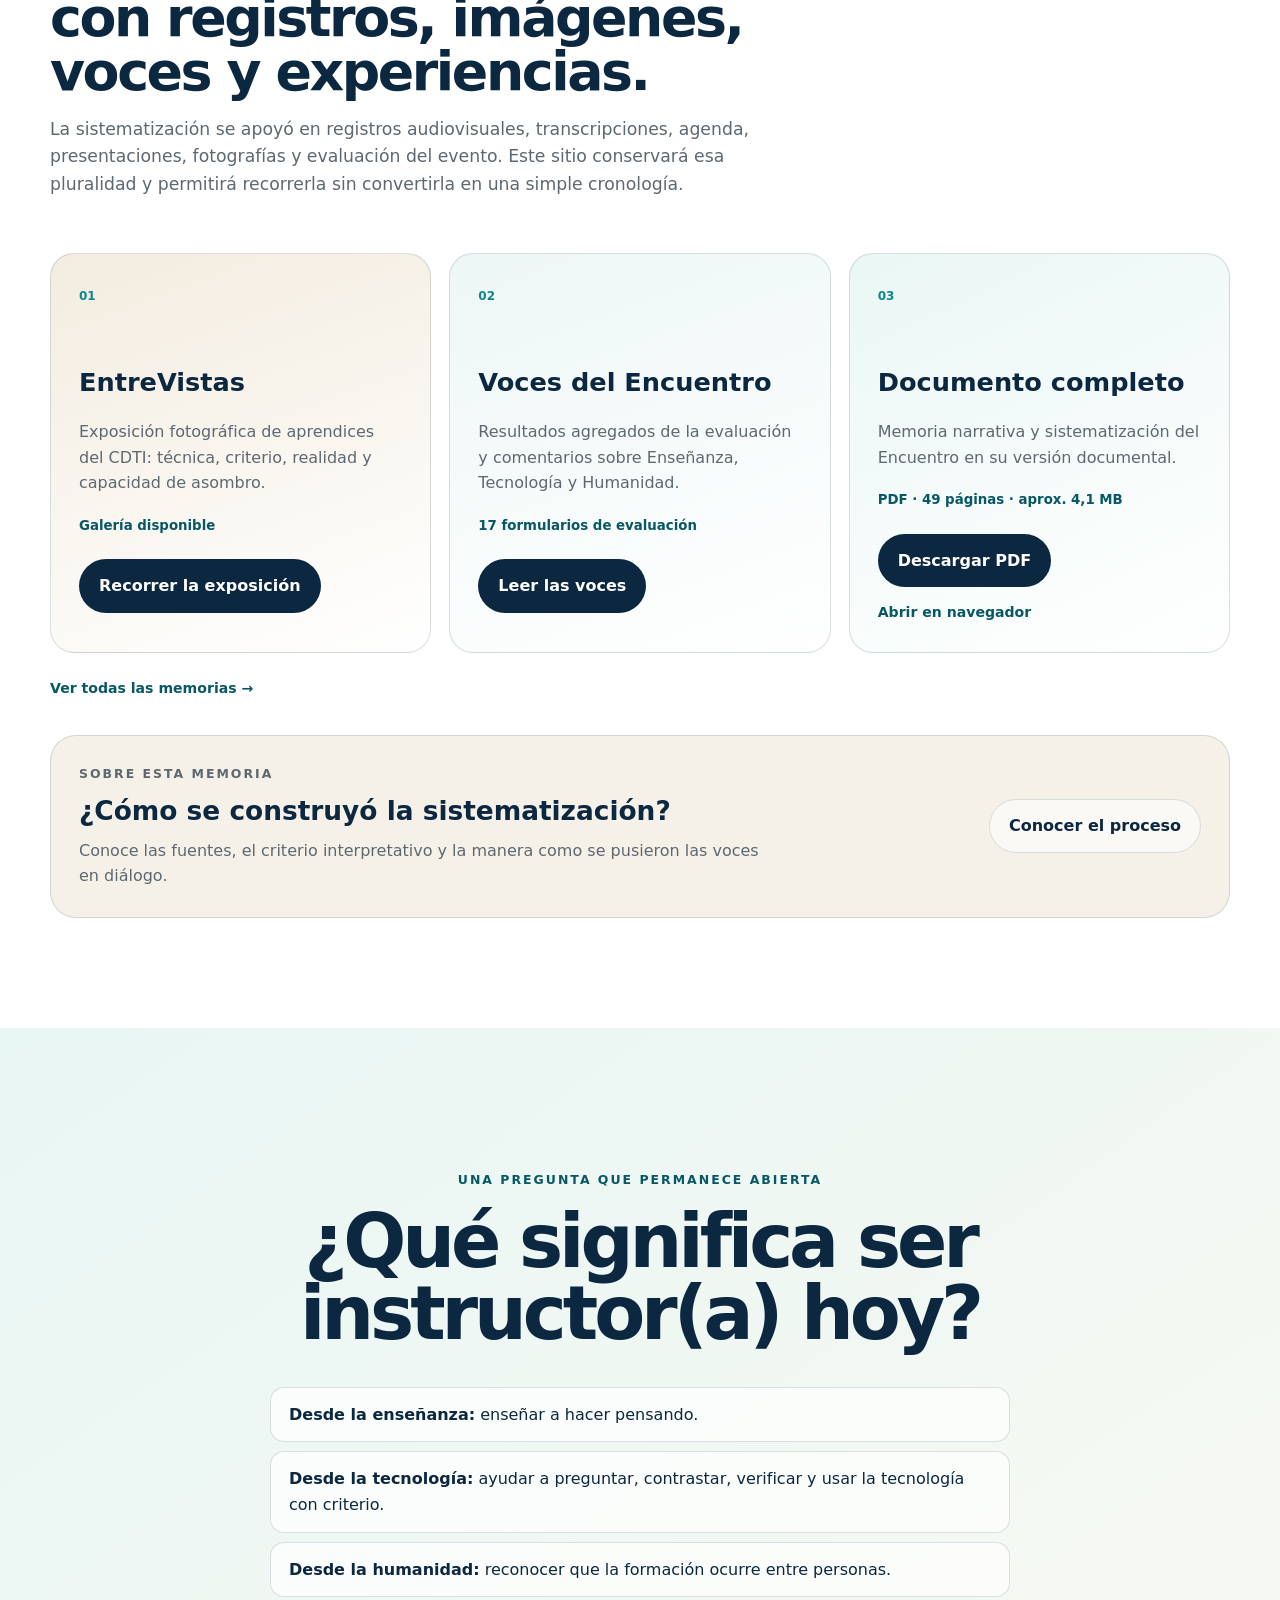
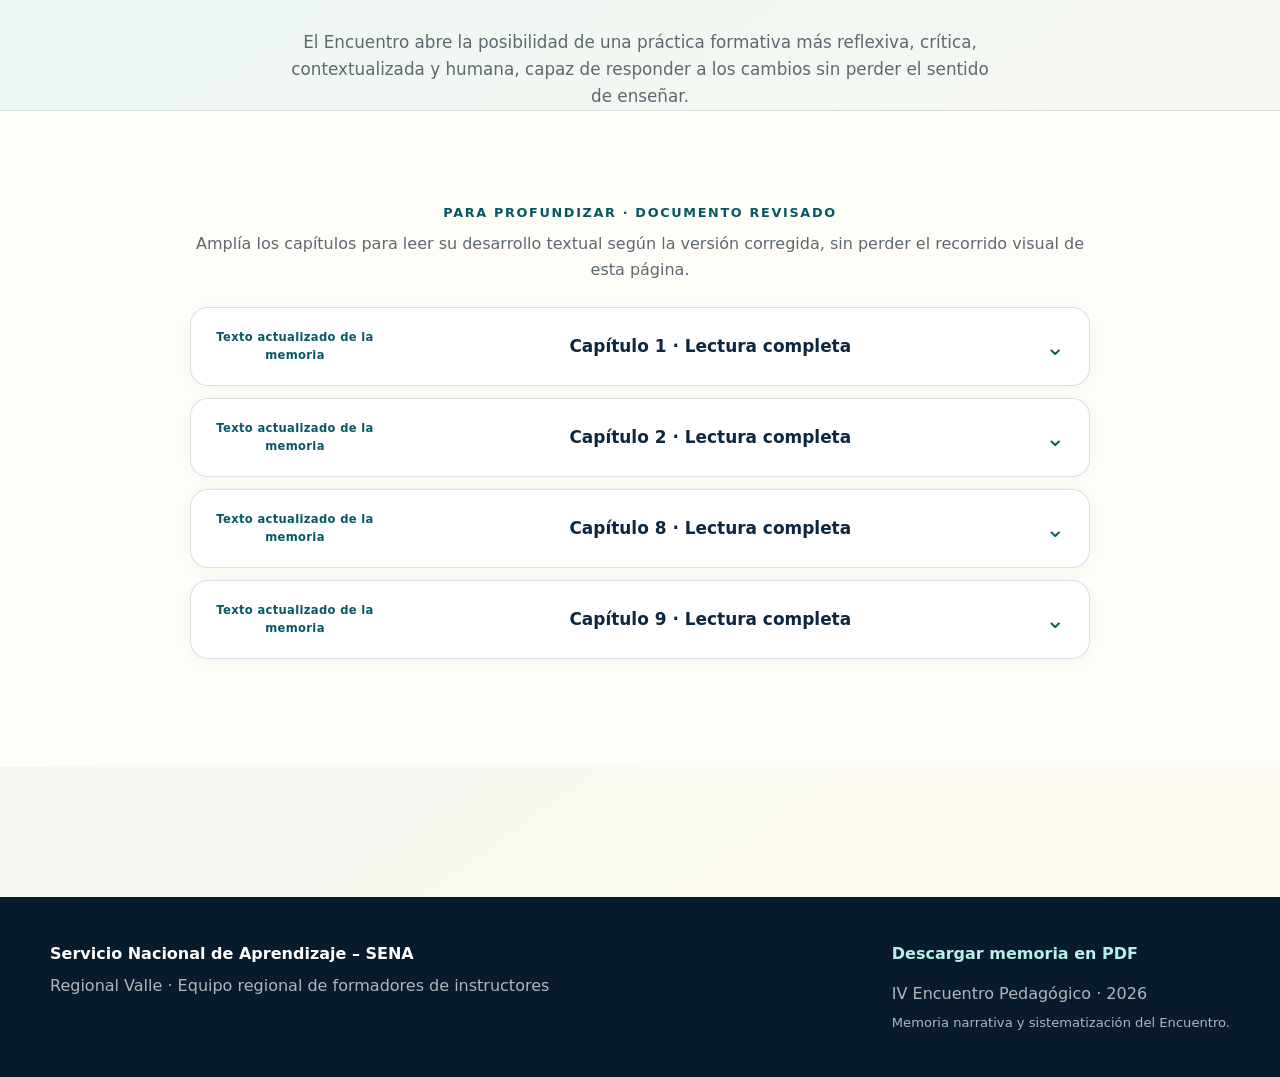
==== commit 470fda1e: "Add files via upload" ====
--- a/index.html
+++ b/index.html
@@ -26,7 +26,7 @@
         <a href="#pregunta">La pregunta</a>
         <a href="#ejes">Los tres ejes</a>
         <a href="#cruces">Cruces y tensiones</a>
-        <a href="#lineas">Líneas gruesas</a>
+        <a href="#lineas">Claves</a>
         <a href="#horizontes">Horizontes</a>
         <a href="memorias.html">Memorias</a>
       </nav>
@@ -239,7 +239,7 @@
     <section id="lineas" class="section lines-section">
       <div class="shell">
         <div class="section-heading reveal">
-          <p class="section-tag">Las líneas gruesas que deja el Encuentro</p>
+          <p class="section-tag">Las claves que deja el Encuentro</p>
           <h2>Tres expresiones condensan el sentido de la conversación.</h2>
         </div>
 
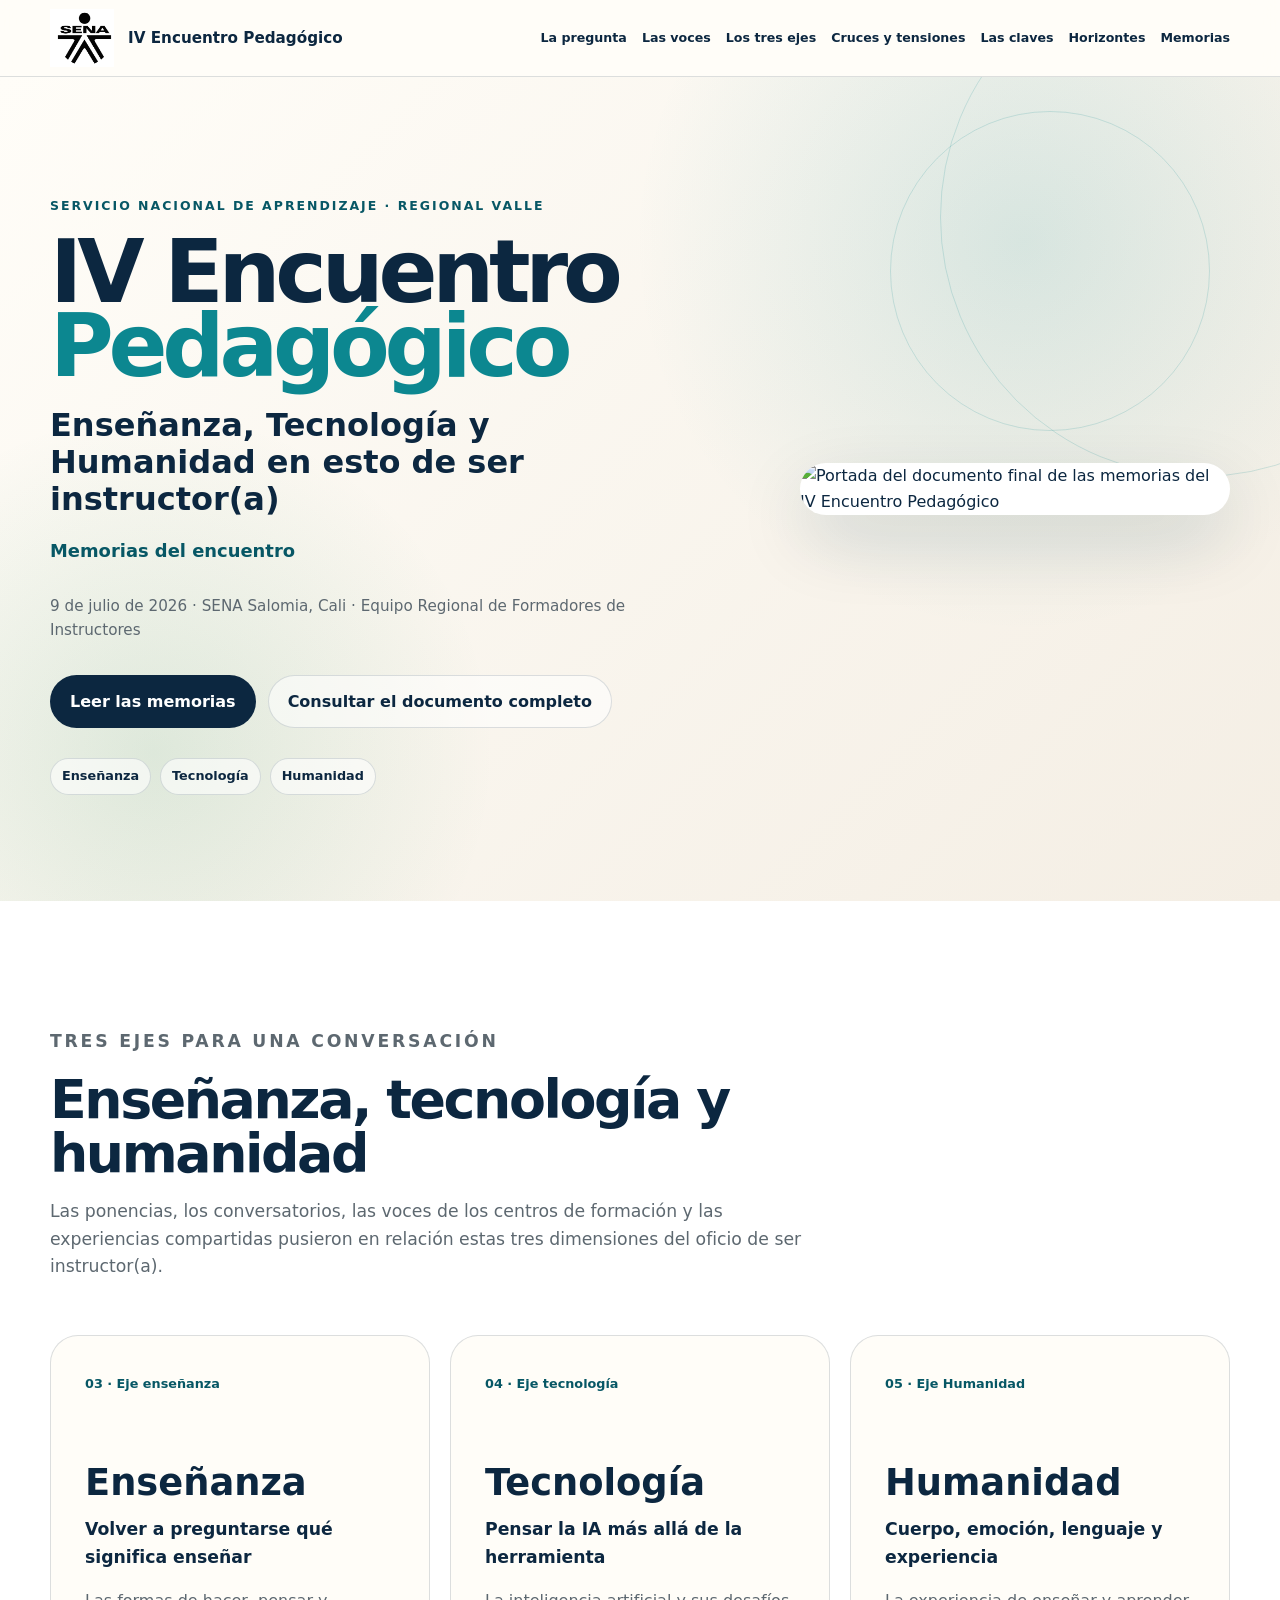
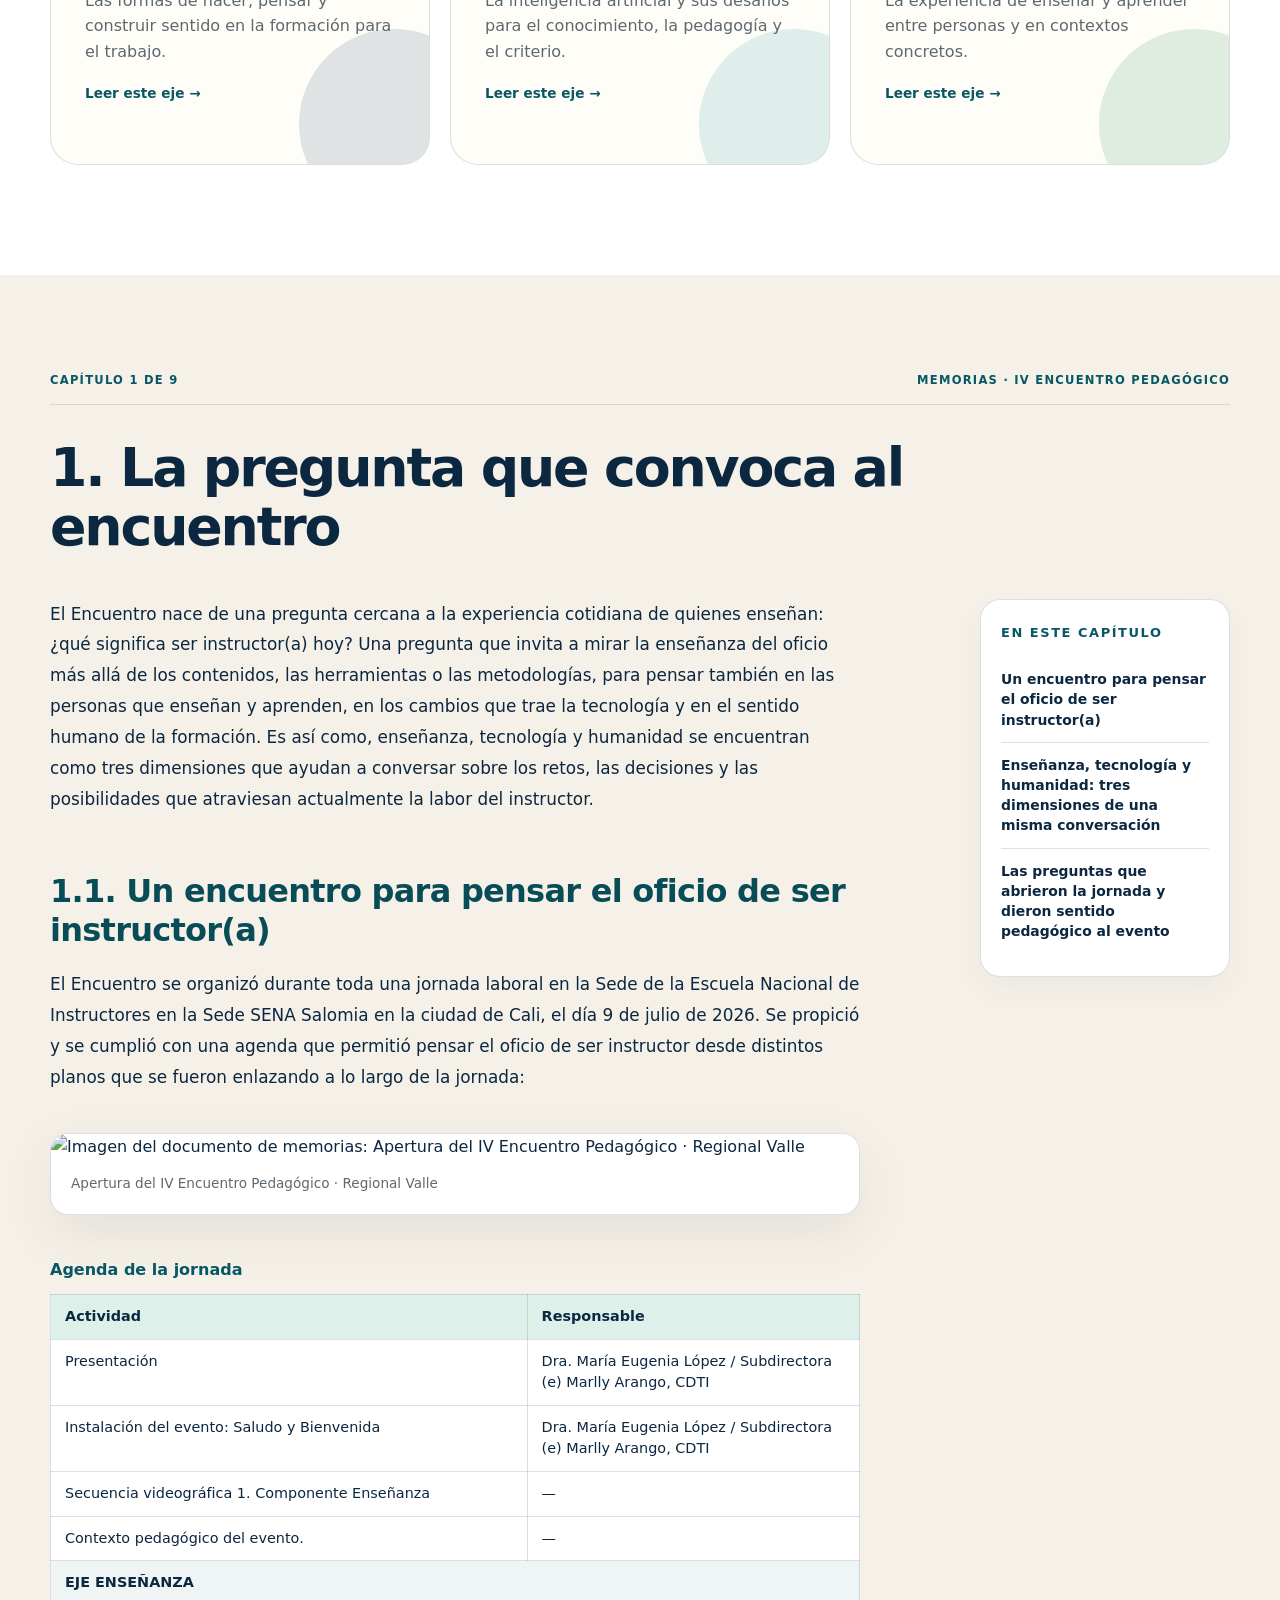
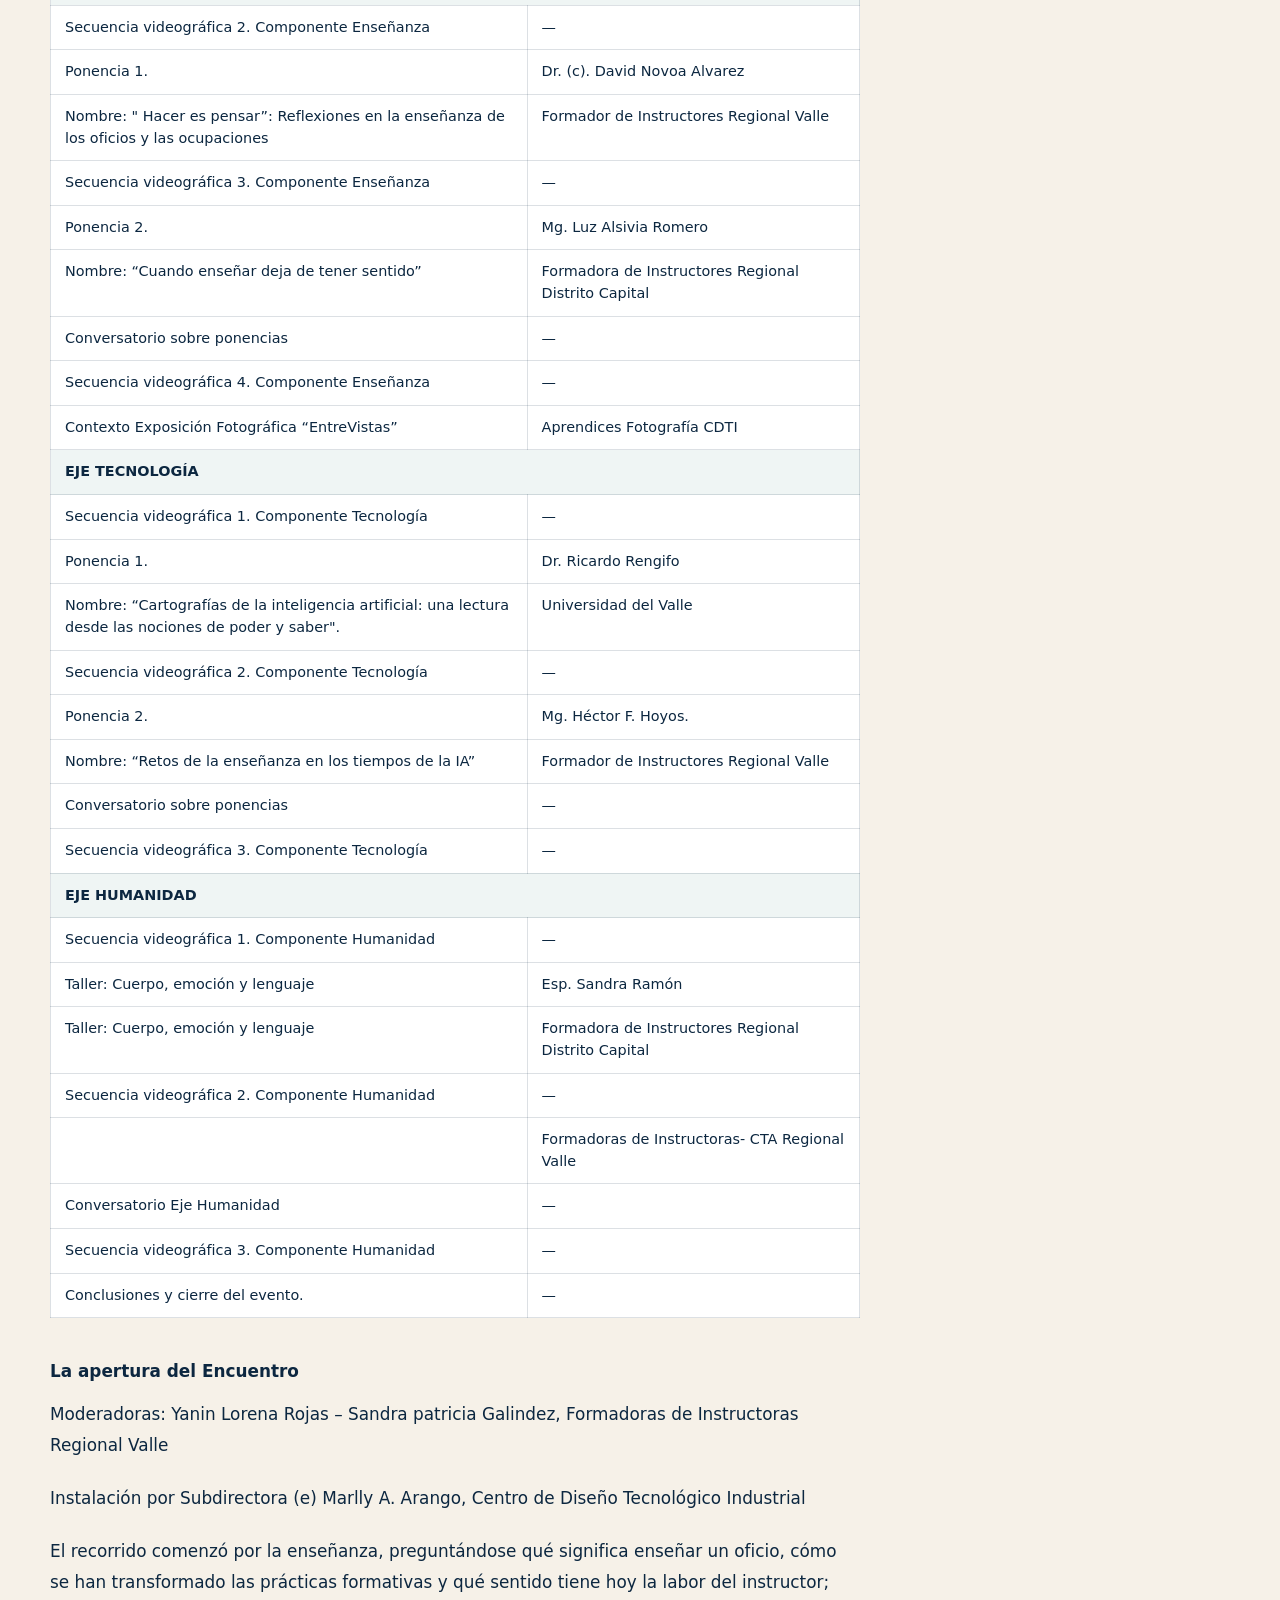
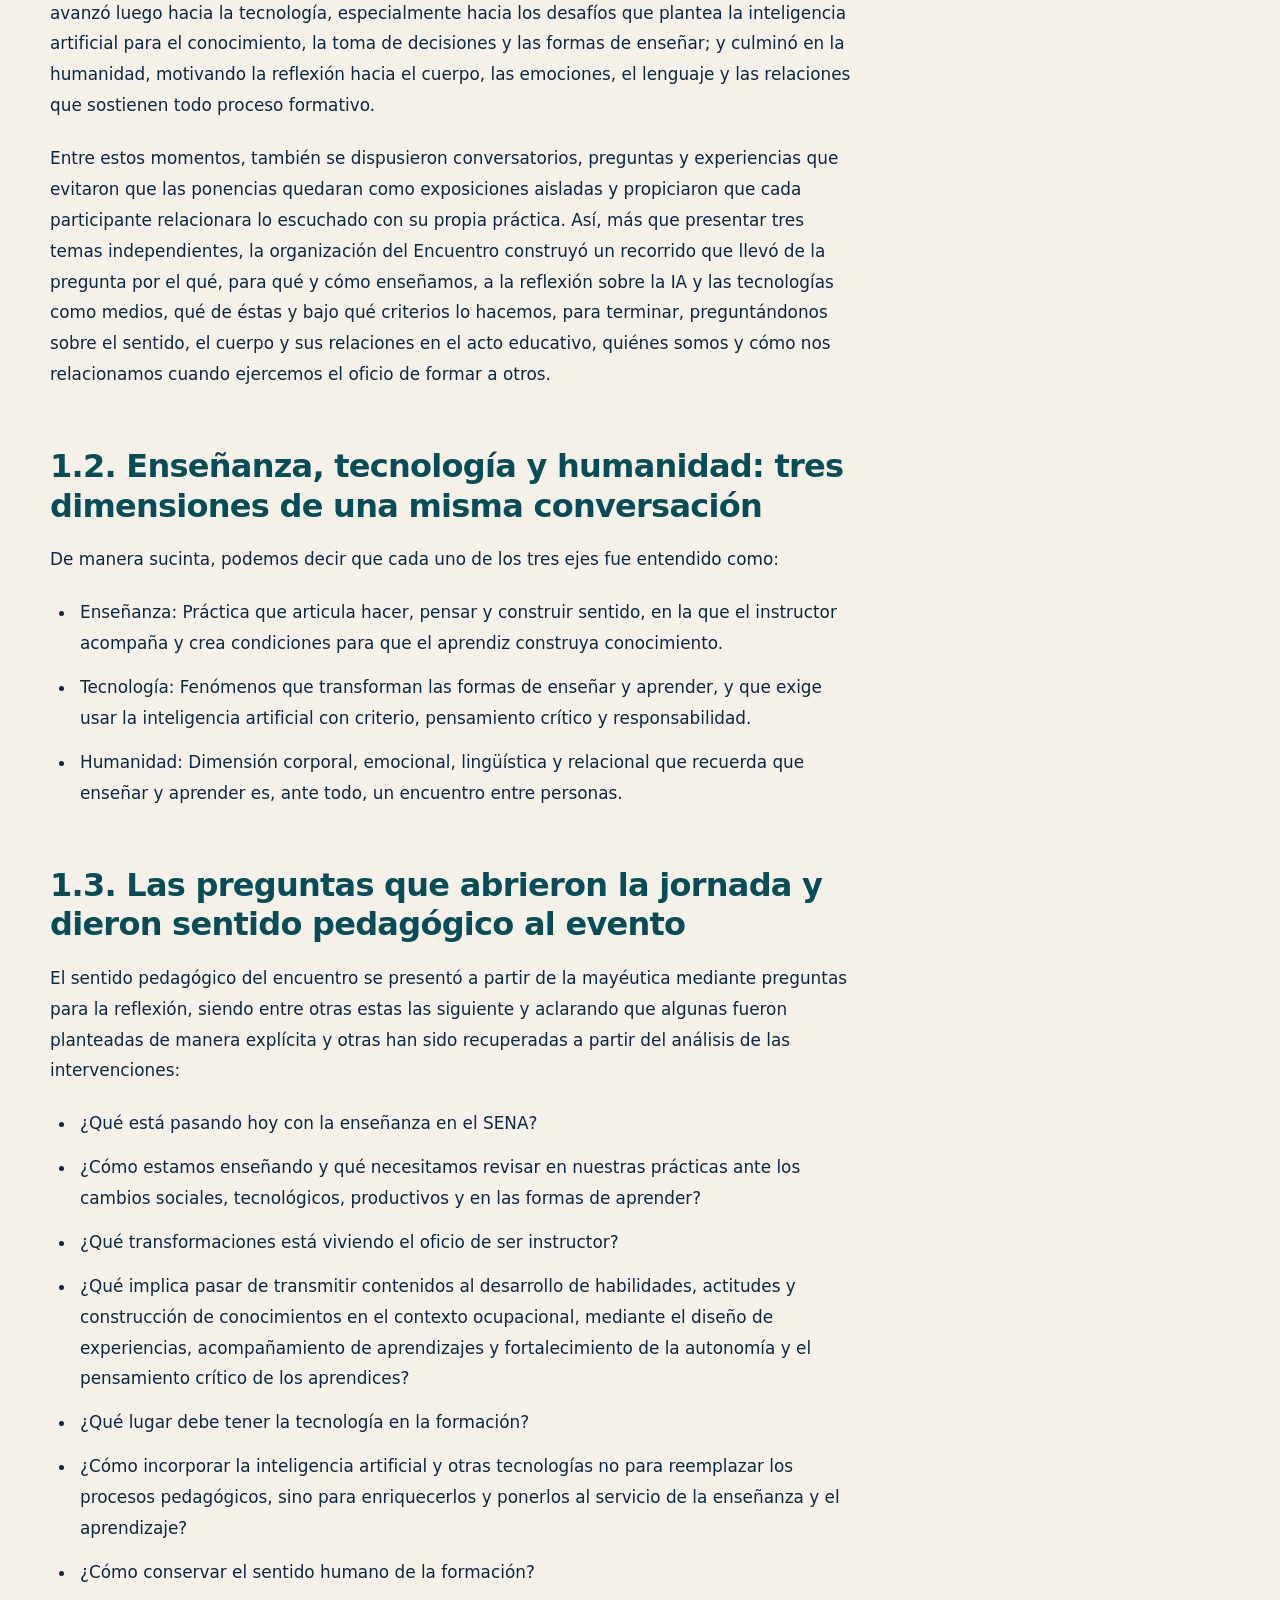
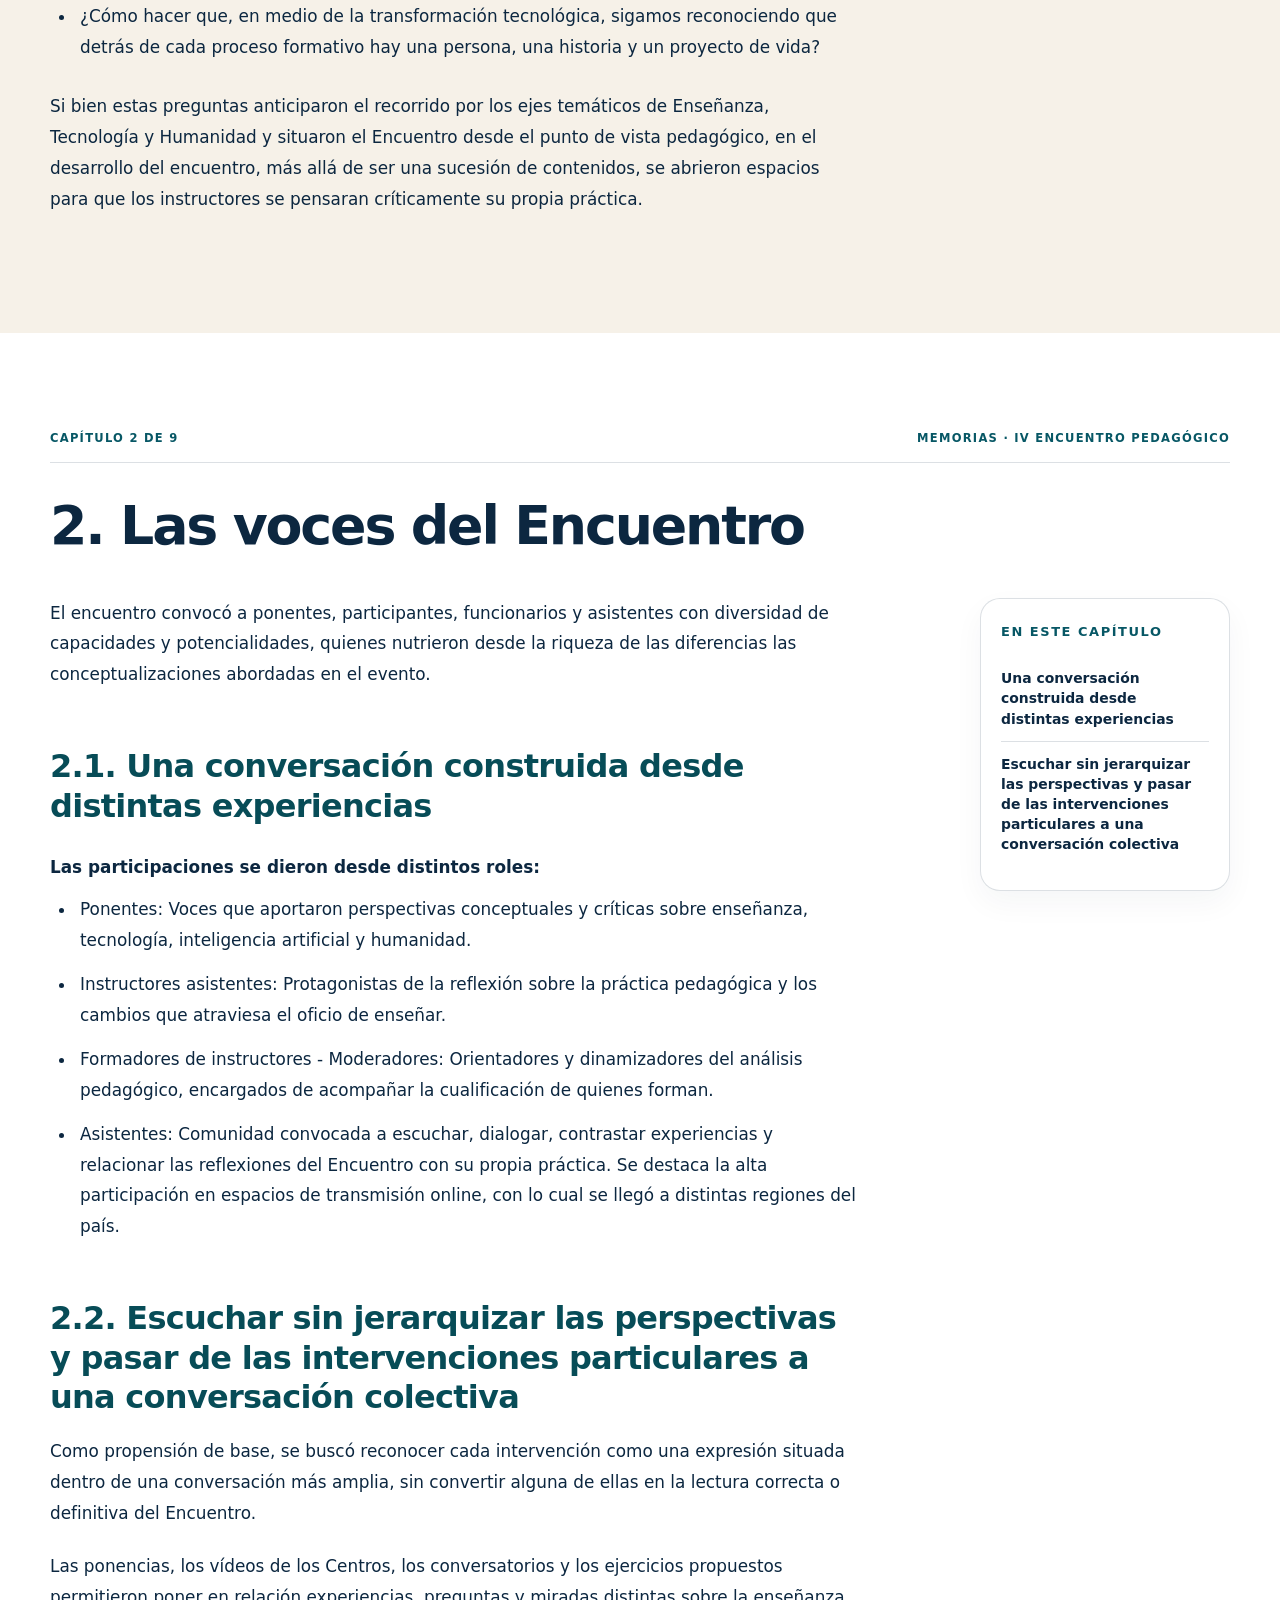
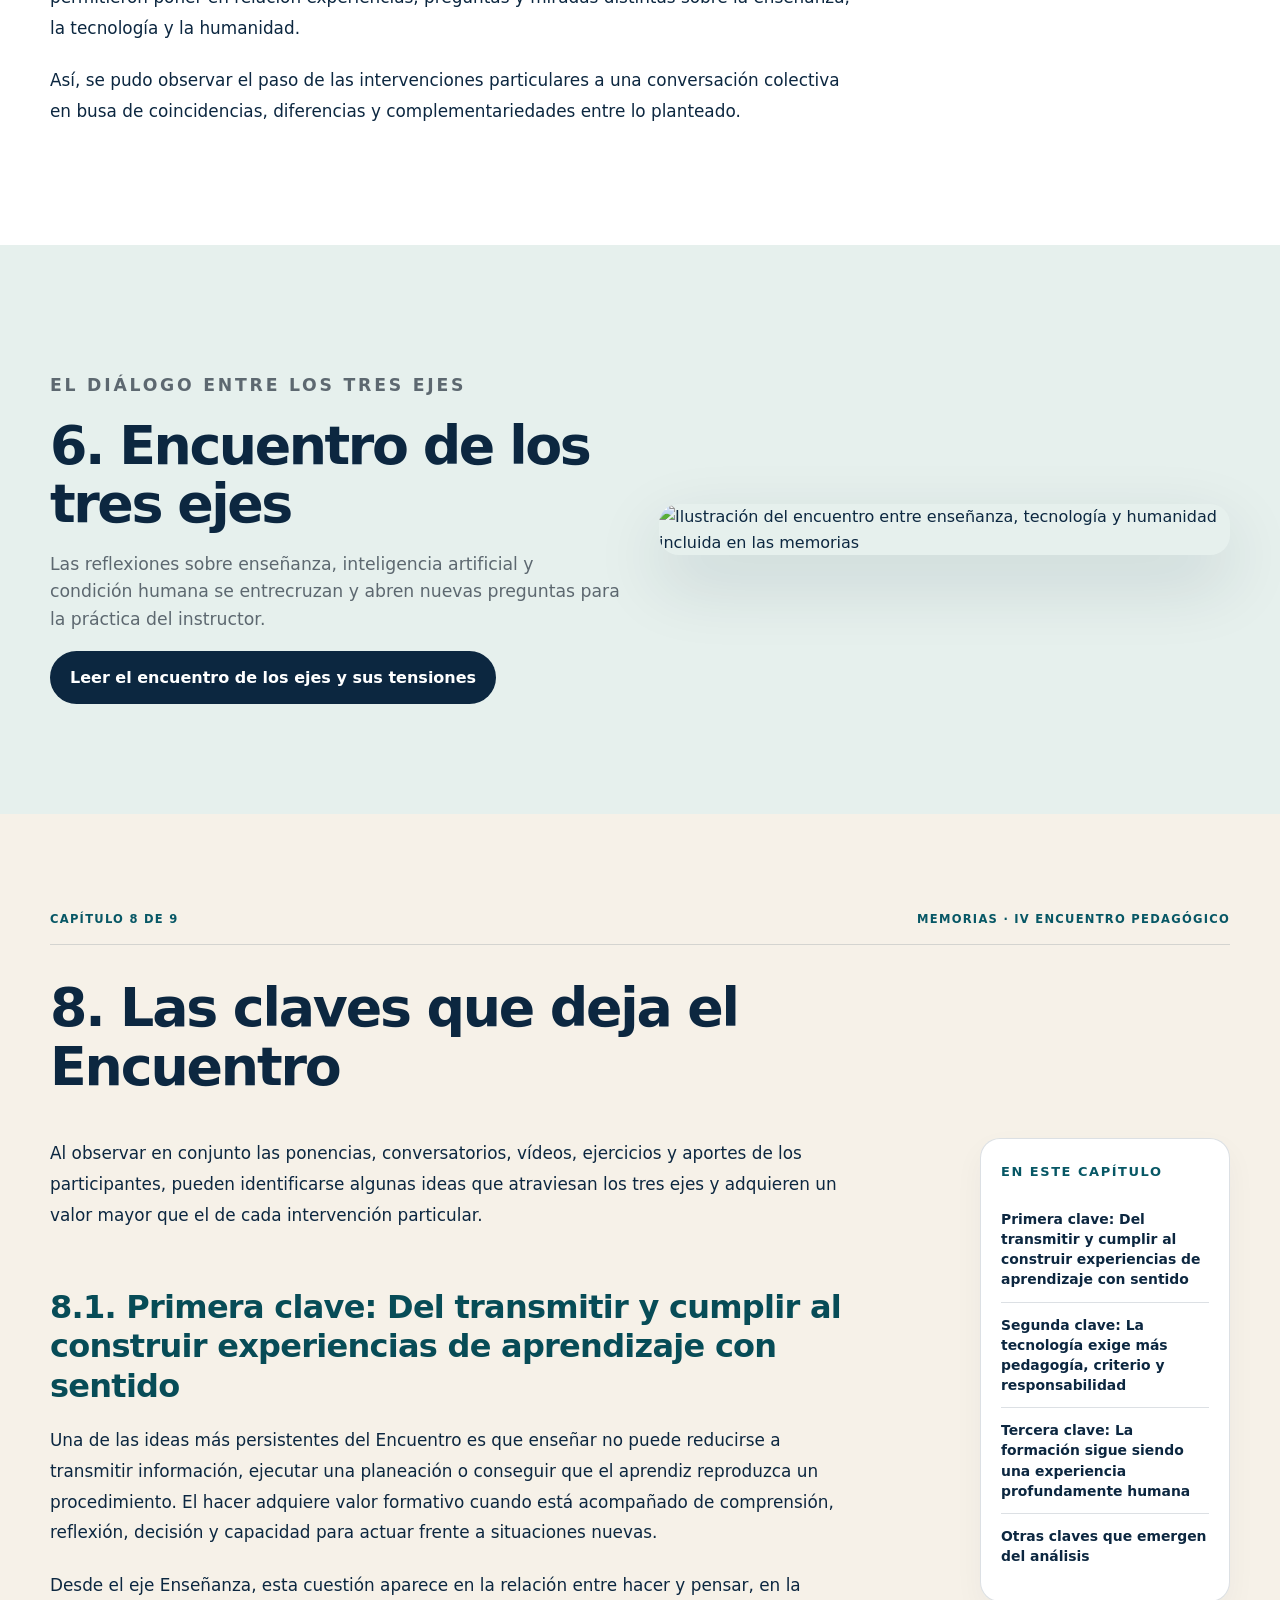
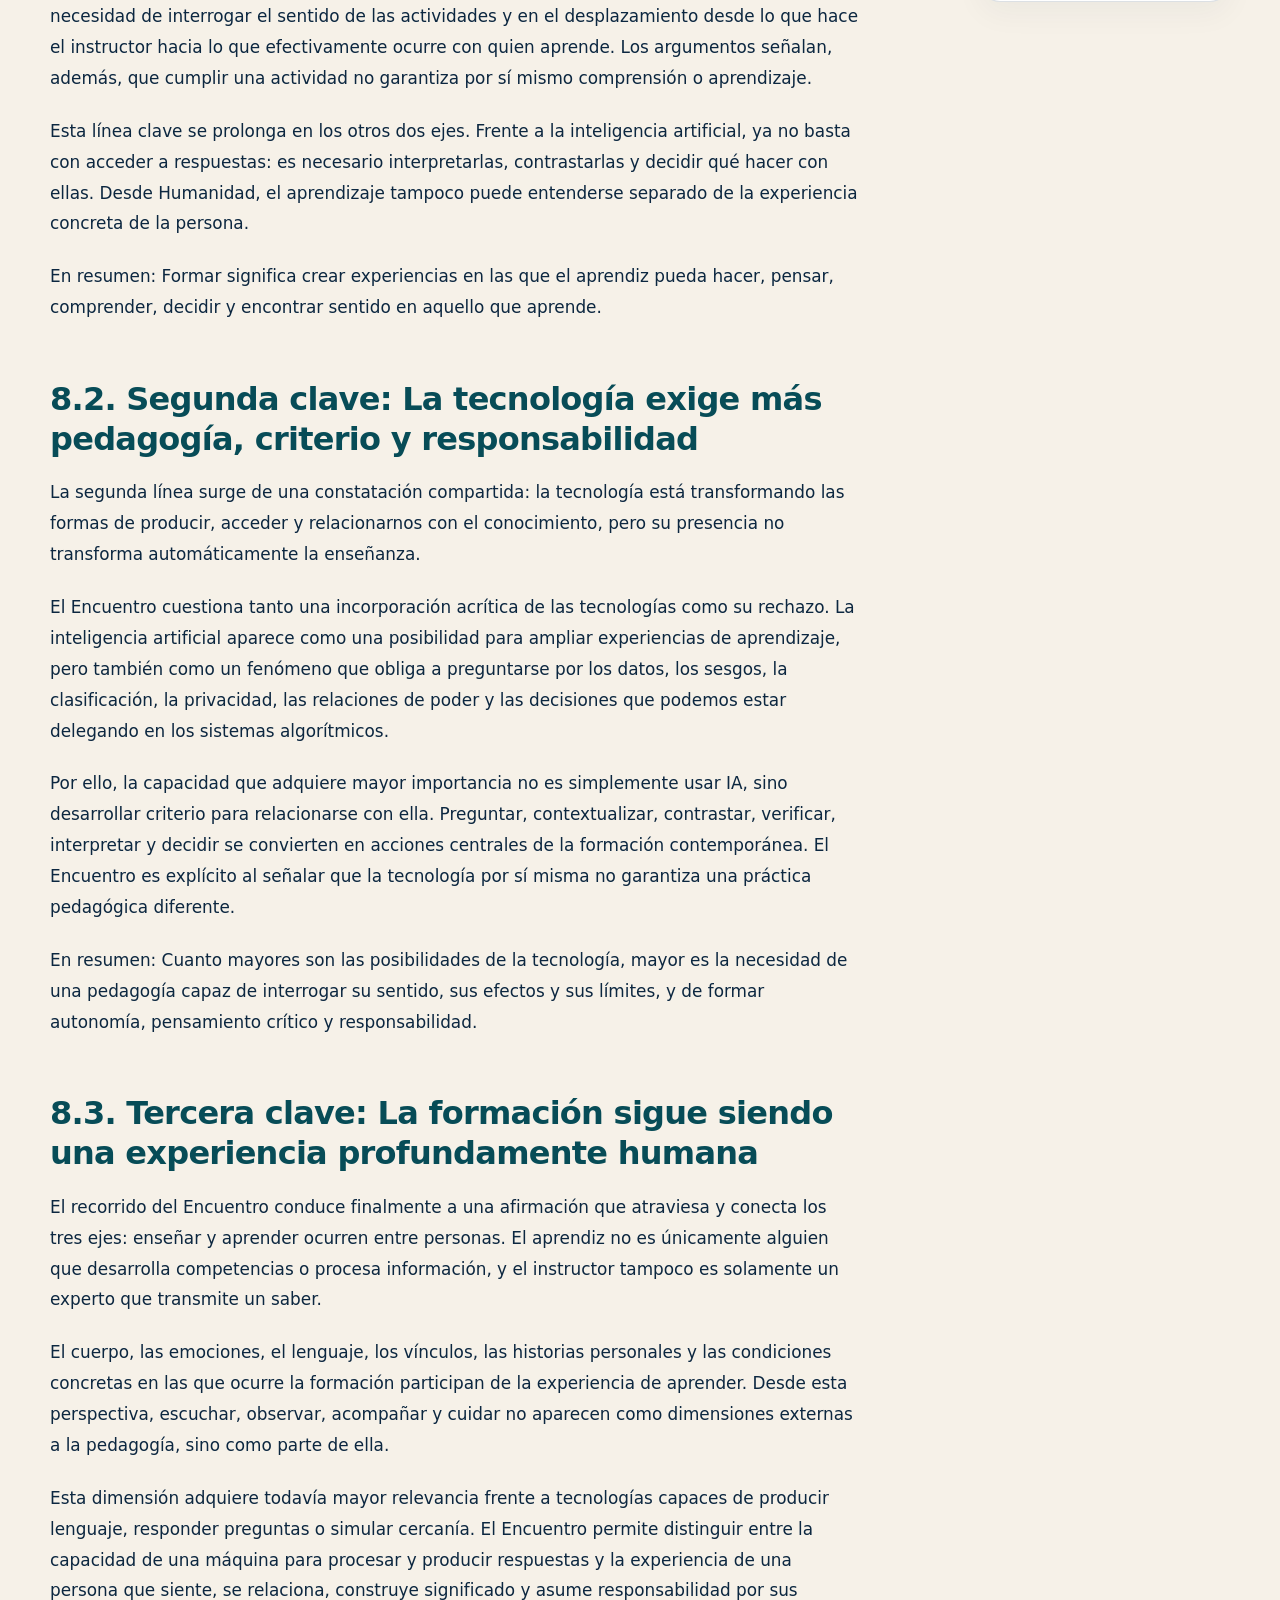
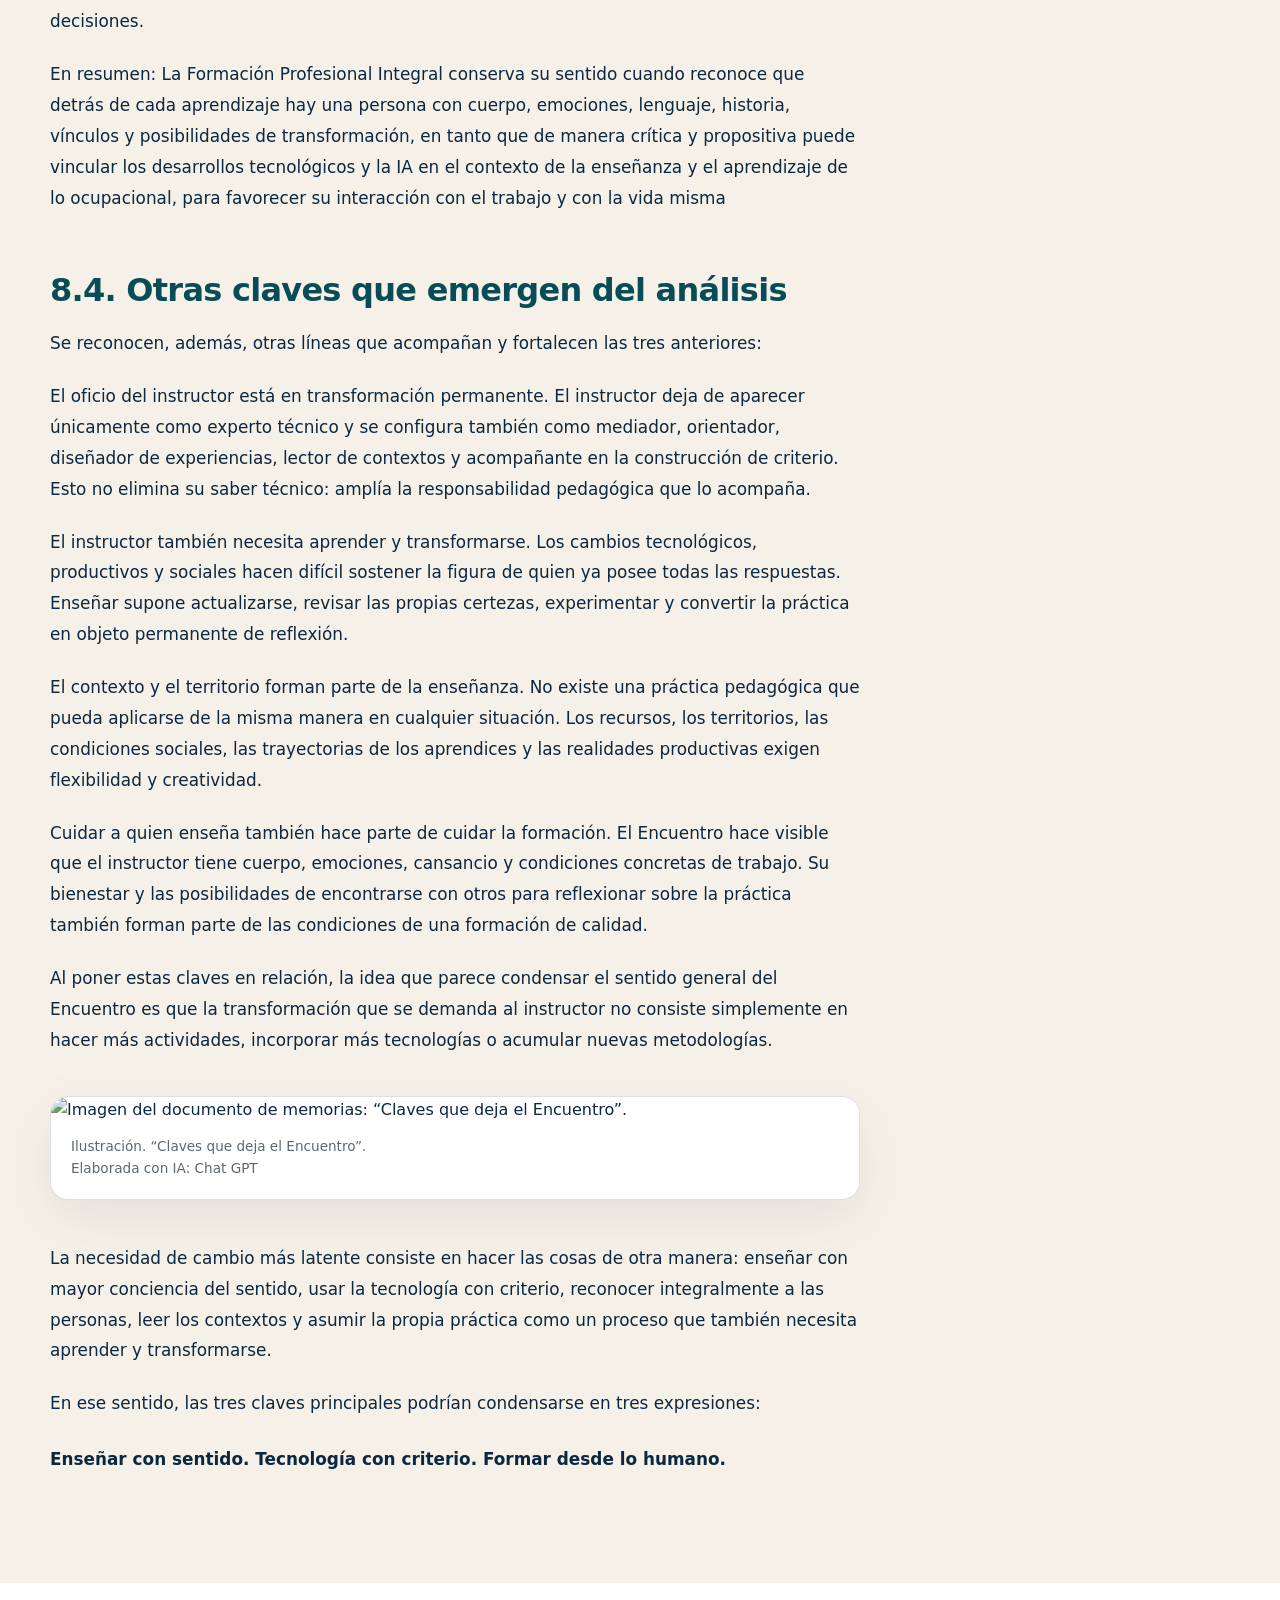
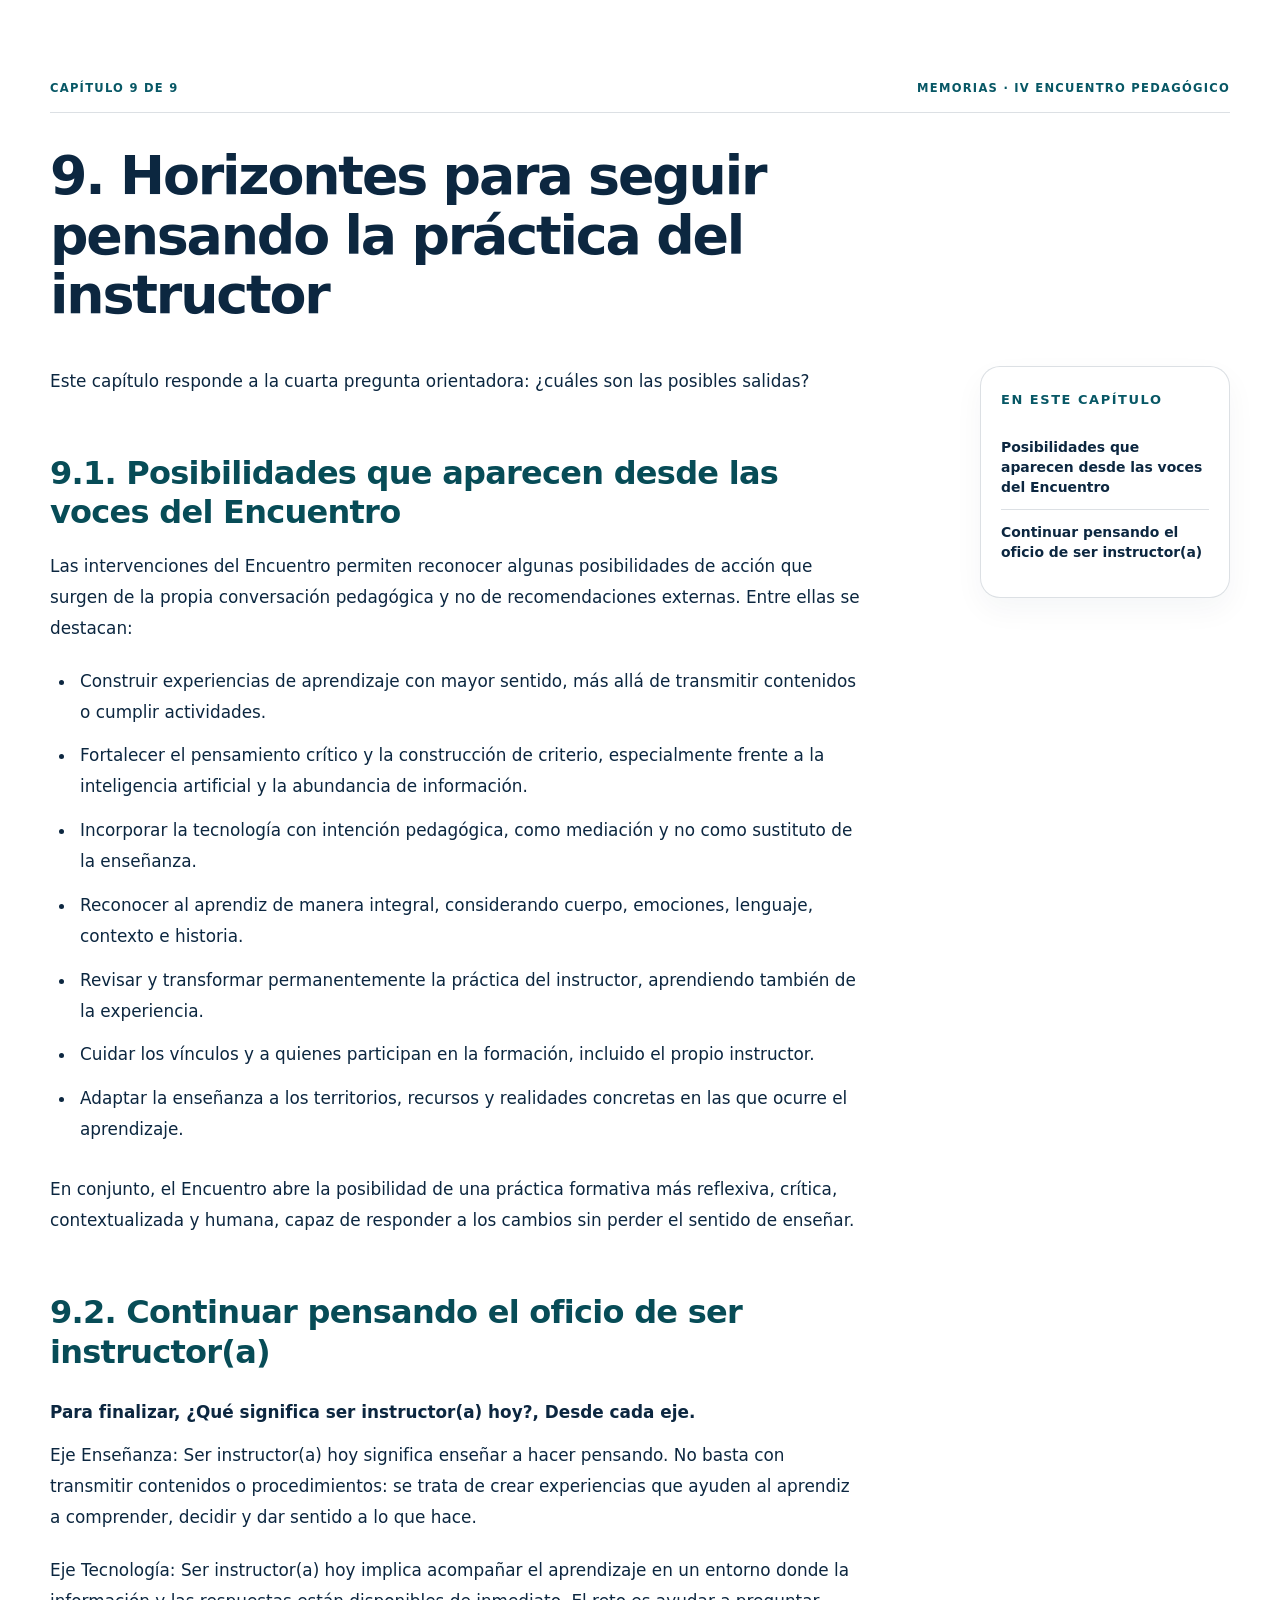
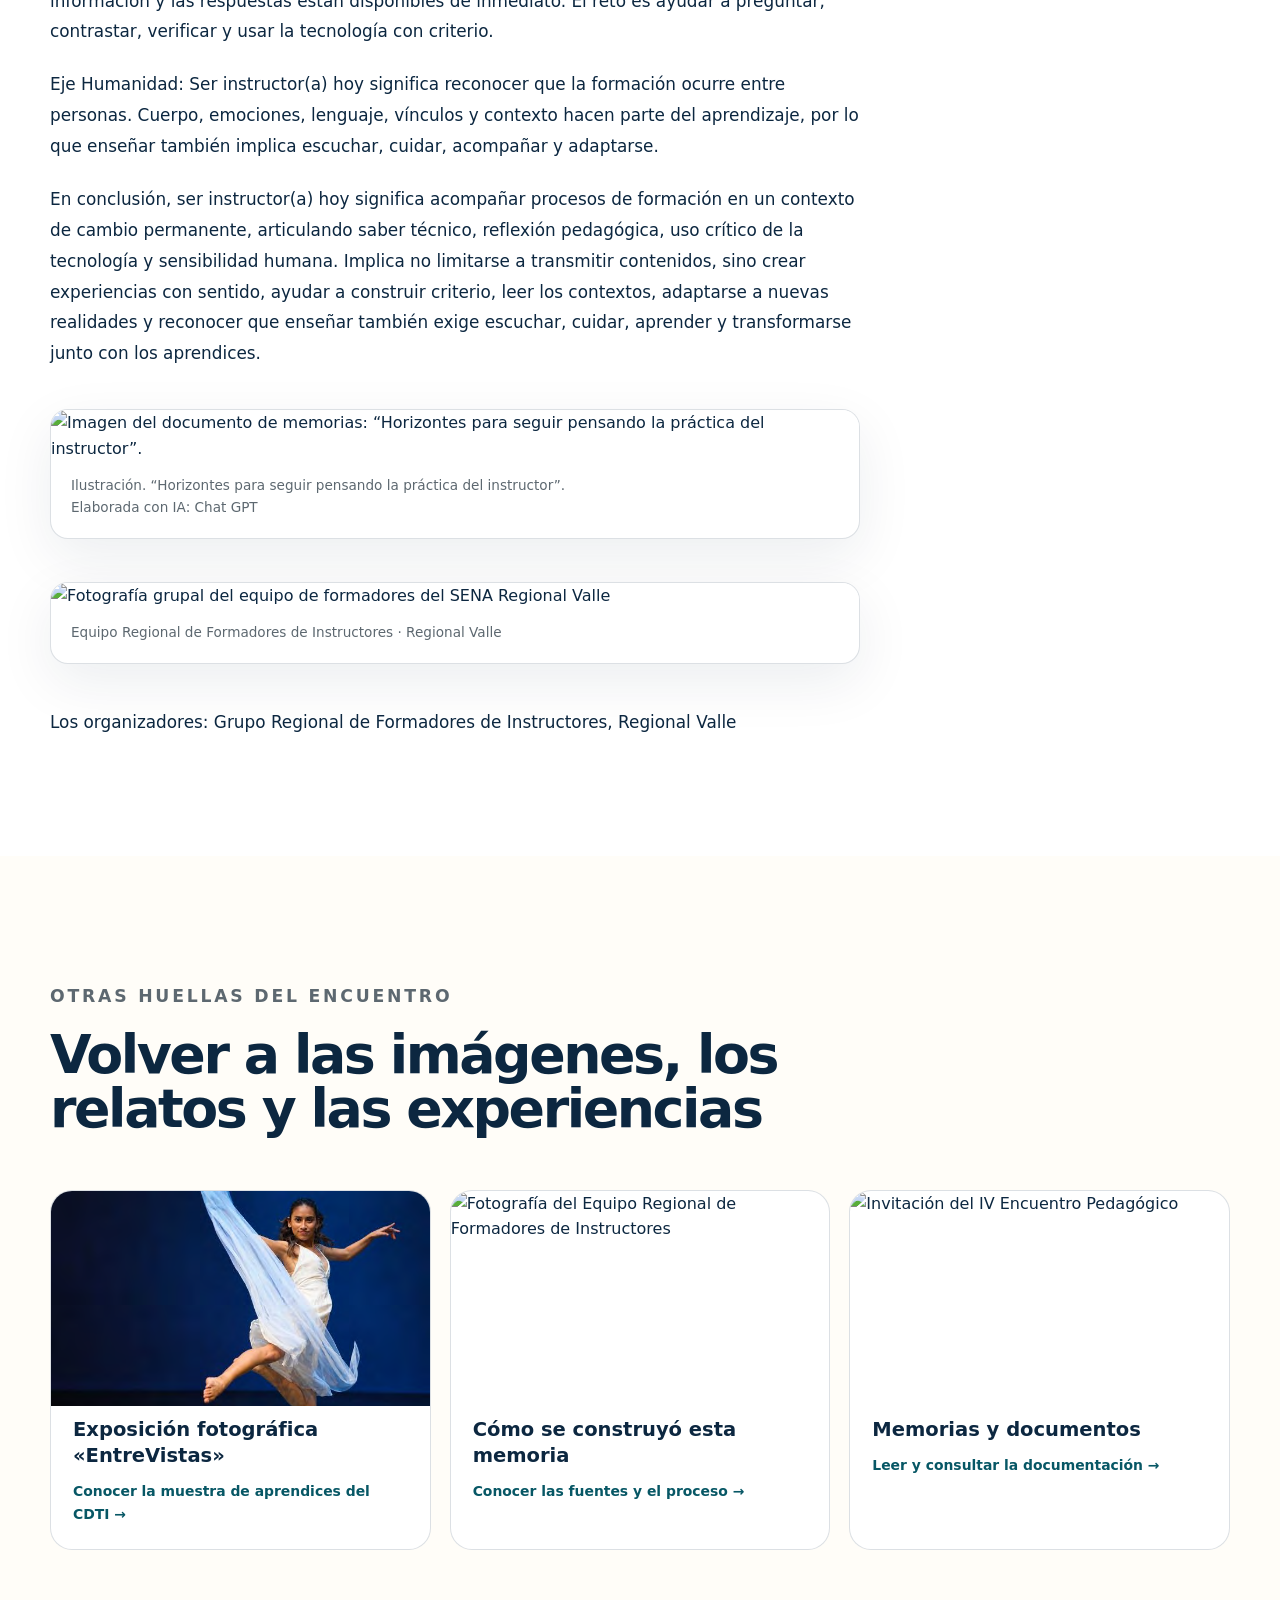
==== commit fb5f9467: "Add files via upload" ====
--- a/index.html
+++ b/index.html
@@ -1,418 +1,185 @@
 <!doctype html>
 <html lang="es">
 <head>
-  <meta charset="utf-8">
-  <meta name="viewport" content="width=device-width, initial-scale=1">
-  <meta name="description" content="Memoria narrativa y sistematización del IV Encuentro Pedagógico: Enseñanza, Tecnología y Humanidad en esto de ser instructor(a).">
-  <title>IV Encuentro Pedagógico | SENA Regional Valle</title>
-  <link rel="stylesheet" href="styles.css">
-  <script defer src="script.js"></script>
-  <link rel="icon" type="image/png" href="assets/branding/logo-sena-negro.png">
-  <meta name="theme-color" content="#0c2740">
+<meta charset="utf-8">
+<meta name="viewport" content="width=device-width, initial-scale=1">
+<meta name="theme-color" content="#0c2740">
+<meta name="description" content="Memorias del IV Encuentro Pedagógico: Enseñanza, Tecnología y Humanidad en esto de ser instructor(a).">
+<title>Inicio | IV Encuentro Pedagógico · SENA Regional Valle</title>
+<link rel="icon" href="assets/branding/logo-sena-negro.png" type="image/png">
+<link rel="stylesheet" href="styles.css">
+<script src="script.js" defer></script>
 </head>
-<body>
-  <a class="skip-link" href="#contenido">Saltar al contenido</a>
-
-  <header class="site-header">
-    <div class="shell nav-wrap">
-      <a class="brand" aria-label="Inicio" href="#inicio"><img class="brand-logo" src="assets/branding/logo-sena-negro.png" alt="Logotipo del SENA"><span class="brand-text">IV Encuentro Pedagógico</span></a>
-
-      <button class="menu-toggle" aria-expanded="false" aria-controls="menu-principal">
-        <span></span><span></span><span></span>
-        <span class="sr-only">Abrir menú</span>
-      </button>
-
-      <nav id="menu-principal" class="main-nav" aria-label="Navegación principal">
-        <a href="#pregunta">La pregunta</a>
-        <a href="#ejes">Los tres ejes</a>
-        <a href="#cruces">Cruces y tensiones</a>
-        <a href="#lineas">Claves</a>
-        <a href="#horizontes">Horizontes</a>
-        <a href="memorias.html">Memorias</a>
-      </nav>
-    </div>
-  </header>
-
-  <main id="contenido">
-    <section id="inicio" class="hero">
-      <div class="hero-orbit orbit-one"></div>
-      <div class="hero-orbit orbit-two"></div>
-      <div class="shell hero-grid">
-        <div class="hero-copy reveal">
-          <p class="eyebrow">Servicio Nacional de Aprendizaje – SENA</p>
-          <h1>IV Encuentro <span>Pedagógico</span></h1>
-          <p class="hero-subtitle">Enseñanza, Tecnología y Humanidad en esto de ser instructor(a)</p>
-          <p class="hero-kicker">Memoria narrativa y sistematización del Encuentro</p>
-          <p class="hero-meta">Equipo Regional de Formadores de Instructores · 9 de julio de 2026 · Cali</p>
-
-          <div class="hero-actions">
-            <a class="button button-primary" href="#pregunta">Recorrer la memoria</a>
-            <a class="button button-secondary" href="docs/memoria-iv-encuentro-pedagogico.pdf" download>Descargar memoria (PDF)</a>
-          </div>
-
-          <nav class="axis-pills" aria-label="Accesos a los ejes del Encuentro">
-            <a href="ejes/ensenanza.html">Enseñanza</a>
-            <a href="ejes/tecnologia.html">Tecnología</a>
-            <a href="ejes/humanidad.html">Humanidad</a>
-          </nav>
-        </div>
-
-        <figure class="cover-card reveal">
-          <img src="assets/portada-iv-encuentro.png" alt="Portada de la memoria narrativa del IV Encuentro Pedagógico">
-        </figure>
-      </div>
-    </section>
-
-    <section id="pregunta" class="question-section section">
-      <div class="shell narrow reveal">
-        <p class="section-tag">La pregunta que convoca</p>
-        <h2>¿Qué significa ser instructor(a) hoy?</h2>
-        <p class="lead">
-          Una pregunta que invita a mirar la enseñanza del oficio más allá de los contenidos, las herramientas
-          o las metodologías, para pensar también en las personas que enseñan y aprenden,
-          en los cambios que trae la tecnología y en el sentido humano de la formación.
-        </p>
-        <a class="text-link" href="#ejes">Entrar en la conversación <span aria-hidden="true">↓</span></a>
-      </div>
-    </section>
-
-    <section id="ejes" class="section axes-section">
-      <div class="shell">
-        <div class="section-heading reveal">
-          <p class="section-tag">Tres dimensiones de una misma conversación</p>
-          <h2>Tres puertas para volver a mirar la práctica</h2>
-          <p>
-            Los ejes no funcionan como temas aislados. Cada uno abre preguntas que se conectan
-            con los otros y permiten pensar el oficio del instructor desde perspectivas complementarias
-            y, en algunos casos, tensionadas.
-          </p>
-        </div>
-
-        <div class="axes-grid">
-          <article class="axis-card axis-teaching reveal">
-            <span class="axis-number">01</span>
-            <h3>Enseñanza</h3>
-            <p class="axis-motto">Hacer. Pensar. Construir sentido.</p>
-            <p>
-              La enseñanza aparece como una práctica en la que hacer y pensar permanecen vinculados
-              y en la que el instructor crea condiciones para que el aprendiz comprenda y dé sentido
-              a lo que hace.
-            </p>
-            <ul class="keyword-list" aria-label="Conceptos asociados a Enseñanza">
-              <li>oficio</li><li>experiencia</li><li>sentido</li><li>aprendizaje</li>
-            </ul>
-            <a class="card-link" href="ejes/ensenanza.html">Explorar Enseñanza →</a>
-          </article>
-
-          <article class="axis-card axis-tech reveal">
-            <span class="axis-number">02</span>
-            <h3>Tecnología</h3>
-            <p class="axis-motto">Preguntar. Comprender. Usar con criterio.</p>
-            <p>
-              La inteligencia artificial amplía posibilidades, pero también plantea preguntas
-              sobre autonomía, responsabilidad, información, poder y criterio pedagógico.
-            </p>
-            <ul class="keyword-list" aria-label="Conceptos asociados a Tecnología">
-              <li>IA</li><li>criterio</li><li>poder</li><li>autonomía</li>
-            </ul>
-            <a class="card-link" href="ejes/tecnologia.html">Explorar Tecnología →</a>
-          </article>
-
-          <article class="axis-card axis-human reveal">
-            <span class="axis-number">03</span>
-            <h3>Humanidad</h3>
-            <p class="axis-motto">Cuerpo. Emoción. Lenguaje. Relaciones.</p>
-            <p>
-              La formación sigue ocurriendo entre personas. Cuerpo, emociones, lenguaje,
-              vínculos, historia y contexto participan del aprendizaje y del acto de enseñar.
-            </p>
-            <ul class="keyword-list" aria-label="Conceptos asociados a Humanidad">
-              <li>cuerpo</li><li>emoción</li><li>lenguaje</li><li>cuidado</li>
-            </ul>
-            <a class="card-link" href="ejes/humanidad.html">Explorar Humanidad →</a>
-          </article>
-        </div>
-      </div>
-    </section>
-
-    <section class="questions-section section">
-      <div class="shell">
-        <div class="section-heading light reveal">
-          <p class="section-tag">Preguntas que abrieron la jornada</p>
-          <h2>El Encuentro no buscó responderlas de una sola manera.</h2>
-          <p>Las puso en conversación.</p>
-        </div>
-        <div class="questions-grid">
-          <p class="question-card reveal">¿Qué está pasando hoy con la enseñanza en el SENA?</p>
-          <p class="question-card reveal">¿Qué transformaciones está viviendo el oficio de ser instructor?</p>
-          <p class="question-card reveal">¿Qué implica pasar de transmitir contenidos a diseñar experiencias de aprendizaje?</p>
-          <p class="question-card reveal">¿Qué lugar debe tener la tecnología en la formación?</p>
-          <p class="question-card reveal">¿Cómo incorporar la inteligencia artificial sin sustituir los procesos pedagógicos?</p>
-          <p class="question-card reveal">¿Cómo conservar el sentido humano de la formación?</p>
-        </div>
-      </div>
-    </section>
-
-    <section id="voces" class="section voices-section">
-      <div class="shell">
-        <div class="section-heading reveal">
-          <p class="section-tag">Las voces del Encuentro</p>
-          <h2>Distintas experiencias, una conversación compartida</h2>
-          <p>
-            Las ponencias fueron puntos de entrada a una conversación más amplia, enriquecida por
-            las intervenciones, preguntas y experiencias de quienes participaron en la jornada.
-          </p>
-        </div>
-
-        <div class="voices-grid">
-          <article class="voice-card reveal">
-            <span class="voice-axis">Enseñanza</span>
-            <h3>David Novoa Álvarez</h3>
-            <p>“Hacer es pensar”: reflexiones en la enseñanza de los oficios y las ocupaciones.</p>
-          </article>
-          <article class="voice-card reveal">
-            <span class="voice-axis">Enseñanza</span>
-            <h3>Luz Alsivia Romero Gutiérrez</h3>
-            <p>Cuando enseñar deja de tener sentido.</p>
-          </article>
-          <article class="voice-card reveal">
-            <span class="voice-axis">Tecnología</span>
-            <h3>Ricardo Rengifo Cruz</h3>
-            <p>Cartografías de la inteligencia artificial: una lectura desde las nociones de poder y saber.</p>
-          </article>
-          <article class="voice-card reveal">
-            <span class="voice-axis">Tecnología</span>
-            <h3>Héctor Fabio Hoyos Giraldo</h3>
-            <p>Retos de la enseñanza en los tiempos de la inteligencia artificial.</p>
-          </article>
-          <article class="voice-card reveal voice-featured">
-            <span class="voice-axis">Humanidad</span>
-            <h3>Sandra Ramón Velásquez</h3>
-            <p>Cuerpo, emoción y lenguaje.</p>
-          </article>
-          <article class="voice-card reveal voice-community">
-            <span class="voice-axis">Conversación colectiva</span>
-            <h3>Participantes del Encuentro</h3>
-            <p>Preguntas, intervenciones, experiencias, resonancias y tensiones que ampliaron los tres ejes.</p>
-          </article>
-        </div>
-      </div>
-    </section>
-
-    <section id="cruces" class="section crossings-section">
-      <div class="shell crossings-grid">
-        <div class="crossings-copy reveal">
-          <p class="section-tag">Cuando los tres ejes se encuentran</p>
-          <h2>Ser instructor(a) hoy está en la intersección.</h2>
-          <p>
-            Las preguntas más fértiles aparecen cuando enseñanza, tecnología y humanidad dejan
-            de mirarse por separado.
-          </p>
-
-          <div class="cross-question">
-            <strong>Enseñanza + Tecnología</strong>
-            <span>¿Cómo cambia la enseñanza cuando cambia la manera de acceder al conocimiento?</span>
-          </div>
-          <div class="cross-question">
-            <strong>Tecnología + Humanidad</strong>
-            <span>¿Qué significa comprender, decidir y asumir responsabilidad cuando una máquina puede producir respuestas?</span>
-          </div>
-          <div class="cross-question">
-            <strong>Enseñanza + Humanidad</strong>
-            <span>¿Qué hace que una experiencia de formación tenga realmente sentido?</span>
-          </div>
-          <a class="button button-primary cross-cta" href="cruces-y-tensiones.html">Explorar cruces y tensiones</a>
-        </div>
-
-
-        <figure class="cross-illustration reveal">
-          <img src="assets/graphics/cruces-ser-instructor-hoy.png"
-               alt="Ilustración editorial que muestra la relación entre Enseñanza, Tecnología y Humanidad, con la idea central de ser instructor(a) hoy">
-          <figcaption>
-            Imagen conceptual para representar el cruce entre Enseñanza, Tecnología y Humanidad.
-          </figcaption>
-        </figure>
-
-      </div>
-    </section>
-
-    <section id="lineas" class="section lines-section">
-      <div class="shell">
-        <div class="section-heading reveal">
-          <p class="section-tag">Las claves que deja el Encuentro</p>
-          <h2>Tres expresiones condensan el sentido de la conversación.</h2>
-        </div>
-
-        <div class="big-lines">
-          <article class="big-line reveal"><span>01</span><h3>Enseñar con sentido.</h3></article>
-          <article class="big-line reveal"><span>02</span><h3>Tecnología con criterio.</h3></article>
-          <article class="big-line reveal"><span>03</span><h3>Formar desde lo humano.</h3></article>
-        </div>
-
-        <div class="emergent-grid">
-          <article class="mini-card reveal"><h4>El oficio se transforma</h4><p>El instructor amplía su papel como mediador, orientador, diseñador de experiencias y lector de contextos.</p></article>
-          <article class="mini-card reveal"><h4>El instructor también aprende</h4><p>Enseñar supone actualizarse, revisar certezas, experimentar y convertir la práctica en objeto de reflexión.</p></article>
-          <article class="mini-card reveal"><h4>El territorio importa</h4><p>Las condiciones sociales, productivas y las trayectorias de los aprendices demandan flexibilidad y lectura del contexto.</p></article>
-          <article class="mini-card reveal"><h4>Cuidar a quien enseña</h4><p>El bienestar del instructor y los espacios para pensar la práctica también forman parte de las condiciones de la formación.</p></article>
-        </div>
-      </div>
-    </section>
-
-    <section id="horizontes" class="section horizons-section">
-      <div class="shell">
-        <div class="section-heading light reveal">
-          <p class="section-tag">Horizontes para seguir pensando la práctica</p>
-          <h2>Posibilidades que surgen de las voces del Encuentro.</h2>
-        </div>
-        <div class="horizon-list">
-          <div class="horizon reveal"><span>01</span><p>Construir experiencias de aprendizaje con mayor sentido, más allá de transmitir contenidos o cumplir actividades.</p></div>
-          <div class="horizon reveal"><span>02</span><p>Fortalecer el pensamiento crítico y la construcción de criterio, especialmente frente a la inteligencia artificial y la abundancia de información.</p></div>
-          <div class="horizon reveal"><span>03</span><p>Incorporar la tecnología con intención pedagógica, como mediación y no como sustituto de la enseñanza.</p></div>
-          <div class="horizon reveal"><span>04</span><p>Reconocer al aprendiz de manera integral, considerando cuerpo, emociones, lenguaje, contexto e historia.</p></div>
-          <div class="horizon reveal"><span>05</span><p>Revisar y transformar permanentemente la práctica del instructor, aprendiendo también de la experiencia.</p></div>
-          <div class="horizon reveal"><span>06</span><p>Cuidar los vínculos y a quienes participan en la formación, incluido el propio instructor.</p></div>
-          <div class="horizon reveal"><span>07</span><p>Adaptar la enseñanza a los territorios, recursos y realidades concretas en las que ocurre el aprendizaje.</p></div>
-        </div>
-      </div>
-    </section>
-
-    <section id="memorias" class="section memories-section">
-      <div class="shell">
-        <div class="section-heading reveal">
-          <p class="section-tag">Memorias que también hablan</p>
-          <h2>Una memoria se construye con registros, imágenes, voces y experiencias.</h2>
-          <p>
-            La sistematización se apoyó en registros audiovisuales, transcripciones, agenda,
-            presentaciones, fotografías y evaluación del evento. Este sitio conservará esa pluralidad
-            y permitirá recorrerla sin convertirla en una simple cronología.
-          </p>
-        </div>
-
-        <div class="memory-grid">
-          <article class="memory-card reveal memory-visual">
-            <span>01</span><h3>EntreVistas</h3>
-            <p>Exposición fotográfica de aprendices del CDTI: técnica, criterio, realidad y capacidad de asombro.</p>
-            <small>Galería disponible</small>
-            <div class="memory-actions">
-              <a class="button button-primary" href="entrevistas.html">Recorrer la exposición</a>
-            </div>
-          </article>
-          <article class="memory-card reveal memory-voices">
-            <span>02</span><h3>Voces del Encuentro</h3>
-            <p>Resultados agregados de la evaluación y comentarios sobre Enseñanza, Tecnología y Humanidad.</p>
-            <small>17 formularios de evaluación</small>
-            <div class="memory-actions">
-              <a class="button button-primary" href="evaluacion.html">Leer las voces</a>
-            </div>
-          </article>
-          <article class="memory-card reveal memory-download">
-            <span>03</span><h3>Documento completo</h3>
-            <p>Memoria narrativa y sistematización del Encuentro en su versión documental.</p>
-            <small>PDF · 49 páginas · aprox. 4,1 MB</small>
-            <div class="memory-actions">
-              <a class="button button-primary" href="docs/memoria-iv-encuentro-pedagogico.pdf" download>Descargar PDF</a>
-              <a class="text-link compact" href="docs/memoria-iv-encuentro-pedagogico.pdf" target="_blank" rel="noopener">Abrir en navegador</a>
-            </div>
-          </article>
-        </div>
-        <div class="memories-hub-link reveal">
-          <a class="text-link compact" href="memorias.html">Ver todas las memorias →</a>
-        </div>
-        <div class="method-cta reveal">
-          <div>
-            <p class="section-tag">Sobre esta memoria</p>
-            <h3>¿Cómo se construyó la sistematización?</h3>
-            <p>Conoce las fuentes, el criterio interpretativo y la manera como se pusieron las voces en diálogo.</p>
-          </div>
-          <a class="button button-secondary" href="como-se-construyo.html">Conocer el proceso</a>
-        </div>
-      </div>
-    </section>
-
-    <section class="closing-section">
-      <div class="shell narrow reveal">
-        <p class="section-tag">Una pregunta que permanece abierta</p>
-        <h2>¿Qué significa ser instructor(a) hoy?</h2>
-        <div class="closing-answers">
-          <p><strong>Desde la enseñanza:</strong> enseñar a hacer pensando.</p>
-          <p><strong>Desde la tecnología:</strong> ayudar a preguntar, contrastar, verificar y usar la tecnología con criterio.</p>
-          <p><strong>Desde la humanidad:</strong> reconocer que la formación ocurre entre personas.</p>
-        </div>
-        <p class="closing-note">
-          El Encuentro abre la posibilidad de una práctica formativa más reflexiva, crítica,
-          contextualizada y humana, capaz de responder a los cambios sin perder el sentido de enseñar.
-        </p>
-      </div>
-  
-<section class="source-reading-section section"><div class="shell article-shell"><div class="reading-collection" aria-label="Texto revisado de la memoria"><p class="reading-collection-label">Para profundizar · Documento revisado</p><p class="reading-collection-intro">Amplía los capítulos para leer su desarrollo textual según la versión corregida, sin perder el recorrido visual de esta página.</p><details class="source-reading"><summary><span class="reading-tag">Texto actualizado de la memoria</span><span class="reading-title">Capítulo 1 · Lectura completa</span><span class="reading-caret" aria-hidden="true">⌄</span></summary><div class="reading-prose"><h3>1. La pregunta que convoca al encuentro</h3><p class="reading-note">Este contenido reproduce el texto revisado del documento suministrado. Las ilustraciones y su diagramación original se conservan en el <a href="docs/memoria-iv-encuentro-pedagogico.pdf">PDF completo</a>.</p><p>El Encuentro nace de una pregunta cercana a la experiencia cotidiana de quienes enseñan: <strong>¿qué significa ser instructor(a) hoy?</strong> Una pregunta que invita a mirar la enseñanza del oficio más allá de los contenidos, las herramientas o las metodologías, para pensar también en las personas que enseñan y aprenden, en los cambios que trae la tecnología y en el sentido humano de la formación. Es así como, enseñanza, tecnología y humanidad se encuentran como tres dimensiones que ayudan a conversar sobre los retos, las decisiones y las posibilidades que atraviesan actualmente la labor del instructor.</p>
-<h3>1.1. Un encuentro para pensar el oficio de ser instructor(a)</h3>
+<body class="inner-page memory-site">
+<a class="skip-link" href="#contenido">Saltar al contenido</a>
+<header class="site-header"><div class="shell nav-wrap">
+<a class="brand" href="index.html" aria-label="Ir al inicio">
+<img class="brand-logo" src="assets/branding/logo-sena-negro.png" alt="SENA">
+<span class="brand-text">IV Encuentro Pedagógico</span></a>
+<button class="menu-toggle" type="button" aria-expanded="false" aria-controls="menu-principal">
+<span></span><span></span><span></span><span class="sr-only">Abrir menú</span></button>
+<nav id="menu-principal" class="main-nav" aria-label="Navegación principal"><a href="#pregunta">La pregunta</a><a href="#voces">Las voces</a><a href="#ejes">Los tres ejes</a><a href="cruces-y-tensiones.html">Cruces y tensiones</a><a href="#claves">Las claves</a><a href="#horizontes">Horizontes</a><a href="memorias.html">Memorias</a></nav>
+</div></header><main id="contenido">
+<section class="hero" id="inicio"><div class="hero-orbit orbit-one"></div><div class="hero-orbit orbit-two"></div>
+<div class="shell hero-grid"><div class="hero-copy reveal">
+<p class="eyebrow">Servicio Nacional de Aprendizaje · Regional Valle</p>
+<h1>IV Encuentro <span>Pedagógico</span></h1>
+<p class="hero-subtitle">Enseñanza, Tecnología y Humanidad en esto de ser instructor(a)</p>
+<p class="hero-kicker">Memorias del encuentro</p>
+<p class="hero-meta">9 de julio de 2026 · SENA Salomia, Cali · Equipo Regional de Formadores de Instructores</p>
+<div class="hero-actions">
+<a class="button button-primary" href="#pregunta">Leer las memorias</a>
+<a class="button button-secondary" href="docs/memoria-iv-encuentro-pedagogico.pdf">Consultar el documento completo</a>
+</div>
+<nav class="axis-pills" aria-label="Ir a los ejes">
+<a href="ejes/ensenanza.html">Enseñanza</a><a href="ejes/tecnologia.html">Tecnología</a><a href="ejes/humanidad.html">Humanidad</a></nav>
+</div><figure class="cover-card reveal">
+<img src="assets/memorias/image1.png" alt="Portada del documento final de las memorias del IV Encuentro Pedagógico"></figure></div></section><section id="ejes" class="section axes-section"><div class="shell">
+<div class="section-heading"><p class="section-tag">Tres ejes para una conversación</p>
+<h2>Enseñanza, tecnología y humanidad</h2>
+<p>Las ponencias, los conversatorios, las voces de los centros de formación y las experiencias compartidas pusieron en relación estas tres dimensiones del oficio de ser instructor(a).</p></div>
+<div class="axes-grid">
+<a class="axis-card axis-teaching memory-axis-link" href="ejes/ensenanza.html"><span class="axis-number">03 · Eje enseñanza</span><h3>Enseñanza</h3><p class="axis-motto">Volver a preguntarse qué significa enseñar</p><p>Las formas de hacer, pensar y construir sentido en la formación para el trabajo.</p><span class="axis-visit">Leer este eje →</span></a>
+<a class="axis-card axis-tech memory-axis-link" href="ejes/tecnologia.html"><span class="axis-number">04 · Eje tecnología</span><h3>Tecnología</h3><p class="axis-motto">Pensar la IA más allá de la herramienta</p><p>La inteligencia artificial y sus desafíos para el conocimiento, la pedagogía y el criterio.</p><span class="axis-visit">Leer este eje →</span></a>
+<a class="axis-card axis-human memory-axis-link" href="ejes/humanidad.html"><span class="axis-number">05 · Eje Humanidad</span><h3>Humanidad</h3><p class="axis-motto">Cuerpo, emoción, lenguaje y experiencia</p><p>La experiencia de enseñar y aprender entre personas y en contextos concretos.</p><span class="axis-visit">Leer este eje →</span></a>
+</div></div></section><section class="memory-chapter paper-chapter" id="pregunta">
+<div class="shell">
+<div class="chapter-topline"><span>Capítulo 1 de 9</span><span>Memorias · IV Encuentro Pedagógico</span></div>
+<header class="chapter-heading"><h2>1. La pregunta que convoca al encuentro</h2></header>
+<div class="memory-reading-grid">
+<div class="memory-prose"><p>El Encuentro nace de una pregunta cercana a la experiencia cotidiana de quienes enseñan: ¿qué significa ser instructor(a) hoy? Una pregunta que invita a mirar la enseñanza del oficio más allá de los contenidos, las herramientas o las metodologías, para pensar también en las personas que enseñan y aprenden, en los cambios que trae la tecnología y en el sentido humano de la formación. Es así como, enseñanza, tecnología y humanidad se encuentran como tres dimensiones que ayudan a conversar sobre los retos, las decisiones y las posibilidades que atraviesan actualmente la labor del instructor.</p>
+<h3 id="un-encuentro-para-pensar-el-oficio-de-ser-instructor-a">1.1. Un encuentro para pensar el oficio de ser instructor(a)</h3>
 <p>El Encuentro se organizó durante toda una jornada laboral en la Sede de la Escuela Nacional de Instructores en la Sede SENA Salomia en la ciudad de Cali, el día 9 de julio de 2026. Se propició y se cumplió con una agenda que permitió pensar el oficio de ser instructor desde distintos planos que se fueron enlazando a lo largo de la jornada:</p>
-<div class="agenda-wrap"><table class="agenda-table"><caption>Agenda del IV Encuentro Pedagógico · 9 de julio de 2026</caption><thead><tr><th scope="col">Actividad</th><th scope="col">Responsable</th></tr></thead><tbody><tr><td>Presentación</td><td>Dra. María Eugenia López / Subdirectora (e) Marlly Arango, CDTI</td></tr><tr><td>Instalación del evento: Saludo y Bienvenida</td><td>Dra. María Eugenia López / Subdirectora (e) Marlly Arango, CDTI</td></tr><tr><td>Secuencia videográfica 1. Componente Enseñanza</td><td></td></tr><tr><td>Contexto pedagógico del evento.</td><td></td></tr><tr class="agenda-group"><th colspan="2" scope="rowgroup">EJE ENSEÑANZA</th></tr><tr><td>Secuencia videográfica 2. Componente Enseñanza</td><td></td></tr><tr><td>Ponencia 1.</td><td>Dr. (C). David Novoa Alvarez</td></tr><tr><td>Nombre: &quot; Hacer es pensar”: Reflexiones en la enseñanza de los oficios y las ocupaciones</td><td>Formador de Instructores Regional Valle</td></tr><tr><td>Secuencia videográfica 3. Componente Enseñanza</td><td></td></tr><tr><td>Ponencia 2.</td><td>Mg. Luz Alsivia Romero</td></tr><tr><td>Nombre: “Cuando enseñar deja de tener sentido”</td><td>Formadora de Instructores Regional Distrito Capital</td></tr><tr><td>Conversatorio sobre ponencias</td><td></td></tr><tr><td>Secuencia videográfica 4. Componente Enseñanza</td><td></td></tr><tr><td>Contexto Exposición Fotográfica “EntreVistas”</td><td>Aprendices Fotografía CDTI</td></tr><tr class="agenda-group"><th colspan="2" scope="rowgroup">EJE TECNOLOGÍA</th></tr><tr><td>Secuencia videográfica 1. Componente Tecnología</td><td></td></tr><tr><td>Ponencia 1.</td><td>Dr. Ricardo Rengifo</td></tr><tr><td>Nombre: “Cartografías de la inteligencia artificial: una lectura desde las nociones de poder y saber&quot;.</td><td>Universidad del Valle</td></tr><tr><td>Secuencia videográfica 2. Componente Tecnología</td><td></td></tr><tr><td>Ponencia 2.</td><td>Mg. Héctor F. Hoyos.</td></tr><tr><td>Nombre: “Retos de la enseñanza en los tiempos de la IA”</td><td>Formador de Instructores Regional Valle</td></tr><tr><td>Conversatorio sobre ponencias</td><td></td></tr><tr><td>Secuencia videográfica 3. Componente Tecnología</td><td></td></tr><tr class="agenda-group"><th colspan="2" scope="rowgroup">EJE HUMANIDAD</th></tr><tr><td>Secuencia videográfica 1. Componente Humanidad</td><td></td></tr><tr><td>Taller: Cuerpo, emoción y lenguaje</td><td>Esp. Sandra Ramón</td></tr><tr><td>Taller: Cuerpo, emoción y lenguaje</td><td>Formadora de Instructores Regional Distrito Capital</td></tr><tr><td>Secuencia videográfica 2. Componente Humanidad</td><td></td></tr><tr><td></td><td>Formadoras de Instructoras- CTA Regional Valle</td></tr><tr><td>Conversatorio Eje Humanidad</td><td></td></tr><tr><td>Secuencia videográfica 3. Componente Humanidad</td><td></td></tr><tr><td>Conclusiones y cierre del evento.</td><td></td></tr></tbody></table></div>
-<p>El recorrido comenzó por la <strong>enseñanza</strong>, preguntándose qué significa enseñar un oficio, cómo se han transformado las prácticas formativas y qué sentido tiene hoy la labor del instructor; avanzó luego hacia la <strong>tecnología</strong>, especialmente hacia los desafíos que plantea la inteligencia artificial para el conocimiento, la toma de decisiones y las formas de enseñar; y culminó en la <strong>humanidad</strong>, motivando la reflexión hacia el cuerpo, las emociones, el lenguaje y las relaciones que sostienen todo proceso formativo. </p>
+<figure class="memory-figure"><img loading="lazy" src="assets/memorias/image5.png" alt="Imagen del documento de memorias: Apertura del IV Encuentro Pedagógico · Regional Valle"><figcaption>Apertura del IV Encuentro Pedagógico · Regional Valle</figcaption></figure><div class="agenda-wrap"><table class="memory-table"><caption>Agenda de la jornada</caption><thead><tr><th>Actividad</th><th>Responsable</th></tr></thead><tbody>
+<tr><td>Presentación</td><td>Dra. María Eugenia López / Subdirectora (e) Marlly Arango, CDTI</td></tr>
+<tr><td>Instalación del evento: Saludo y Bienvenida</td><td>Dra. María Eugenia López / Subdirectora (e) Marlly Arango, CDTI</td></tr>
+<tr><td>Secuencia videográfica 1. Componente Enseñanza</td><td>—</td></tr>
+<tr><td>Contexto pedagógico del evento.</td><td>—</td></tr>
+<tr class="table-group"><th colspan="2">EJE ENSEÑANZA</th></tr>
+<tr><td>Secuencia videográfica 2. Componente Enseñanza</td><td>—</td></tr>
+<tr><td>Ponencia 1.</td><td>Dr. (c). David Novoa Alvarez</td></tr>
+<tr><td>Nombre: &quot; Hacer es pensar”: Reflexiones en la enseñanza de los oficios y las ocupaciones</td><td>Formador de Instructores Regional Valle</td></tr>
+<tr><td>Secuencia videográfica 3. Componente Enseñanza</td><td>—</td></tr>
+<tr><td>Ponencia 2.</td><td>Mg. Luz Alsivia Romero</td></tr>
+<tr><td>Nombre: “Cuando enseñar deja de tener sentido”</td><td>Formadora de Instructores Regional Distrito Capital</td></tr>
+<tr><td>Conversatorio sobre ponencias</td><td>—</td></tr>
+<tr><td>Secuencia videográfica 4. Componente Enseñanza</td><td>—</td></tr>
+<tr><td>Contexto Exposición Fotográfica “EntreVistas”</td><td>Aprendices Fotografía CDTI</td></tr>
+<tr class="table-group"><th colspan="2">EJE TECNOLOGÍA</th></tr>
+<tr><td>Secuencia videográfica 1. Componente Tecnología</td><td>—</td></tr>
+<tr><td>Ponencia 1.</td><td>Dr. Ricardo Rengifo</td></tr>
+<tr><td>Nombre: “Cartografías de la inteligencia artificial: una lectura desde las nociones de poder y saber&quot;.</td><td>Universidad del Valle</td></tr>
+<tr><td>Secuencia videográfica 2. Componente Tecnología</td><td>—</td></tr>
+<tr><td>Ponencia 2.</td><td>Mg. Héctor F. Hoyos.</td></tr>
+<tr><td>Nombre: “Retos de la enseñanza en los tiempos de la IA”</td><td>Formador de Instructores Regional Valle</td></tr>
+<tr><td>Conversatorio sobre ponencias</td><td>—</td></tr>
+<tr><td>Secuencia videográfica 3. Componente Tecnología</td><td>—</td></tr>
+<tr class="table-group"><th colspan="2">EJE HUMANIDAD</th></tr>
+<tr><td>Secuencia videográfica 1. Componente Humanidad</td><td>—</td></tr>
+<tr><td>Taller: Cuerpo, emoción y lenguaje</td><td>Esp. Sandra Ramón</td></tr>
+<tr><td>Taller: Cuerpo, emoción y lenguaje</td><td>Formadora de Instructores Regional Distrito Capital</td></tr>
+<tr><td>Secuencia videográfica 2. Componente Humanidad</td><td>—</td></tr>
+<tr><td></td><td>Formadoras de Instructoras- CTA Regional Valle</td></tr>
+<tr><td>Conversatorio Eje Humanidad</td><td>—</td></tr>
+<tr><td>Secuencia videográfica 3. Componente Humanidad</td><td>—</td></tr>
+<tr><td>Conclusiones y cierre del evento.</td><td>—</td></tr>
+</tbody></table></div><p class="memory-short">La apertura del Encuentro</p>
+<p>Moderadoras: Yanin Lorena Rojas – Sandra patricia Galindez, Formadoras de Instructoras Regional Valle</p>
+<p>Instalación por Subdirectora (e) Marlly A. Arango, Centro de Diseño Tecnológico Industrial</p>
+<p>El recorrido comenzó por la enseñanza, preguntándose qué significa enseñar un oficio, cómo se han transformado las prácticas formativas y qué sentido tiene hoy la labor del instructor; avanzó luego hacia la tecnología, especialmente hacia los desafíos que plantea la inteligencia artificial para el conocimiento, la toma de decisiones y las formas de enseñar; y culminó en la humanidad, motivando la reflexión hacia el cuerpo, las emociones, el lenguaje y las relaciones que sostienen todo proceso formativo.</p>
 <p>Entre estos momentos, también se dispusieron conversatorios, preguntas y experiencias que evitaron que las ponencias quedaran como exposiciones aisladas y propiciaron que cada participante relacionara lo escuchado con su propia práctica. Así, más que presentar tres temas independientes, la organización del Encuentro construyó un recorrido que llevó de la pregunta por el qué, para qué y cómo enseñamos, a la reflexión sobre la IA y las tecnologías como medios, qué de éstas y bajo qué criterios lo hacemos, para terminar, preguntándonos sobre el sentido, el cuerpo y sus relaciones en el acto educativo, quiénes somos y cómo nos relacionamos cuando ejercemos el oficio de formar a otros.</p>
-<h3>1.2. Enseñanza, tecnología y humanidad: tres dimensiones de una misma conversación</h3>
+<h3 id="ensenanza-tecnologia-y-humanidad-tres-dimensiones-de-una-misma-conversacion">1.2. Enseñanza, tecnología y humanidad: tres dimensiones de una misma conversación</h3>
 <p>De manera sucinta, podemos decir que cada uno de los tres ejes fue entendido como:</p>
-<ul>
-<li><strong>Enseñanza:</strong> Práctica que articula hacer, pensar y construir sentido, en la que el instructor acompaña y crea condiciones para que el aprendiz construya conocimiento.</li>
-<li><strong>Tecnología:</strong> Fenómenos que transforman las formas de enseñar y aprender, y que exige usar la inteligencia artificial con criterio, pensamiento crítico y responsabilidad.</li>
-<li><strong>Humanidad:</strong> Dimensión corporal, emocional, lingüística y relacional que recuerda que enseñar y aprender es, ante todo, un encuentro entre personas.</li>
-</ul>
-<h3>1.3. Las preguntas que abrieron la jornada y dieron sentido pedagógico al evento</h3>
-<p>El sentido pedagógico del encuentro se presentó a partir de la mayéutica mediante preguntas para la reflexión, siendo entre otras estas las siguiente y aclarando que algunas fueron planteadas de manera explícita y otras han sido recuperadas a partir del análisis de las intervenciones: </p>
-<ul>
-<li>¿Qué está pasando hoy con la enseñanza en el SENA? </li>
+<ul class="memory-list">
+<li>Enseñanza: Práctica que articula hacer, pensar y construir sentido, en la que el instructor acompaña y crea condiciones para que el aprendiz construya conocimiento.</li>
+<li>Tecnología: Fenómenos que transforman las formas de enseñar y aprender, y que exige usar la inteligencia artificial con criterio, pensamiento crítico y responsabilidad.</li>
+<li>Humanidad: Dimensión corporal, emocional, lingüística y relacional que recuerda que enseñar y aprender es, ante todo, un encuentro entre personas.</li>
+</ul>
+<h3 id="las-preguntas-que-abrieron-la-jornada-y-dieron-sentido-pedagogico-al-evento">1.3. Las preguntas que abrieron la jornada y dieron sentido pedagógico al evento</h3>
+<p>El sentido pedagógico del encuentro se presentó a partir de la mayéutica mediante preguntas para la reflexión, siendo entre otras estas las siguiente y aclarando que algunas fueron planteadas de manera explícita y otras han sido recuperadas a partir del análisis de las intervenciones:</p>
+<ul class="memory-list">
+<li>¿Qué está pasando hoy con la enseñanza en el SENA?</li>
 <li>¿Cómo estamos enseñando y qué necesitamos revisar en nuestras prácticas ante los cambios sociales, tecnológicos, productivos y en las formas de aprender?</li>
-<li>¿Qué transformaciones está viviendo el oficio de ser instructor? </li>
+<li>¿Qué transformaciones está viviendo el oficio de ser instructor?</li>
 <li>¿Qué implica pasar de transmitir contenidos al desarrollo de habilidades, actitudes y construcción de conocimientos en el contexto ocupacional, mediante el diseño de experiencias, acompañamiento de aprendizajes y fortalecimiento de la autonomía y el pensamiento crítico de los aprendices?</li>
-<li>¿Qué lugar debe tener la tecnología en la formación? </li>
+<li>¿Qué lugar debe tener la tecnología en la formación?</li>
 <li>¿Cómo incorporar la inteligencia artificial y otras tecnologías no para reemplazar los procesos pedagógicos, sino para enriquecerlos y ponerlos al servicio de la enseñanza y el aprendizaje?</li>
-<li>¿Cómo conservar el sentido humano de la formación? </li>
+<li>¿Cómo conservar el sentido humano de la formación?</li>
 <li>¿Cómo hacer que, en medio de la transformación tecnológica, sigamos reconociendo que detrás de cada proceso formativo hay una persona, una historia y un proyecto de vida?</li>
 </ul>
-<p>Si bien estas preguntas anticiparon el recorrido por los ejes temáticos de Enseñanza, Tecnología y Humanidad y situaron el Encuentro desde el punto de vista pedagógico, en el desarrollo del encuentro, más allá de ser una sucesión de contenidos, se abrieron espacios para que los instructores se pensaran críticamente su propia práctica.</p></div></details>
-<details class="source-reading"><summary><span class="reading-tag">Texto actualizado de la memoria</span><span class="reading-title">Capítulo 2 · Lectura completa</span><span class="reading-caret" aria-hidden="true">⌄</span></summary><div class="reading-prose"><h3>2. Las voces del Encuentro</h3><p class="reading-note">Este contenido reproduce el texto revisado del documento suministrado. Las ilustraciones y su diagramación original se conservan en el <a href="docs/memoria-iv-encuentro-pedagogico.pdf">PDF completo</a>.</p><p>El encuentro convocó a ponentes, participantes, funcionarios y asistentes con diversidad de capacidades y potencialidades, quienes nutrieron desde la riqueza de las diferencias las conceptualizaciones abordadas en el evento.</p>
-<h3>2.1. Una conversación construida desde distintas experiencias</h3>
-<p>Las participaciones se dieron desde distintos roles:</p>
-<ul>
-<li><strong>Ponentes:</strong> Voces que aportaron perspectivas conceptuales y críticas sobre enseñanza, tecnología, inteligencia artificial y humanidad.</li>
-<li><strong>Instructores asistentes:</strong> Protagonistas de la reflexión sobre la práctica pedagógica y los cambios que atraviesa el oficio de enseñar.</li>
-<li><strong>Formadores de instructores - Moderadores:</strong> Orientadores y dinamizadores del análisis pedagógico, encargados de acompañar la cualificación de quienes forman.</li>
-<li><strong>Asistentes:</strong> Comunidad convocada a escuchar, dialogar, contrastar experiencias y relacionar las reflexiones del Encuentro con su propia práctica. Se destaca la alta participación en espacios de transmisión online, con lo cual se llegó a distintas regiones del país.</li>
-</ul>
-<h3>2.2. Escuchar sin jerarquizar las perspectivas y pasar de las intervenciones particulares a una conversación colectiva</h3>
-<p>Como propensión de base, se buscó reconocer cada intervención como una expresión situada dentro de una conversación más amplia, sin convertir alguna de ellas en la lectura correcta o definitiva del Encuentro. </p>
-<p>Las ponencias, los vídeos de los Centros, los conversatorios y los ejercicios propuestos permitieron poner en relación experiencias, preguntas y miradas distintas sobre la enseñanza, la tecnología y la humanidad. </p>
-<p>Así, se pudo observar el paso de las intervenciones particulares a una conversación colectiva en busa de coincidencias, diferencias y complementariedades entre lo planteado.</p></div></details>
-<details class="source-reading"><summary><span class="reading-tag">Texto actualizado de la memoria</span><span class="reading-title">Capítulo 8 · Lectura completa</span><span class="reading-caret" aria-hidden="true">⌄</span></summary><div class="reading-prose"><h3>8. Las claves que deja el Encuentro</h3><p class="reading-note">Este contenido reproduce el texto revisado del documento suministrado. Las ilustraciones y su diagramación original se conservan en el <a href="docs/memoria-iv-encuentro-pedagogico.pdf">PDF completo</a>.</p><p>Al observar en conjunto las ponencias, conversatorios, vídeos, ejercicios y aportes de los participantes, pueden identificarse algunas ideas que atraviesan los tres ejes y adquieren un valor mayor que el de cada intervención particular. </p>
-<h3>8.1. Primera clave: Del transmitir y cumplir al construir experiencias de aprendizaje con sentido</h3>
+<p>Si bien estas preguntas anticiparon el recorrido por los ejes temáticos de Enseñanza, Tecnología y Humanidad y situaron el Encuentro desde el punto de vista pedagógico, en el desarrollo del encuentro, más allá de ser una sucesión de contenidos, se abrieron espacios para que los instructores se pensaran críticamente su propia práctica.</p></div>
+<aside><nav class="chapter-toc" aria-label="Apartados del capítulo"><strong>En este capítulo</strong><ul><li><a href="#un-encuentro-para-pensar-el-oficio-de-ser-instructor-a">Un encuentro para pensar el oficio de ser instructor(a)</a></li><li><a href="#ensenanza-tecnologia-y-humanidad-tres-dimensiones-de-una-misma-conversacion">Enseñanza, tecnología y humanidad: tres dimensiones de una misma conversación</a></li><li><a href="#las-preguntas-que-abrieron-la-jornada-y-dieron-sentido-pedagogico-al-evento">Las preguntas que abrieron la jornada y dieron sentido pedagógico al evento</a></li></ul></nav></aside>
+</div>
+</div></section><section class="memory-chapter light-chapter" id="voces">
+<div class="shell">
+<div class="chapter-topline"><span>Capítulo 2 de 9</span><span>Memorias · IV Encuentro Pedagógico</span></div>
+<header class="chapter-heading"><h2>2. Las voces del Encuentro</h2></header>
+<div class="memory-reading-grid">
+<div class="memory-prose"><p>El encuentro convocó a ponentes, participantes, funcionarios y asistentes con diversidad de capacidades y potencialidades, quienes nutrieron desde la riqueza de las diferencias las conceptualizaciones abordadas en el evento.</p>
+<h3 id="una-conversacion-construida-desde-distintas-experiencias">2.1. Una conversación construida desde distintas experiencias</h3>
+<p class="memory-short">Las participaciones se dieron desde distintos roles:</p>
+<ul class="memory-list">
+<li>Ponentes: Voces que aportaron perspectivas conceptuales y críticas sobre enseñanza, tecnología, inteligencia artificial y humanidad.</li>
+<li>Instructores asistentes: Protagonistas de la reflexión sobre la práctica pedagógica y los cambios que atraviesa el oficio de enseñar.</li>
+<li>Formadores de instructores - Moderadores: Orientadores y dinamizadores del análisis pedagógico, encargados de acompañar la cualificación de quienes forman.</li>
+<li>Asistentes: Comunidad convocada a escuchar, dialogar, contrastar experiencias y relacionar las reflexiones del Encuentro con su propia práctica. Se destaca la alta participación en espacios de transmisión online, con lo cual se llegó a distintas regiones del país.</li>
+</ul>
+<h3 id="escuchar-sin-jerarquizar-las-perspectivas-y-pasar-de-las-intervenciones-par">2.2. Escuchar sin jerarquizar las perspectivas y pasar de las intervenciones particulares a una conversación colectiva</h3>
+<p>Como propensión de base, se buscó reconocer cada intervención como una expresión situada dentro de una conversación más amplia, sin convertir alguna de ellas en la lectura correcta o definitiva del Encuentro.</p>
+<p>Las ponencias, los vídeos de los Centros, los conversatorios y los ejercicios propuestos permitieron poner en relación experiencias, preguntas y miradas distintas sobre la enseñanza, la tecnología y la humanidad.</p>
+<p>Así, se pudo observar el paso de las intervenciones particulares a una conversación colectiva en busa de coincidencias, diferencias y complementariedades entre lo planteado.</p></div>
+<aside><nav class="chapter-toc" aria-label="Apartados del capítulo"><strong>En este capítulo</strong><ul><li><a href="#una-conversacion-construida-desde-distintas-experiencias">Una conversación construida desde distintas experiencias</a></li><li><a href="#escuchar-sin-jerarquizar-las-perspectivas-y-pasar-de-las-intervenciones-par">Escuchar sin jerarquizar las perspectivas y pasar de las intervenciones particulares a una conversación colectiva</a></li></ul></nav></aside>
+</div>
+</div></section><section class="memory-bridge section"><div class="shell"><div class="section-heading">
+<p class="section-tag">El diálogo entre los tres ejes</p>
+<h2>6. Encuentro de los tres ejes</h2>
+<p>Las reflexiones sobre enseñanza, inteligencia artificial y condición humana se entrecruzan y abren nuevas preguntas para la práctica del instructor.</p>
+<a class="button button-primary" href="cruces-y-tensiones.html">Leer el encuentro de los ejes y sus tensiones</a></div>
+<img loading="lazy" src="assets/memorias/image10.jpeg" alt="Ilustración del encuentro entre enseñanza, tecnología y humanidad incluida en las memorias">
+</div></section><section class="memory-chapter paper-chapter" id="claves">
+<div class="shell">
+<div class="chapter-topline"><span>Capítulo 8 de 9</span><span>Memorias · IV Encuentro Pedagógico</span></div>
+<header class="chapter-heading"><h2>8. Las claves que deja el Encuentro</h2></header>
+<div class="memory-reading-grid">
+<div class="memory-prose"><p>Al observar en conjunto las ponencias, conversatorios, vídeos, ejercicios y aportes de los participantes, pueden identificarse algunas ideas que atraviesan los tres ejes y adquieren un valor mayor que el de cada intervención particular.</p>
+<h3 id="primera-clave-del-transmitir-y-cumplir-al-construir-experiencias-de-aprendi">8.1. Primera clave: Del transmitir y cumplir al construir experiencias de aprendizaje con sentido</h3>
 <p>Una de las ideas más persistentes del Encuentro es que enseñar no puede reducirse a transmitir información, ejecutar una planeación o conseguir que el aprendiz reproduzca un procedimiento. El hacer adquiere valor formativo cuando está acompañado de comprensión, reflexión, decisión y capacidad para actuar frente a situaciones nuevas.</p>
-<p>Desde el eje Enseñanza, esta cuestión aparece en la relación entre hacer y pensar, en la necesidad de interrogar el sentido de las actividades y en el desplazamiento desde lo que hace el instructor hacia lo que efectivamente ocurre con quien aprende. Los argumentos señalan, además, que cumplir una actividad no garantiza por sí mismo comprensión o aprendizaje. </p>
+<p>Desde el eje Enseñanza, esta cuestión aparece en la relación entre hacer y pensar, en la necesidad de interrogar el sentido de las actividades y en el desplazamiento desde lo que hace el instructor hacia lo que efectivamente ocurre con quien aprende. Los argumentos señalan, además, que cumplir una actividad no garantiza por sí mismo comprensión o aprendizaje.</p>
 <p>Esta línea clave se prolonga en los otros dos ejes. Frente a la inteligencia artificial, ya no basta con acceder a respuestas: es necesario interpretarlas, contrastarlas y decidir qué hacer con ellas. Desde Humanidad, el aprendizaje tampoco puede entenderse separado de la experiencia concreta de la persona.</p>
 <p>En resumen: Formar significa crear experiencias en las que el aprendiz pueda hacer, pensar, comprender, decidir y encontrar sentido en aquello que aprende.</p>
-<h3>8.2. Segunda clave: La tecnología exige más pedagogía, criterio y responsabilidad</h3>
-<p>La segunda línea surge de una constatación compartida: la tecnología está transformando las formas de producir, acceder y relacionarnos con el conocimiento, pero su presencia no transforma automáticamente la enseñanza<strong>.</strong></p>
-<p>El Encuentro cuestiona tanto una incorporación acrítica de las tecnologías como su rechazo. La inteligencia artificial aparece como una posibilidad para ampliar experiencias de aprendizaje, pero también como un fenómeno que obliga a preguntarse por los datos, los sesgos, la clasificación, la privacidad, las relaciones de poder y las decisiones que podemos estar delegando en los sistemas algorítmicos. </p>
-<p>Por ello, la capacidad que adquiere mayor importancia no es simplemente usar IA, sino desarrollar criterio para relacionarse con ella. Preguntar, contextualizar, contrastar, verificar, interpretar y decidir se convierten en acciones centrales de la formación contemporánea. El Encuentro es explícito al señalar que la tecnología por sí misma no garantiza una práctica pedagógica diferente. </p>
+<h3 id="segunda-clave-la-tecnologia-exige-mas-pedagogia-criterio-y-responsabilidad">8.2. Segunda clave: La tecnología exige más pedagogía, criterio y responsabilidad</h3>
+<p>La segunda línea surge de una constatación compartida: la tecnología está transformando las formas de producir, acceder y relacionarnos con el conocimiento, pero su presencia no transforma automáticamente la enseñanza.</p>
+<p>El Encuentro cuestiona tanto una incorporación acrítica de las tecnologías como su rechazo. La inteligencia artificial aparece como una posibilidad para ampliar experiencias de aprendizaje, pero también como un fenómeno que obliga a preguntarse por los datos, los sesgos, la clasificación, la privacidad, las relaciones de poder y las decisiones que podemos estar delegando en los sistemas algorítmicos.</p>
+<p>Por ello, la capacidad que adquiere mayor importancia no es simplemente usar IA, sino desarrollar criterio para relacionarse con ella. Preguntar, contextualizar, contrastar, verificar, interpretar y decidir se convierten en acciones centrales de la formación contemporánea. El Encuentro es explícito al señalar que la tecnología por sí misma no garantiza una práctica pedagógica diferente.</p>
 <p>En resumen: Cuanto mayores son las posibilidades de la tecnología, mayor es la necesidad de una pedagogía capaz de interrogar su sentido, sus efectos y sus límites, y de formar autonomía, pensamiento crítico y responsabilidad.</p>
-<h3>8.3. Tercera clave: La formación sigue siendo una experiencia profundamente humana</h3>
+<h3 id="tercera-clave-la-formacion-sigue-siendo-una-experiencia-profundamente-human">8.3. Tercera clave: La formación sigue siendo una experiencia profundamente humana</h3>
 <p>El recorrido del Encuentro conduce finalmente a una afirmación que atraviesa y conecta los tres ejes: enseñar y aprender ocurren entre personas. El aprendiz no es únicamente alguien que desarrolla competencias o procesa información, y el instructor tampoco es solamente un experto que transmite un saber.</p>
-<p>El cuerpo, las emociones, el lenguaje, los vínculos, las historias personales y las condiciones concretas en las que ocurre la formación participan de la experiencia de aprender. Desde esta perspectiva, escuchar, observar, acompañar y cuidar no aparecen como dimensiones externas a la pedagogía, sino como parte de ella. </p>
-<p>Esta dimensión adquiere todavía mayor relevancia frente a tecnologías capaces de producir lenguaje, responder preguntas o simular cercanía. El Encuentro permite distinguir entre la capacidad de una máquina para procesar y producir respuestas y la experiencia de una persona que siente, se relaciona, construye significado y asume responsabilidad por sus decisiones. </p>
+<p>El cuerpo, las emociones, el lenguaje, los vínculos, las historias personales y las condiciones concretas en las que ocurre la formación participan de la experiencia de aprender. Desde esta perspectiva, escuchar, observar, acompañar y cuidar no aparecen como dimensiones externas a la pedagogía, sino como parte de ella.</p>
+<p>Esta dimensión adquiere todavía mayor relevancia frente a tecnologías capaces de producir lenguaje, responder preguntas o simular cercanía. El Encuentro permite distinguir entre la capacidad de una máquina para procesar y producir respuestas y la experiencia de una persona que siente, se relaciona, construye significado y asume responsabilidad por sus decisiones.</p>
 <p>En resumen: La Formación Profesional Integral conserva su sentido cuando reconoce que detrás de cada aprendizaje hay una persona con cuerpo, emociones, lenguaje, historia, vínculos y posibilidades de transformación, en tanto que de manera crítica y propositiva puede vincular los desarrollos tecnológicos y la IA en el contexto de la enseñanza y el aprendizaje de lo ocupacional, para favorecer su interacción con el trabajo y con la vida misma</p>
-<h3>8.4. Otras claves que emergen del análisis</h3>
+<h3 id="otras-claves-que-emergen-del-analisis">8.4. Otras claves que emergen del análisis</h3>
 <p>Se reconocen, además, otras líneas que acompañan y fortalecen las tres anteriores:</p>
-<p>El oficio del instructor está en transformación permanente. El instructor deja de aparecer únicamente como experto técnico y se configura también como mediador, orientador, diseñador de experiencias, lector de contextos y acompañante en la construcción de criterio. Esto no elimina su saber técnico: amplía la responsabilidad pedagógica que lo acompaña. </p>
-<p>El instructor también necesita aprender y transformarse. Los cambios tecnológicos, productivos y sociales hacen difícil sostener la figura de quien ya posee todas las respuestas. Enseñar supone actualizarse, revisar las propias certezas, experimentar y convertir la práctica en objeto permanente de reflexión. </p>
-<p>El contexto y el territorio forman parte de la enseñanza. No existe una práctica pedagógica que pueda aplicarse de la misma manera en cualquier situación. Los recursos, los territorios, las condiciones sociales, las trayectorias de los aprendices y las realidades productivas exigen flexibilidad y creatividad. </p>
-<p>Cuidar a quien enseña también hace parte de cuidar la formación. El Encuentro hace visible que el instructor tiene cuerpo, emociones, cansancio y condiciones concretas de trabajo. Su bienestar y las posibilidades de encontrarse con otros para reflexionar sobre la práctica también forman parte de las condiciones de una formación de calidad. </p>
-<p>Al poner estas claves en relación, la idea que parece condensar el sentido general del Encuentro es que la transformación que se demanda al instructor no consiste simplemente en hacer más actividades, incorporar más tecnologías o acumular nuevas metodologías<strong>.</strong></p>
-<p>La necesidad de cambio más latente consiste en hacer las cosas de otra manera<strong>:</strong> enseñar con mayor conciencia del sentido, usar la tecnología con criterio, reconocer integralmente a las personas, leer los contextos y asumir la propia práctica como un proceso que también necesita aprender y transformarse. </p>
+<p>El oficio del instructor está en transformación permanente. El instructor deja de aparecer únicamente como experto técnico y se configura también como mediador, orientador, diseñador de experiencias, lector de contextos y acompañante en la construcción de criterio. Esto no elimina su saber técnico: amplía la responsabilidad pedagógica que lo acompaña.</p>
+<p>El instructor también necesita aprender y transformarse. Los cambios tecnológicos, productivos y sociales hacen difícil sostener la figura de quien ya posee todas las respuestas. Enseñar supone actualizarse, revisar las propias certezas, experimentar y convertir la práctica en objeto permanente de reflexión.</p>
+<p>El contexto y el territorio forman parte de la enseñanza. No existe una práctica pedagógica que pueda aplicarse de la misma manera en cualquier situación. Los recursos, los territorios, las condiciones sociales, las trayectorias de los aprendices y las realidades productivas exigen flexibilidad y creatividad.</p>
+<p>Cuidar a quien enseña también hace parte de cuidar la formación. El Encuentro hace visible que el instructor tiene cuerpo, emociones, cansancio y condiciones concretas de trabajo. Su bienestar y las posibilidades de encontrarse con otros para reflexionar sobre la práctica también forman parte de las condiciones de una formación de calidad.</p>
+<p>Al poner estas claves en relación, la idea que parece condensar el sentido general del Encuentro es que la transformación que se demanda al instructor no consiste simplemente en hacer más actividades, incorporar más tecnologías o acumular nuevas metodologías.</p>
+<figure class="memory-figure"><img loading="lazy" src="assets/memorias/image12.jpeg" alt="Imagen del documento de memorias: “Claves que deja el Encuentro”."><figcaption>Ilustración.  “Claves que deja el Encuentro”.
+Elaborada con IA: Chat GPT</figcaption></figure>
+<p>La necesidad de cambio más latente consiste en hacer las cosas de otra manera: enseñar con mayor conciencia del sentido, usar la tecnología con criterio, reconocer integralmente a las personas, leer los contextos y asumir la propia práctica como un proceso que también necesita aprender y transformarse.</p>
 <p>En ese sentido, las tres claves principales podrían condensarse en tres expresiones:</p>
-<p>Enseñar con sentido. Tecnología con criterio. Formar desde lo humano.</p></div></details>
-<details class="source-reading"><summary><span class="reading-tag">Texto actualizado de la memoria</span><span class="reading-title">Capítulo 9 · Lectura completa</span><span class="reading-caret" aria-hidden="true">⌄</span></summary><div class="reading-prose"><h3>9. Horizontes para seguir pensando la práctica del instructor</h3><p class="reading-note">Este contenido reproduce el texto revisado del documento suministrado. Las ilustraciones y su diagramación original se conservan en el <a href="docs/memoria-iv-encuentro-pedagogico.pdf">PDF completo</a>.</p><p>Este capítulo responde a la cuarta pregunta orientadora: <strong>¿cuáles son las posibles salidas?</strong></p>
-<h3>9.1. Posibilidades que aparecen desde las voces del Encuentro</h3>
+<p class="memory-short">Enseñar con sentido. Tecnología con criterio. Formar desde lo humano.</p></div>
+<aside><nav class="chapter-toc" aria-label="Apartados del capítulo"><strong>En este capítulo</strong><ul><li><a href="#primera-clave-del-transmitir-y-cumplir-al-construir-experiencias-de-aprendi">Primera clave: Del transmitir y cumplir al construir experiencias de aprendizaje con sentido</a></li><li><a href="#segunda-clave-la-tecnologia-exige-mas-pedagogia-criterio-y-responsabilidad">Segunda clave: La tecnología exige más pedagogía, criterio y responsabilidad</a></li><li><a href="#tercera-clave-la-formacion-sigue-siendo-una-experiencia-profundamente-human">Tercera clave: La formación sigue siendo una experiencia profundamente humana</a></li><li><a href="#otras-claves-que-emergen-del-analisis">Otras claves que emergen del análisis</a></li></ul></nav></aside>
+</div>
+</div></section><section class="memory-chapter light-chapter" id="horizontes">
+<div class="shell">
+<div class="chapter-topline"><span>Capítulo 9 de 9</span><span>Memorias · IV Encuentro Pedagógico</span></div>
+<header class="chapter-heading"><h2>9. Horizontes para seguir pensando la práctica del instructor</h2></header>
+<div class="memory-reading-grid">
+<div class="memory-prose"><p>Este capítulo responde a la cuarta pregunta orientadora: ¿cuáles son las posibles salidas?</p>
+<h3 id="posibilidades-que-aparecen-desde-las-voces-del-encuentro">9.1. Posibilidades que aparecen desde las voces del Encuentro</h3>
 <p>Las intervenciones del Encuentro permiten reconocer algunas posibilidades de acción que surgen de la propia conversación pedagógica y no de recomendaciones externas. Entre ellas se destacan:</p>
-<ul>
+<ul class="memory-list">
 <li>Construir experiencias de aprendizaje con mayor sentido, más allá de transmitir contenidos o cumplir actividades.</li>
 <li>Fortalecer el pensamiento crítico y la construcción de criterio, especialmente frente a la inteligencia artificial y la abundancia de información.</li>
 <li>Incorporar la tecnología con intención pedagógica, como mediación y no como sustituto de la enseñanza.</li>
@@ -422,26 +189,29 @@
 <li>Adaptar la enseñanza a los territorios, recursos y realidades concretas en las que ocurre el aprendizaje.</li>
 </ul>
 <p>En conjunto, el Encuentro abre la posibilidad de una práctica formativa más reflexiva, crítica, contextualizada y humana, capaz de responder a los cambios sin perder el sentido de enseñar.</p>
-<h3>9.2. Continuar pensando el oficio de ser instructor(a)</h3>
-<p>Para finalizar, ¿Qué significa ser instructor(a) hoy?, Desde cada eje.</p>
-<p><strong>Eje Enseñanza</strong><strong>:</strong> Ser instructor(a) hoy significa enseñar a hacer pensando. No basta con transmitir contenidos o procedimientos: se trata de crear experiencias que ayuden al aprendiz a comprender, decidir y dar sentido a lo que hace.</p>
-<p><strong>Eje Tecnología</strong><strong>:</strong>  Ser instructor(a) hoy implica acompañar el aprendizaje en un entorno donde la información y las respuestas están disponibles de inmediato. El reto es ayudar a preguntar, contrastar, verificar y usar la tecnología con criterio.</p>
-<p><strong>Eje Humanidad</strong><strong>:</strong> Ser instructor(a) hoy significa reconocer que la formación ocurre entre personas. Cuerpo, emociones, lenguaje, vínculos y contexto hacen parte del aprendizaje, por lo que enseñar también implica escuchar, cuidar, acompañar y adaptarse.</p>
-<p>En conclusión, ser instructor(a) hoy significa acompañar procesos de formación en un contexto de cambio permanente, articulando saber técnico, reflexión pedagógica, uso crítico de la tecnología y sensibilidad humana. Implica no limitarse a transmitir contenidos, sino crear experiencias con sentido, ayudar a construir criterio, leer los contextos, adaptarse a nuevas realidades y reconocer que enseñar también exige escuchar, cuidar, aprender y transformarse junto con los aprendices.</p></div></details></div></div></section>
-</main>
-
-  <footer class="site-footer">
-    <div class="shell footer-grid">
-      <div>
-        <strong>Servicio Nacional de Aprendizaje – SENA</strong>
-        <p>Regional Valle · Equipo regional de formadores de instructores</p>
-      </div>
-      <div>
-        <a class="footer-download" href="docs/memoria-iv-encuentro-pedagogico.pdf" download>Descargar memoria en PDF</a>
-        <p>IV Encuentro Pedagógico · 2026</p>
-        <p class="footer-note">Memoria narrativa y sistematización del Encuentro.</p>
-      </div>
-    </div>
-  </footer>
-</body>
-</html>
+<h3 id="continuar-pensando-el-oficio-de-ser-instructor-a">9.2. Continuar pensando el oficio de ser instructor(a)</h3>
+<p class="memory-short">Para finalizar, ¿Qué significa ser instructor(a) hoy?, Desde cada eje.</p>
+<p>Eje Enseñanza: Ser instructor(a) hoy significa enseñar a hacer pensando. No basta con transmitir contenidos o procedimientos: se trata de crear experiencias que ayuden al aprendiz a comprender, decidir y dar sentido a lo que hace.</p>
+<p>Eje Tecnología:  Ser instructor(a) hoy implica acompañar el aprendizaje en un entorno donde la información y las respuestas están disponibles de inmediato. El reto es ayudar a preguntar, contrastar, verificar y usar la tecnología con criterio.</p>
+<p>Eje Humanidad: Ser instructor(a) hoy significa reconocer que la formación ocurre entre personas. Cuerpo, emociones, lenguaje, vínculos y contexto hacen parte del aprendizaje, por lo que enseñar también implica escuchar, cuidar, acompañar y adaptarse.</p>
+<p>En conclusión, ser instructor(a) hoy significa acompañar procesos de formación en un contexto de cambio permanente, articulando saber técnico, reflexión pedagógica, uso crítico de la tecnología y sensibilidad humana. Implica no limitarse a transmitir contenidos, sino crear experiencias con sentido, ayudar a construir criterio, leer los contextos, adaptarse a nuevas realidades y reconocer que enseñar también exige escuchar, cuidar, aprender y transformarse junto con los aprendices.</p>
+<figure class="memory-figure"><img loading="lazy" src="assets/memorias/image13.jpeg" alt="Imagen del documento de memorias: “Horizontes para seguir pensando la práctica del instructor”."><figcaption>Ilustración.  “Horizontes para seguir pensando la práctica del instructor”.
+Elaborada con IA: Chat GPT</figcaption></figure>
+<figure class="memory-figure"><img loading="lazy" src="assets/memorias/image8.png" alt="Fotografía grupal del equipo de formadores del SENA Regional Valle"><figcaption>Equipo Regional de Formadores de Instructores · Regional Valle</figcaption></figure>
+<p>Los organizadores: Grupo Regional de Formadores de Instructores, Regional Valle</p></div>
+<aside><nav class="chapter-toc" aria-label="Apartados del capítulo"><strong>En este capítulo</strong><ul><li><a href="#posibilidades-que-aparecen-desde-las-voces-del-encuentro">Posibilidades que aparecen desde las voces del Encuentro</a></li><li><a href="#continuar-pensando-el-oficio-de-ser-instructor-a">Continuar pensando el oficio de ser instructor(a)</a></li></ul></nav></aside>
+</div>
+</div></section><section class="section memory-explore"><div class="shell"><div class="section-heading">
+<p class="section-tag">Otras huellas del Encuentro</p><h2>Volver a las imágenes, los relatos y las experiencias</h2></div>
+<div class="memory-explore-grid">
+<a href="entrevistas.html"><img loading="lazy" src="assets/entrevistas/entrevistas-05.png" alt="Bailarina de la exposición EntreVistas"><strong>Exposición fotográfica «EntreVistas»</strong><span>Conocer la muestra de aprendices del CDTI →</span></a>
+<a href="como-se-construyo.html"><img loading="lazy" src="assets/memorias/image8.png" alt="Fotografía del Equipo Regional de Formadores de Instructores"><strong>Cómo se construyó esta memoria</strong><span>Conocer las fuentes y el proceso →</span></a>
+<a href="memorias.html"><img loading="lazy" src="assets/memorias/image2.png" alt="Invitación del IV Encuentro Pedagógico"><strong>Memorias y documentos</strong><span>Leer y consultar la documentación →</span></a>
+</div></div></section></main>
+<footer class="site-footer"><div class="shell footer-grid">
+<div><strong>Servicio Nacional de Aprendizaje – SENA</strong>
+<p>Regional Valle · Equipo Regional de Formadores de Instructores</p>
+<p>IV Encuentro Pedagógico · 9 de julio de 2026</p></div>
+<div><a class="footer-download" href="docs/memoria-iv-encuentro-pedagogico.pdf">Memorias completas en PDF</a>
+<p><a href="docs/memorias-iv-encuentro-pedagogico.docx" download>Documento de memorias en Word</a></p></div>
+</div></footer></body></html>
--- a/styles.css
+++ b/styles.css
@@ -214,7 +214,7 @@
 }
 
 
-/* ---- v0.2: páginas narrativas y documento descargable ---- */
+
 .card-link{
   display:inline-block;margin-top:22px;text-decoration:none;font-weight:850;
   color:var(--teal-dark);position:relative;z-index:2;
@@ -335,7 +335,7 @@
 }
 
 
-/* ---- v0.3: Memorias, EntreVistas y evaluación ---- */
+
 .memories-hub-link{margin-top:22px}
 .memory-visual{background:linear-gradient(160deg,#f3ecdf,#fff)}
 .memory-voices{background:linear-gradient(160deg,#edf7f6,#fff)}
@@ -455,7 +455,7 @@
 }
 
 
-/* ---- v0.4: identidad institucional y prepublicación ---- */
+
 .brand{
   display:flex;
   align-items:center;
@@ -484,7 +484,7 @@
 }
 
 
-/* ---- v0.5: imagen editorial para sección de cruces ---- */
+
 .cross-illustration{
   margin:0;
   background:#fff;
@@ -516,7 +516,7 @@
 }
 
 
-/* ---- v0.8: ilustraciones editoriales integradas ---- */
+
 .editorial-figure{
   margin:10px 0 54px;
   border:1px solid var(--line);
@@ -539,8 +539,7 @@
 }
 
 
-/* Desarrollo textual actualizado a partir de la memoria revisada.
-   Los desplegables preservan la navegación y el recorrido editorial originales. */
+
 .source-reading-section{
   background:var(--paper-2);
   padding-top:48px;
@@ -622,3 +621,135 @@
 .agenda-table th,.agenda-table td{text-align:left;padding:10px 12px;border:1px solid var(--line);vertical-align:top;}
 .agenda-table thead th{background:#e9f3ef;}
 .agenda-table .agenda-group th{background:#eff3f9;color:var(--ink);text-align:center;}
+
+
+
+.memory-site .main-nav{gap:15px}
+.memory-site .main-nav a{font-size:.79rem}
+.memory-site .inner-hero.memory-inner-hero{
+  background:radial-gradient(circle at 85% 20%,rgba(13,148,120,.12),transparent 32%),linear-gradient(130deg,#f6f1e8,#eaf5ef);
+  padding:78px 0 74px;
+}
+.memory-site .memory-inner-hero h1{
+  max-width:1120px;font-size:clamp(2.55rem,5.4vw,4.8rem);
+  line-height:1.06;letter-spacing:-.045em;overflow-wrap:break-word;
+}
+.memory-site .memory-inner-hero .inner-lead{
+  max-width:850px;font-size:clamp(1.08rem,1.8vw,1.24rem);line-height:1.65
+}
+.memory-chapter{padding:clamp(65px,7.5vw,112px) 0;background:#fff;scroll-margin-top:90px}
+.memory-chapter.paper-chapter{background:var(--paper)}
+.memory-chapter.light-chapter{background:#fff}
+.chapter-topline{
+ display:flex;justify-content:space-between;gap:15px;color:var(--teal-dark);
+ text-transform:uppercase;letter-spacing:.11em;font-size:.72rem;font-weight:800;
+ border-bottom:1px solid var(--line);padding-bottom:15px;margin-bottom:33px
+}
+.chapter-heading{max-width:950px;margin:0 0 42px}
+.chapter-heading h2{
+ font-size:clamp(2.1rem,4.2vw,3.65rem);line-height:1.1;
+ letter-spacing:-.04em;font-weight:850;margin:0;overflow-wrap:break-word
+}
+.memory-reading-grid{display:grid;grid-template-columns:minmax(0,1fr) 250px;align-items:start;gap:clamp(28px,5.8vw,90px)}
+.memory-prose{max-width:810px;min-width:0}
+.memory-prose h3{
+ font-size:clamp(1.4rem,2.6vw,2rem);line-height:1.24;letter-spacing:-.023em;
+ margin:57px 0 18px;color:#074c57;scroll-margin-top:105px;overflow-wrap:break-word
+}
+.memory-prose h3:first-child{margin-top:0}
+.memory-prose h4{font-size:1.17rem;margin:30px 0 10px}
+.memory-prose p,.memory-prose li{font-size:1.055rem;line-height:1.83}
+.memory-prose p{margin:0 0 22px;overflow-wrap:break-word}
+.memory-prose .memory-short{font-weight:700;color:var(--ink);margin:25px 0 12px}
+.memory-prose .memory-list{padding-left:26px;margin:4px 0 29px}
+.memory-prose .memory-list li{margin-bottom:13px;padding-left:4px}
+.memory-prose .para-line{display:block;height:0}
+.chapter-toc{
+ position:sticky;top:105px;background:#fff;border:1px solid var(--line);
+ border-radius:20px;padding:23px 20px;max-height:calc(100vh - 126px);overflow:auto;
+ box-shadow:0 12px 30px rgba(12,39,64,.045);
+}
+.chapter-toc strong{display:block;font-size:.81rem;text-transform:uppercase;letter-spacing:.12em;color:var(--teal-dark);margin-bottom:14px}
+.chapter-toc ul{list-style:none;padding:0;margin:0}
+.chapter-toc li+li{border-top:1px solid var(--line)}
+.chapter-toc a{display:block;text-decoration:none;padding:12px 0;font-size:.87rem;line-height:1.45;font-weight:650}
+.chapter-toc a:hover,.chapter-toc a:focus-visible{color:var(--teal-dark);text-decoration:underline}
+.memory-figure{margin:40px 0 43px;background:#fff;border:1px solid var(--line);border-radius:18px;overflow:hidden;box-shadow:0 18px 55px rgba(12,39,64,.08)}
+.memory-figure img{display:block;width:100%;height:auto;max-height:650px;object-fit:contain;background:#fff}
+.memory-figure figcaption{padding:14px 20px 19px;white-space:pre-line;color:var(--muted);font-size:.85rem;line-height:1.6}
+.agenda-wrap{max-width:100%;overflow-x:auto;margin:30px 0 38px}
+.memory-table{width:100%;border-collapse:collapse;min-width:470px;font-size:.9rem;line-height:1.5;background:white}
+.memory-table caption{text-align:left;font-weight:800;font-size:1rem;color:var(--teal-dark);margin-bottom:12px}
+.memory-table td,.memory-table th{padding:11px 14px;border:1px solid var(--line);text-align:left;vertical-align:top}
+.memory-table thead{background:#def0ea}
+.memory-table .table-group{background:#eff5f4;text-transform:uppercase}
+.memory-axis-link{display:block;color:inherit;text-decoration:none;transition:transform .18s,box-shadow .18s}
+.memory-axis-link:hover,.memory-axis-link:focus-visible{transform:translateY(-4px);box-shadow:var(--shadow)}
+.memory-axis-link .axis-number{color:var(--teal-dark)}
+.memory-axis-link .axis-motto{margin:0 0 16px}
+.memory-axis-link .axis-visit{font-size:.85rem;font-weight:850;color:var(--teal-dark)}
+.memory-bridge{background:#e6f0ed}
+.memory-bridge .shell{display:grid;grid-template-columns:1fr 1fr;gap:38px;align-items:center}
+.memory-bridge .section-heading{margin-bottom:0}
+.memory-bridge img{width:100%;border-radius:20px;box-shadow:var(--shadow)}
+.memory-bridge h2{line-height:1.08}
+.memory-explore{background:var(--paper-2)}
+.memory-explore-grid{display:grid;grid-template-columns:repeat(3,minmax(0,1fr));gap:19px}
+.memory-explore-grid a{color:inherit;text-decoration:none;display:flex;flex-direction:column;gap:11px;background:#fff;overflow:hidden;border:1px solid var(--line);border-radius:22px;padding-bottom:24px}
+.memory-explore-grid a:focus-visible,.memory-explore-grid a:hover{box-shadow:var(--shadow)}
+.memory-explore-grid img{width:100%;height:215px;object-fit:cover}
+.memory-explore-grid a strong{font-size:1.22rem;line-height:1.35;padding:0 22px}
+.memory-explore-grid a span{color:var(--teal-dark);font-size:.87rem;font-weight:750;padding:0 22px}
+.chapter-end{background:var(--ink);color:#fff;padding:35px 0}
+.chapter-continue{display:flex;justify-content:space-between;align-items:center;gap:22px}
+.chapter-continue a{color:#b9e9e2;text-decoration:none;font-weight:700;line-height:1.5}
+.memory-chapter-directory{display:grid;grid-template-columns:repeat(2,minmax(0,1fr));gap:10px}
+.memory-chapter-directory a{display:grid;grid-template-columns:30px minmax(0,1fr) 25px;align-items:center;gap:15px;background:#fff;text-decoration:none;color:var(--ink);border:1px solid var(--line);border-radius:13px;padding:23px}
+.memory-chapter-directory a:hover{background:#edf6f1}
+.memory-chapter-directory a span:first-child{color:var(--teal-dark);font-weight:900}
+.memory-chapter-directory a strong{line-height:1.35;font-size:1rem}
+.memory-documents{background:var(--paper)}
+.document-cards{display:grid;grid-template-columns:repeat(2,minmax(0,1fr));gap:16px;margin-bottom:55px}
+.document-card{padding:32px;border:1px solid var(--line);border-radius:24px;background:#fff}
+.document-card>span{font-weight:900;color:var(--teal-dark);letter-spacing:.12em}
+.document-card h3{font-size:1.6rem;line-height:1.3}
+.document-card p{color:var(--muted)}
+.document-card .button{margin-top:15px}
+.site-footer a{color:#c9f4ef}
+.exhibition-grid{grid-template-columns:repeat(3,minmax(0,1fr));align-items:stretch;gap:16px}
+.exhibition-item{min-width:0;margin:0;border-radius:18px;overflow:hidden;background:white;border:1px solid var(--line)}
+.exhibition-item img{height:320px;width:100%;object-fit:contain;background:#f2f3f1}
+.exhibition-item figcaption{padding:12px 16px;color:var(--muted);font-size:.8rem}
+.gallery-context .installation-figure{margin:0 0 35px}
+@media (max-width:1160px){
+ .memory-site .main-nav{
+  position:absolute;left:20px;right:20px;top:70px;display:none;
+  flex-direction:column;align-items:stretch;gap:0;padding:12px;background:#fff;
+  border:1px solid var(--line);border-radius:18px;box-shadow:var(--shadow)
+ }
+ .memory-site .main-nav.is-open{display:flex}
+ .memory-site .main-nav a{padding:11px 12px;font-size:.95rem}
+ .memory-site .menu-toggle{display:block}
+}
+@media (max-width:880px){
+ .memory-reading-grid{grid-template-columns:1fr}
+ .chapter-toc{position:static;max-height:none}
+ .memory-reading-grid aside{order:-1}
+ .chapter-toc ul{display:grid;grid-template-columns:repeat(2,minmax(0,1fr));gap:6px 20px}
+ .chapter-toc li+li{border-top:0}
+ .memory-bridge .shell{grid-template-columns:1fr}
+ .memory-explore-grid{grid-template-columns:repeat(2,minmax(0,1fr))}
+}
+@media (max-width:650px){
+ .memory-site .memory-inner-hero h1{font-size:clamp(2rem,9.6vw,3.15rem)}
+ .chapter-topline{flex-direction:column;gap:5px}
+ .memory-prose p,.memory-prose li{font-size:1rem;line-height:1.78}
+ .chapter-toc ul{grid-template-columns:1fr}
+ .chapter-heading h2{font-size:clamp(1.85rem,9vw,2.7rem)}
+ .memory-chapter-directory,.document-cards,.memory-explore-grid,.exhibition-grid{grid-template-columns:1fr}
+ .memory-explore-grid img{height:220px}
+ .chapter-continue{flex-direction:column;align-items:flex-start}
+ .exhibition-item img{height:360px}
+}
+
+.memory-site .reveal{opacity:1;transform:none}
